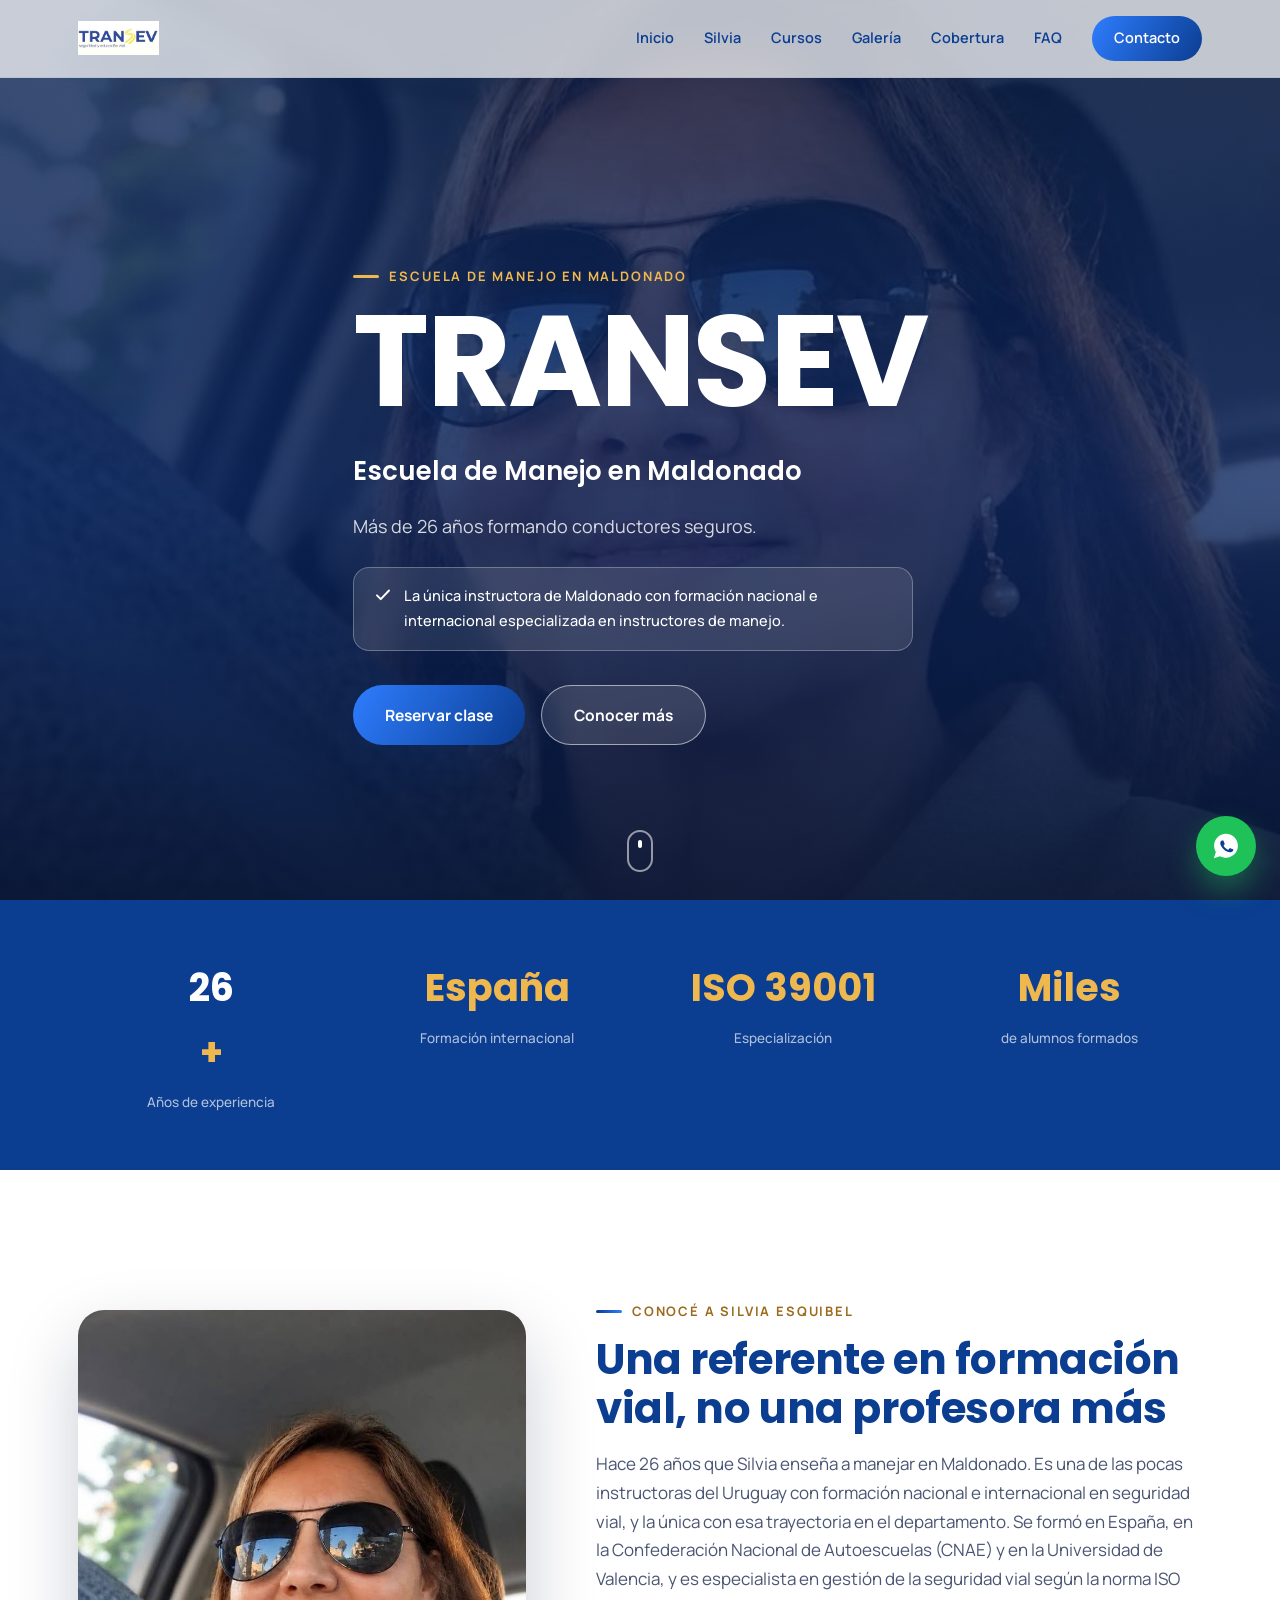
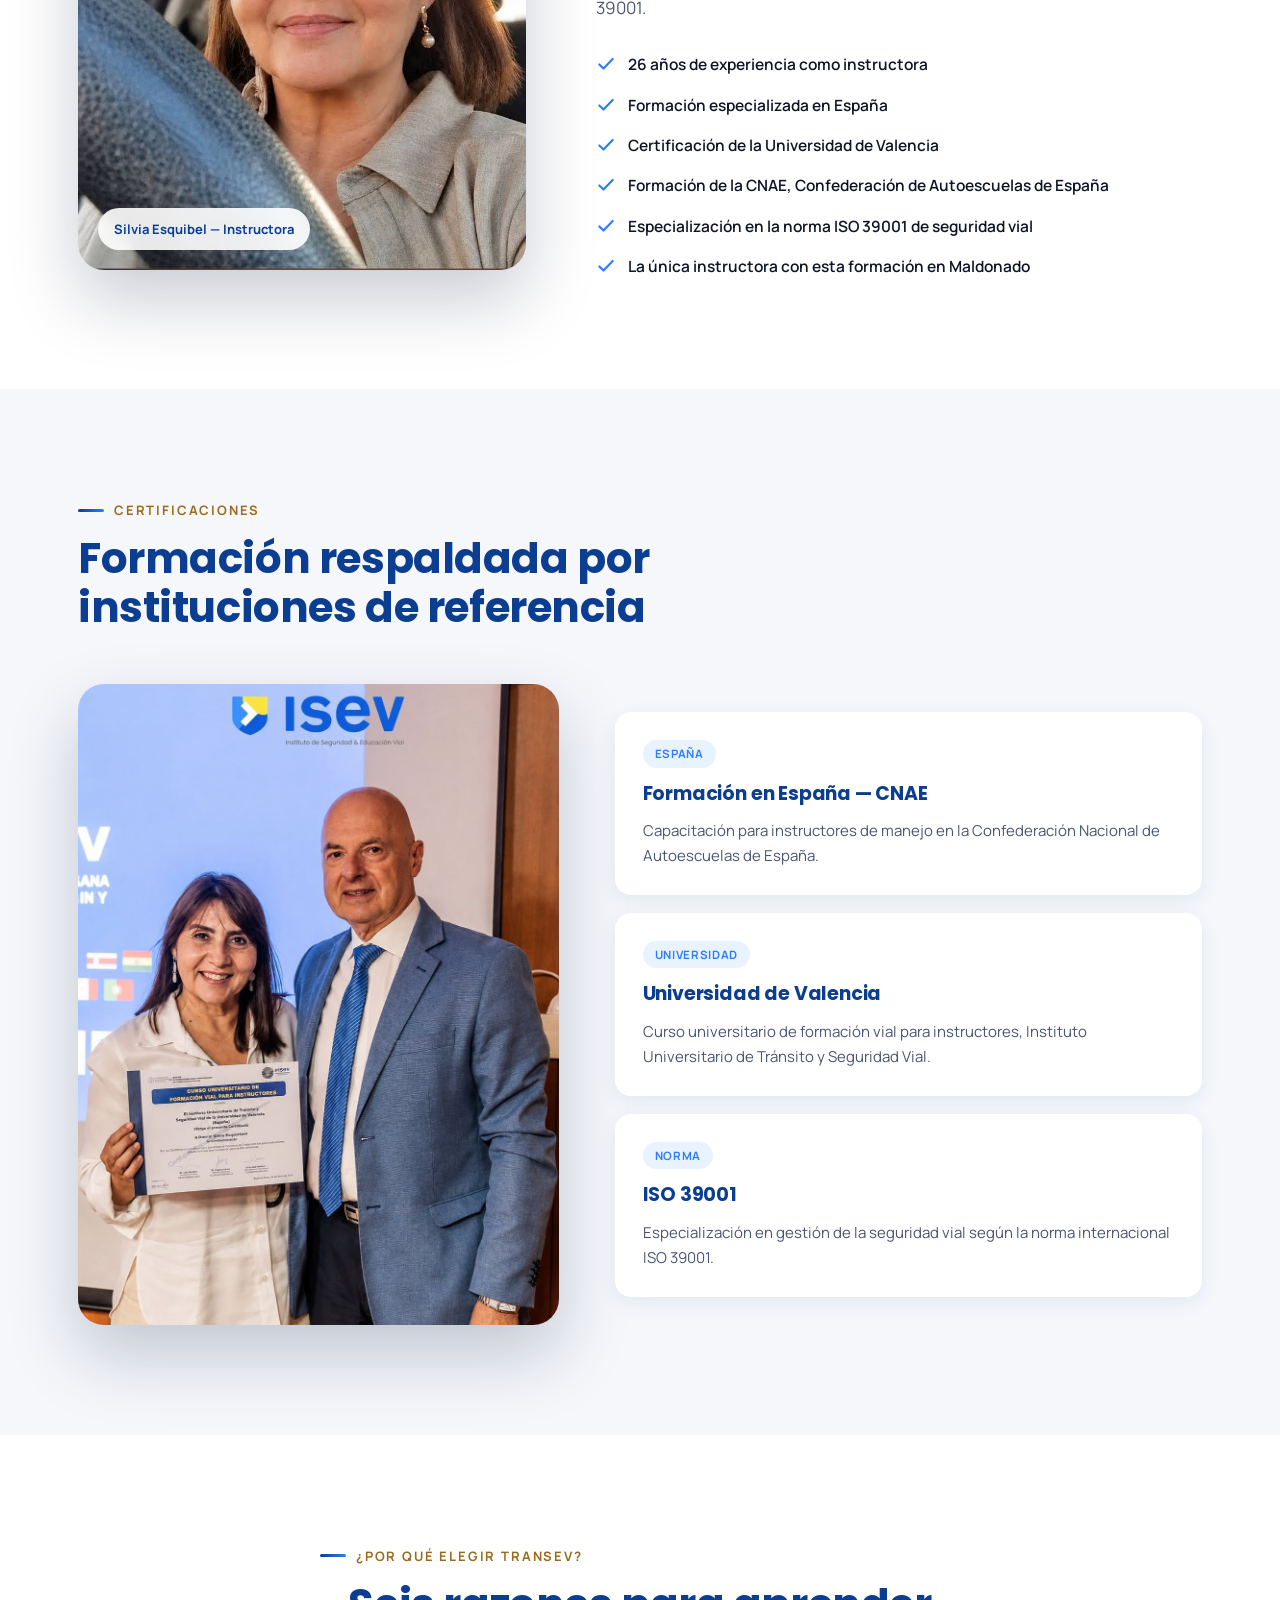
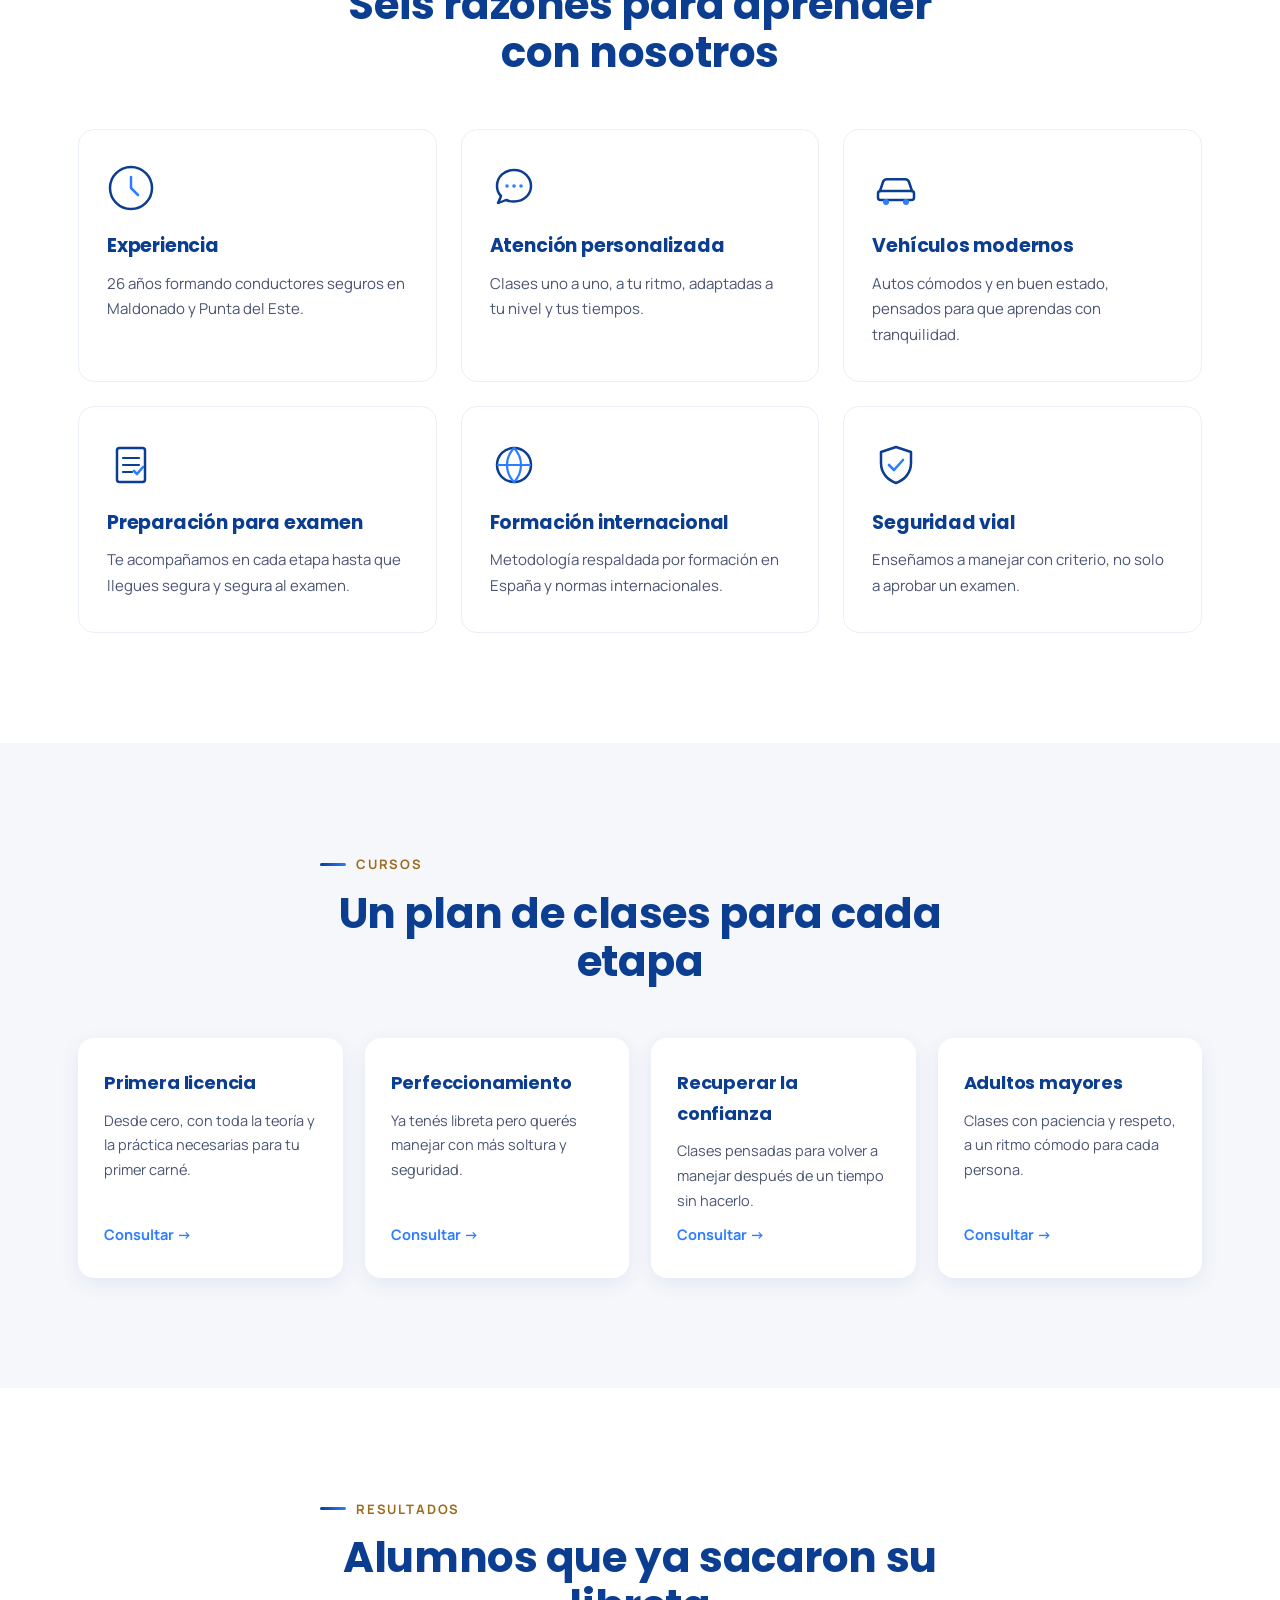
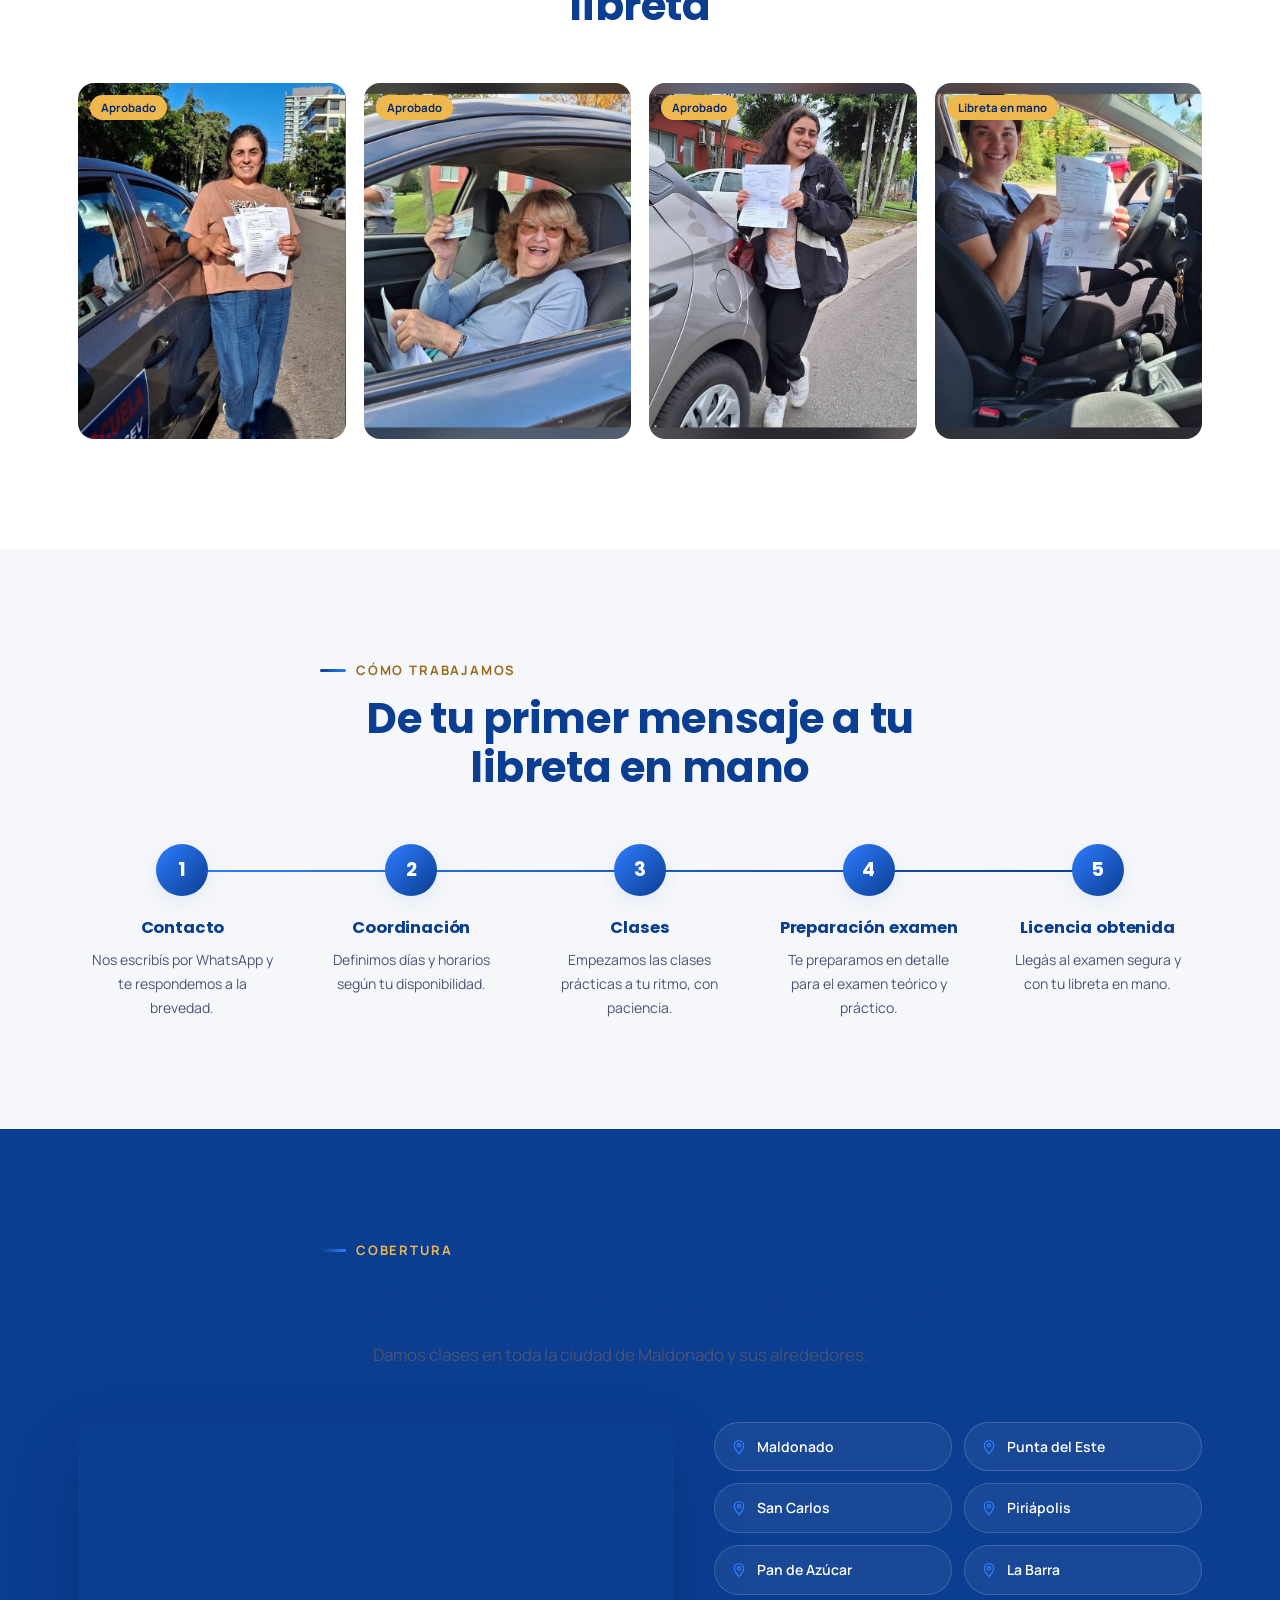
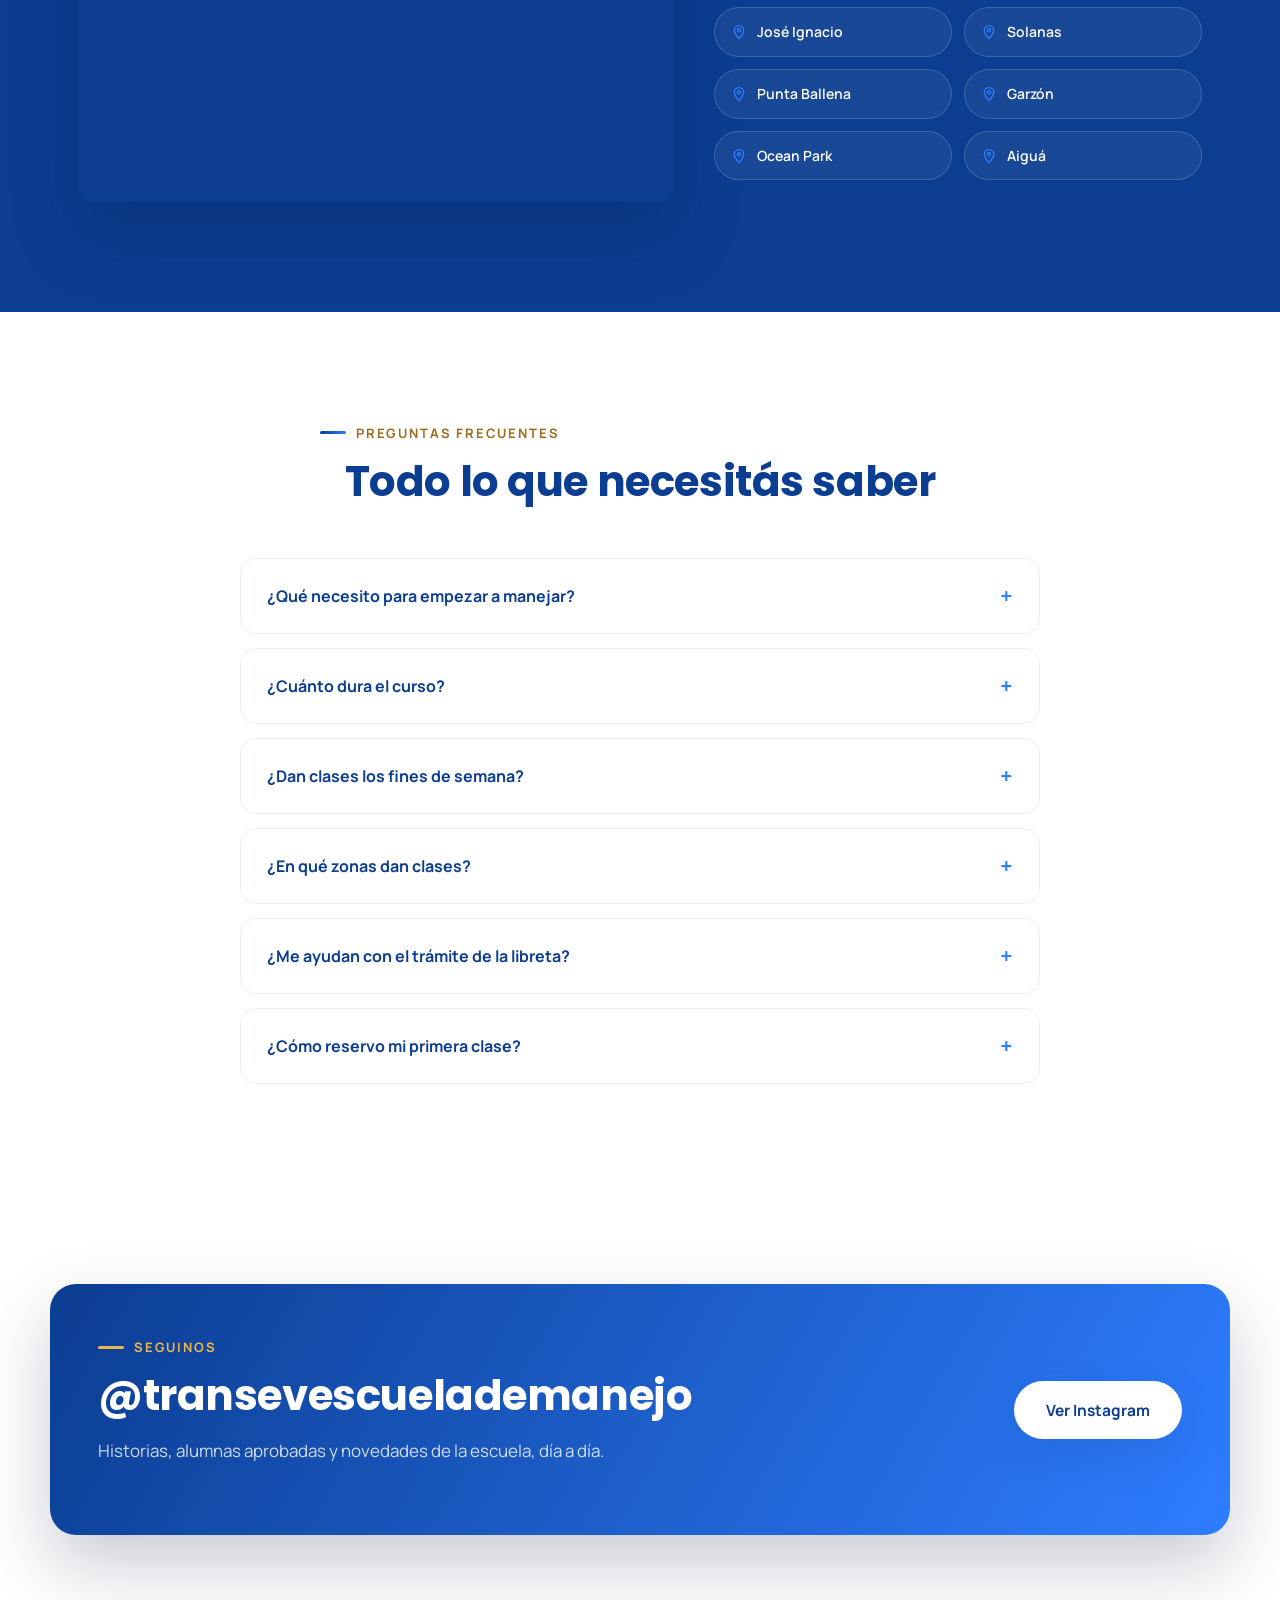
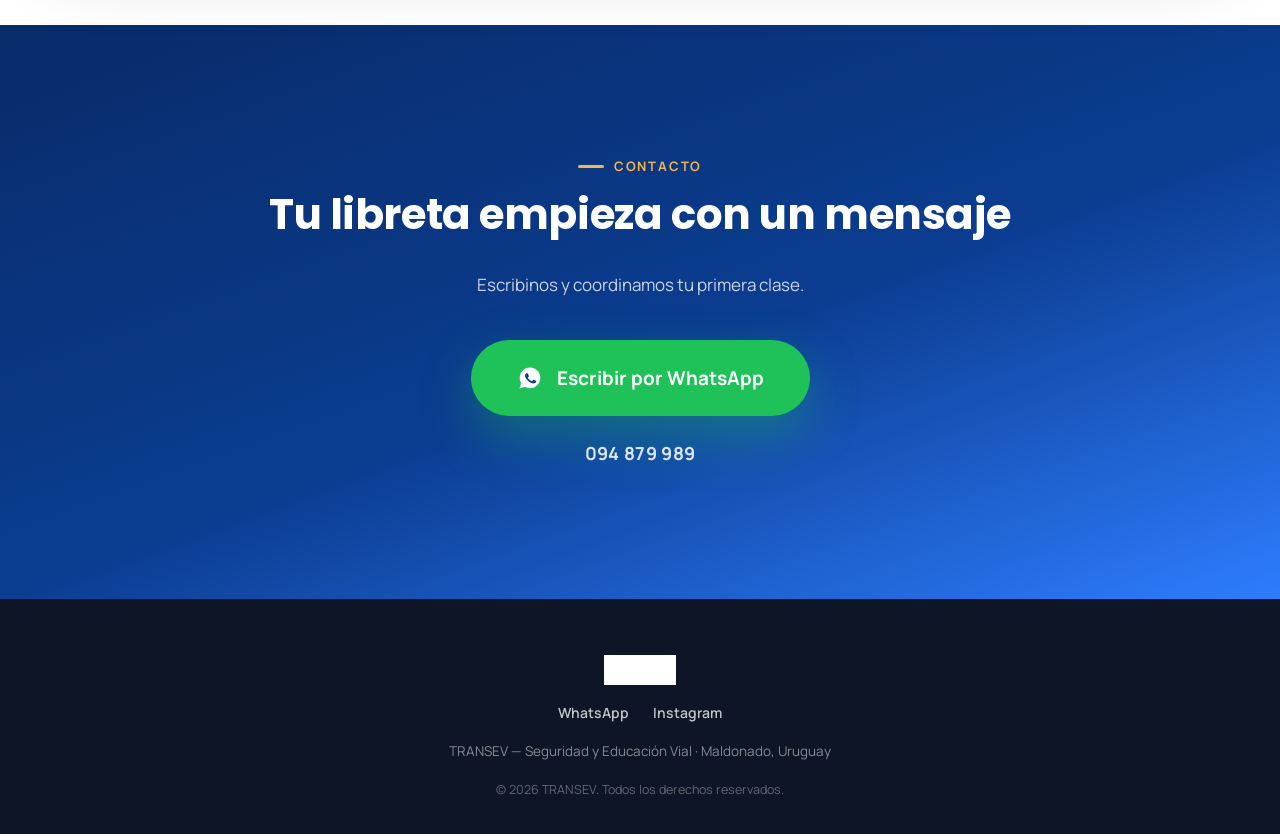
==== index.html @ 49aff101 "Add files via upload" ====
<!doctype html>
<html lang="es">
<head>
<!-- ===== Meta / SEO ===== -->
<meta charset="UTF-8">
<meta name="viewport" content="width=device-width, initial-scale=1.0">
<title>TRANSEV — Escuela de Manejo en Maldonado | Silvia Esquibel</title>
<meta name="description" content="TRANSEV, escuela de manejo en Maldonado dirigida por Silvia Esquibel, instructora con más de 26 años de experiencia y formación nacional e internacional en seguridad vial.">
<meta name="keywords" content="escuela de manejo Maldonado, clases de manejo Punta del Este, instructora de manejo, sacar libreta Maldonado, TRANSEV">
<meta name="author" content="TRANSEV">
<meta name="robots" content="index, follow">
<!-- Open Graph -->
<meta property="og:title" content="TRANSEV — Escuela de Manejo en Maldonado">
<meta property="og:description" content="Más de 26 años formando conductores seguros. Instructora con formación nacional e internacional en seguridad vial.">
<meta property="og:type" content="website">
<meta property="og:image" content="assets/images/silvia_casual.jpg">
<link rel="icon" type="image/jpeg" href="assets/images/icono.jpg">

<!-- Google Fonts: Poppins (titulares) + Manrope (texto) -->
<link rel="preconnect" href="https://fonts.googleapis.com">
<link rel="preconnect" href="https://fonts.gstatic.com" crossorigin>
<link href="https://fonts.googleapis.com/css2?family=Poppins:wght@500;600;700;800&family=Manrope:wght@400;500;600;700&display=swap" rel="stylesheet">

<link rel="stylesheet" href="styles.css">
</head>
<body>

<!-- ===================== HEADER / NAV ===================== -->
<header class="header" id="header">
  <div class="container header-inner">
    <a href="#inicio" class="brand">
      <img src="assets/images/logo.jpg" alt="TRANSEV" class="brand-logo">
    </a>

    <nav class="nav" id="mainNav">
      <a href="#inicio" class="nav-link">Inicio</a>
      <a href="#silvia" class="nav-link">Silvia</a>
      <a href="#cursos" class="nav-link">Cursos</a>
      <a href="#galeria" class="nav-link">Galería</a>
      <a href="#cobertura" class="nav-link">Cobertura</a>
      <a href="#faq" class="nav-link">FAQ</a>
      <a href="#contacto" class="nav-link nav-cta">Contacto</a>
    </nav>

    <button class="nav-toggle" id="navToggle" aria-label="Abrir menú" aria-expanded="false">
      <span></span><span></span><span></span>
    </button>
  </div>
</header>

<main>

  <!-- ===================== HERO ===================== -->
  <section class="hero" id="inicio">
    <div class="hero-media">
      <img src="assets/images/silvia_casual.jpg" alt="Silvia Esquibel manejando" class="hero-img">
      <div class="hero-overlay"></div>
    </div>

    <div class="container hero-content">
      <p class="eyebrow reveal">Escuela de manejo en Maldonado</p>
      <h1 class="hero-title reveal delay-1">TRANSEV</h1>
      <p class="hero-subtitle reveal delay-2">Escuela de Manejo en Maldonado</p>
      <p class="hero-text reveal delay-2">Más de 26 años formando conductores seguros.</p>

      <div class="badge-premium reveal delay-3">
        <img src="assets/icons/check.svg" alt="" class="badge-icon">
        <span>La única instructora de Maldonado con formación nacional e internacional especializada en instructores de manejo.</span>
      </div>

      <div class="hero-actions reveal delay-3">
        <a href="https://wa.me/59894879989" target="_blank" rel="noopener" class="btn btn-primary">Reservar clase</a>
        <a href="#silvia" class="btn btn-ghost">Conocer más</a>
      </div>
    </div>

    <div class="hero-scroll">
      <span></span>
    </div>
  </section>

  <!-- ===================== STATS STRIP ===================== -->
  <section class="stats">
    <div class="container stats-grid">
      <div class="stat-card reveal">
        <span class="stat-number" data-count="26">0</span><span class="stat-plus">+</span>
        <p class="stat-label">Años de experiencia</p>
      </div>
      <div class="stat-card reveal delay-1">
        <span class="stat-number stat-text">España</span>
        <p class="stat-label">Formación internacional</p>
      </div>
      <div class="stat-card reveal delay-2">
        <span class="stat-number stat-text">ISO 39001</span>
        <p class="stat-label">Especialización</p>
      </div>
      <div class="stat-card reveal delay-3">
        <span class="stat-number stat-text">Miles</span>
        <p class="stat-label">de alumnos formados</p>
      </div>
    </div>
  </section>

  <!-- ===================== CONOCÉ A SILVIA ===================== -->
  <section class="about" id="silvia">
    <div class="container about-grid">
      <div class="about-media reveal">
        <img src="assets/images/silvia_casual.jpg" alt="Silvia Esquibel, instructora de manejo">
        <div class="about-media-tag">Silvia Esquibel — Instructora</div>
      </div>

      <div class="about-content reveal delay-1">
        <p class="eyebrow">Conocé a Silvia Esquibel</p>
        <h2 class="section-title">Una referente en formación vial, no una profesora más</h2>
        <p class="section-text">
          Hace 26 años que Silvia enseña a manejar en Maldonado. Es una de las pocas
          instructoras del Uruguay con formación nacional e internacional en seguridad vial,
          y la única con esa trayectoria en el departamento. Se formó en España, en la
          Confederación Nacional de Autoescuelas (CNAE) y en la Universidad de Valencia, y es
          especialista en gestión de la seguridad vial según la norma ISO 39001.
        </p>

        <ul class="check-list">
          <li><img src="assets/icons/check.svg" alt=""><span>26 años de experiencia como instructora</span></li>
          <li><img src="assets/icons/check.svg" alt=""><span>Formación especializada en España</span></li>
          <li><img src="assets/icons/check.svg" alt=""><span>Certificación de la Universidad de Valencia</span></li>
          <li><img src="assets/icons/check.svg" alt=""><span>Formación de la CNAE, Confederación de Autoescuelas de España</span></li>
          <li><img src="assets/icons/check.svg" alt=""><span>Especialización en la norma ISO 39001 de seguridad vial</span></li>
          <li><img src="assets/icons/check.svg" alt=""><span>La única instructora con esta formación en Maldonado</span></li>
        </ul>
      </div>
    </div>
  </section>

  <!-- ===================== CERTIFICACIONES ===================== -->
  <section class="certs" id="certificaciones">
    <div class="container">
      <div class="section-head reveal">
        <p class="eyebrow">Certificaciones</p>
        <h2 class="section-title">Formación respaldada por instituciones de referencia</h2>
      </div>

      <div class="certs-grid">
        <div class="certs-media reveal">
          <img src="assets/images/diploma.jpg" alt="Silvia Esquibel recibiendo su certificación universitaria">
        </div>

        <div class="certs-cards">
          <div class="cert-card reveal delay-1">
            <span class="cert-flag">España</span>
            <h3>Formación en España — CNAE</h3>
            <p>Capacitación para instructores de manejo en la Confederación Nacional de Autoescuelas de España.</p>
          </div>
          <div class="cert-card reveal delay-2">
            <span class="cert-flag">Universidad</span>
            <h3>Universidad de Valencia</h3>
            <p>Curso universitario de formación vial para instructores, Instituto Universitario de Tránsito y Seguridad Vial.</p>
          </div>
          <div class="cert-card reveal delay-3">
            <span class="cert-flag">Norma</span>
            <h3>ISO 39001</h3>
            <p>Especialización en gestión de la seguridad vial según la norma internacional ISO 39001.</p>
          </div>
        </div>
      </div>
    </div>
  </section>

  <!-- ===================== POR QUÉ ELEGIR TRANSEV ===================== -->
  <section class="why" id="porque">
    <div class="container">
      <div class="section-head reveal center">
        <p class="eyebrow">¿Por qué elegir TRANSEV?</p>
        <h2 class="section-title">Seis razones para aprender con nosotros</h2>
      </div>

      <div class="why-grid">
        <div class="why-card reveal delay-1">
          <img src="assets/icons/experiencia.svg" alt="" class="why-icon">
          <h3>Experiencia</h3>
          <p>26 años formando conductores seguros en Maldonado y Punta del Este.</p>
        </div>
        <div class="why-card reveal delay-2">
          <img src="assets/icons/atencion.svg" alt="" class="why-icon">
          <h3>Atención personalizada</h3>
          <p>Clases uno a uno, a tu ritmo, adaptadas a tu nivel y tus tiempos.</p>
        </div>
        <div class="why-card reveal delay-3">
          <img src="assets/icons/vehiculos.svg" alt="" class="why-icon">
          <h3>Vehículos modernos</h3>
          <p>Autos cómodos y en buen estado, pensados para que aprendas con tranquilidad.</p>
        </div>
        <div class="why-card reveal delay-1">
          <img src="assets/icons/examen.svg" alt="" class="why-icon">
          <h3>Preparación para examen</h3>
          <p>Te acompañamos en cada etapa hasta que llegues segura y segura al examen.</p>
        </div>
        <div class="why-card reveal delay-2">
          <img src="assets/icons/internacional.svg" alt="" class="why-icon">
          <h3>Formación internacional</h3>
          <p>Metodología respaldada por formación en España y normas internacionales.</p>
        </div>
        <div class="why-card reveal delay-3">
          <img src="assets/icons/seguridad.svg" alt="" class="why-icon">
          <h3>Seguridad vial</h3>
          <p>Enseñamos a manejar con criterio, no solo a aprobar un examen.</p>
        </div>
      </div>
    </div>
  </section>

  <!-- ===================== CURSOS ===================== -->
  <section class="cursos" id="cursos">
    <div class="container">
      <div class="section-head reveal center">
        <p class="eyebrow">Cursos</p>
        <h2 class="section-title">Un plan de clases para cada etapa</h2>
      </div>

      <div class="cursos-grid">
        <div class="curso-card reveal delay-1">
          <h3>Primera licencia</h3>
          <p>Desde cero, con toda la teoría y la práctica necesarias para tu primer carné.</p>
          <a href="https://wa.me/59894879989" target="_blank" rel="noopener" class="curso-link">Consultar →</a>
        </div>
        <div class="curso-card reveal delay-2">
          <h3>Perfeccionamiento</h3>
          <p>Ya tenés libreta pero querés manejar con más soltura y seguridad.</p>
          <a href="https://wa.me/59894879989" target="_blank" rel="noopener" class="curso-link">Consultar →</a>
        </div>
        <div class="curso-card reveal delay-3">
          <h3>Recuperar la confianza</h3>
          <p>Clases pensadas para volver a manejar después de un tiempo sin hacerlo.</p>
          <a href="https://wa.me/59894879989" target="_blank" rel="noopener" class="curso-link">Consultar →</a>
        </div>
        <div class="curso-card reveal delay-1">
          <h3>Adultos mayores</h3>
          <p>Clases con paciencia y respeto, a un ritmo cómodo para cada persona.</p>
          <a href="https://wa.me/59894879989" target="_blank" rel="noopener" class="curso-link">Consultar →</a>
        </div>
      </div>
    </div>
  </section>

  <!-- ===================== GALERÍA ===================== -->
  <section class="gallery" id="galeria">
    <div class="container">
      <div class="section-head reveal center">
        <p class="eyebrow">Resultados</p>
        <h2 class="section-title">Alumnos que ya sacaron su libreta</h2>
      </div>

      <div class="gallery-grid">
        <button class="gallery-item reveal delay-1" data-img="assets/images/salvado1.jpg">
          <img src="assets/images/salvado1.jpg" alt="Alumna aprobó su examen práctico de manejo">
          <span class="gallery-overlay">Ver</span>
          <span class="gallery-badge">Aprobado</span>
        </button>
        <button class="gallery-item reveal delay-2" data-img="assets/images/salvado3.jpg">
          <img src="assets/images/salvado3.jpg" alt="Alumna joven aprobó su examen práctico de manejo">
          <span class="gallery-overlay">Ver</span>
          <span class="gallery-badge">Aprobado</span>
        </button>
        <button class="gallery-item reveal delay-3" data-img="assets/images/salvado4.jpg">
          <img src="assets/images/salvado4.jpg" alt="Alumna aprobó su examen práctico mostrando el certificado">
          <span class="gallery-overlay">Ver</span>
          <span class="gallery-badge">Aprobado</span>
        </button>
        <button class="gallery-item reveal delay-1" data-img="assets/images/salvado5.jpg">
          <img src="assets/images/salvado5.jpg" alt="Alumna mostrando su libreta de conducir recién obtenida">
          <span class="gallery-overlay">Ver</span>
          <span class="gallery-badge">Libreta en mano</span>
        </button>
      </div>
    </div>
  </section>

  <!-- Lightbox -->
  <div class="lightbox" id="lightbox">
    <button class="lightbox-close" id="lightboxClose" aria-label="Cerrar">&times;</button>
    <button class="lightbox-prev" id="lightboxPrev" aria-label="Anterior">&#8249;</button>
    <img src="" alt="" id="lightboxImg">
    <button class="lightbox-next" id="lightboxNext" aria-label="Siguiente">&#8250;</button>
  </div>

  <!-- ===================== CÓMO TRABAJAMOS ===================== -->
  <section class="process" id="proceso">
    <div class="container">
      <div class="section-head reveal center">
        <p class="eyebrow">Cómo trabajamos</p>
        <h2 class="section-title">De tu primer mensaje a tu libreta en mano</h2>
      </div>

      <div class="timeline">
        <div class="timeline-item reveal delay-1">
          <div class="timeline-num">1</div>
          <h3>Contacto</h3>
          <p>Nos escribís por WhatsApp y te respondemos a la brevedad.</p>
        </div>
        <div class="timeline-item reveal delay-2">
          <div class="timeline-num">2</div>
          <h3>Coordinación</h3>
          <p>Definimos días y horarios según tu disponibilidad.</p>
        </div>
        <div class="timeline-item reveal delay-3">
          <div class="timeline-num">3</div>
          <h3>Clases</h3>
          <p>Empezamos las clases prácticas a tu ritmo, con paciencia.</p>
        </div>
        <div class="timeline-item reveal delay-1">
          <div class="timeline-num">4</div>
          <h3>Preparación examen</h3>
          <p>Te preparamos en detalle para el examen teórico y práctico.</p>
        </div>
        <div class="timeline-item reveal delay-2">
          <div class="timeline-num">5</div>
          <h3>Licencia obtenida</h3>
          <p>Llegás al examen segura y con tu libreta en mano.</p>
        </div>
      </div>
    </div>
  </section>

  <!-- ===================== COBERTURA ===================== -->
  <section class="coverage" id="cobertura">
    <div class="container">
      <div class="section-head reveal center light">
        <p class="eyebrow">Cobertura</p>
        <h2 class="section-title">Toda la zona de Maldonado</h2>
        <p class="section-text">Damos clases en toda la ciudad de Maldonado y sus alrededores.</p>
      </div>

      <div class="coverage-grid">
        <div class="coverage-map reveal">
          <iframe
            src="https://www.google.com/maps?q=Maldonado,Uruguay&output=embed"
            loading="lazy"
            referrerpolicy="no-referrer-when-downgrade"
            title="Mapa de Maldonado, Uruguay">
          </iframe>
        </div>

        <div class="coverage-list reveal delay-1">
          <div class="coverage-chip"><img src="assets/icons/pin.svg" alt="">Maldonado</div>
          <div class="coverage-chip"><img src="assets/icons/pin.svg" alt="">Punta del Este</div>
          <div class="coverage-chip"><img src="assets/icons/pin.svg" alt="">San Carlos</div>
          <div class="coverage-chip"><img src="assets/icons/pin.svg" alt="">Piriápolis</div>
          <div class="coverage-chip"><img src="assets/icons/pin.svg" alt="">Pan de Azúcar</div>
          <div class="coverage-chip"><img src="assets/icons/pin.svg" alt="">La Barra</div>
          <div class="coverage-chip"><img src="assets/icons/pin.svg" alt="">José Ignacio</div>
          <div class="coverage-chip"><img src="assets/icons/pin.svg" alt="">Solanas</div>
          <div class="coverage-chip"><img src="assets/icons/pin.svg" alt="">Punta Ballena</div>
          <div class="coverage-chip"><img src="assets/icons/pin.svg" alt="">Garzón</div>
          <div class="coverage-chip"><img src="assets/icons/pin.svg" alt="">Ocean Park</div>
          <div class="coverage-chip"><img src="assets/icons/pin.svg" alt="">Aiguá</div>
        </div>
      </div>
    </div>
  </section>

  <!-- ===================== FAQ ===================== -->
  <section class="faq" id="faq">
    <div class="container">
      <div class="section-head reveal center">
        <p class="eyebrow">Preguntas frecuentes</p>
        <h2 class="section-title">Todo lo que necesitás saber</h2>
      </div>

      <div class="accordion">
        <div class="accordion-item reveal">
          <button class="accordion-trigger">
            <span>¿Qué necesito para empezar a manejar?</span>
            <span class="accordion-icon">+</span>
          </button>
          <div class="accordion-panel">
            <p>Con tu cédula de identidad vigente ya podés empezar. Te asesoramos sobre la edad mínima y los requisitos según la categoría de libreta que necesites.</p>
          </div>
        </div>
        <div class="accordion-item reveal">
          <button class="accordion-trigger">
            <span>¿Cuánto dura el curso?</span>
            <span class="accordion-icon">+</span>
          </button>
          <div class="accordion-panel">
            <p>Depende de cada alumno. Trabajamos de forma personalizada hasta que te sientas segura y en condiciones de rendir el examen.</p>
          </div>
        </div>
        <div class="accordion-item reveal">
          <button class="accordion-trigger">
            <span>¿Dan clases los fines de semana?</span>
            <span class="accordion-icon">+</span>
          </button>
          <div class="accordion-panel">
            <p>Sí, coordinamos horarios flexibles, incluidos fines de semana, según disponibilidad.</p>
          </div>
        </div>
        <div class="accordion-item reveal">
          <button class="accordion-trigger">
            <span>¿En qué zonas dan clases?</span>
            <span class="accordion-icon">+</span>
          </button>
          <div class="accordion-panel">
            <p>En toda la ciudad de Maldonado y alrededores: Punta del Este, San Carlos, Piriápolis, La Barra y más. Mirá el mapa completo en la sección Cobertura.</p>
          </div>
        </div>
        <div class="accordion-item reveal">
          <button class="accordion-trigger">
            <span>¿Me ayudan con el trámite de la libreta?</span>
            <span class="accordion-icon">+</span>
          </button>
          <div class="accordion-panel">
            <p>Sí, te acompañamos en la preparación para el examen teórico y práctico de la Intendencia de Maldonado.</p>
          </div>
        </div>
        <div class="accordion-item reveal">
          <button class="accordion-trigger">
            <span>¿Cómo reservo mi primera clase?</span>
            <span class="accordion-icon">+</span>
          </button>
          <div class="accordion-panel">
            <p>Escribinos por WhatsApp al 094 879 989 y coordinamos día y horario.</p>
          </div>
        </div>
      </div>
    </div>
  </section>

  <!-- ===================== INSTAGRAM ===================== -->
  <section class="instagram">
    <div class="container instagram-card reveal">
      <div>
        <p class="eyebrow">Seguinos</p>
        <h2 class="section-title">@transevescuelademanejo</h2>
        <p class="section-text">Historias, alumnas aprobadas y novedades de la escuela, día a día.</p>
      </div>
      <a href="https://instagram.com/transevescuelademanejo" target="_blank" rel="noopener" class="btn btn-primary">Ver Instagram</a>
    </div>
  </section>

  <!-- ===================== CONTACTO ===================== -->
  <section class="contact" id="contacto">
    <div class="container contact-inner">
      <p class="eyebrow">Contacto</p>
      <h2 class="section-title light">Tu libreta empieza con un mensaje</h2>
      <p class="section-text light">Escribinos y coordinamos tu primera clase.</p>

      <a href="https://wa.me/59894879989" target="_blank" rel="noopener" class="btn-whatsapp-big">
        <img src="assets/icons/whatsapp.svg" alt="">
        Escribir por WhatsApp
      </a>

      <a href="tel:+59894879989" class="contact-phone">094 879 989</a>
    </div>
  </section>

</main>

<!-- ===================== FOOTER ===================== -->
<footer class="footer">
  <div class="container footer-inner">
    <img src="assets/images/logo.jpg" alt="TRANSEV" class="footer-logo">

    <div class="footer-social">
      <a href="https://wa.me/59894879989" target="_blank" rel="noopener" aria-label="WhatsApp">WhatsApp</a>
      <a href="https://instagram.com/transevescuelademanejo" target="_blank" rel="noopener" aria-label="Instagram">Instagram</a>
    </div>

    <p class="footer-info">TRANSEV — Seguridad y Educación Vial · Maldonado, Uruguay</p>
    <p class="footer-copy">© <span id="year"></span> TRANSEV. Todos los derechos reservados.</p>
  </div>
</footer>

<!-- ===================== FLOATING BUTTONS ===================== -->
<a href="https://wa.me/59894879989" target="_blank" rel="noopener" class="fab-whatsapp" aria-label="Escribir por WhatsApp">
  <img src="assets/icons/whatsapp.svg" alt="">
</a>
<button class="fab-up" id="fabUp" aria-label="Volver arriba">
  <img src="assets/icons/up.svg" alt="">
</button>

<script src="script.js"></script>
</body>
</html>
---- styles.css ----
/* =========================================================
   TRANSEV — Escuela de Manejo Maldonado
   Hoja de estilos principal
   Paleta: azul oscuro (#0B3D91), azul brillante (#2E7DFF),
   amarillo de marca (#EFB84E), blancos y grises suaves.
   ========================================================= */

/* ---------- Variables de diseño ---------- */
:root{
  --navy:#0B3D91;
  --blue:#2E7DFF;
  --navy-deep:#082B69;
  --gold:#EFB84E;
  --gold-deep:#9C6A1E;
  --white:#FFFFFF;
  --gray-50:#F5F7FB;
  --gray-100:#EAEEF6;
  --gray-300:#C7CEDD;
  --ink:#0E1526;
  --ink-soft:#4A5573;

  --radius-sm:10px;
  --radius-md:16px;
  --radius-lg:26px;

  --shadow-sm:0 6px 20px rgba(11,61,145,0.08);
  --shadow-md:0 16px 40px rgba(11,61,145,0.14);
  --shadow-lg:0 30px 70px rgba(8,25,60,0.22);

  --ease:cubic-bezier(.22,.75,.28,1);
  --dur:0.7s;
}

/* ---------- Reset básico ---------- */
*, *::before, *::after{ box-sizing:border-box; }
html{ scroll-behavior:smooth; }
body{
  margin:0;
  font-family:'Manrope', sans-serif;
  font-size:17px;
  line-height:1.7;
  color:var(--ink);
  background:var(--white);
  -webkit-font-smoothing:antialiased;
  overflow-x:hidden;
}
img{ max-width:100%; display:block; }
a{ color:inherit; text-decoration:none; }
button{ font-family:inherit; cursor:pointer; background:none; border:none; }
ul{ list-style:none; margin:0; padding:0; }
h1,h2,h3{
  font-family:'Poppins', sans-serif;
  font-weight:700;
  margin:0;
  color:var(--navy);
  letter-spacing:-0.01em;
}
.container{
  max-width:1180px;
  margin:0 auto;
  padding:0 28px;
}
.eyebrow{
  font-size:13px;
  font-weight:700;
  letter-spacing:0.14em;
  text-transform:uppercase;
  color:var(--gold-deep);
  margin:0 0 14px;
  display:flex;
  align-items:center;
  gap:10px;
}
.eyebrow::before{
  content:"";
  width:26px; height:3px;
  border-radius:2px;
  background:linear-gradient(90deg, var(--navy), var(--blue));
}
.section-head{ margin-bottom:52px; max-width:640px; }
.section-head.center{ margin-left:auto; margin-right:auto; text-align:center; }
.section-head.light .eyebrow{ color:var(--gold); }
.section-title{ font-size:clamp(28px,3.4vw,42px); line-height:1.15; margin-bottom:14px; }
.section-title.light{ color:var(--white); }
.section-text{ color:var(--ink-soft); font-size:17px; max-width:60ch; }
.section-text.light{ color:rgba(255,255,255,0.78); }

/* ---------- Botones ---------- */
.btn{
  display:inline-flex;
  align-items:center;
  justify-content:center;
  gap:10px;
  padding:16px 32px;
  border-radius:100px;
  font-weight:700;
  font-size:15.5px;
  transition:transform 0.35s var(--ease), box-shadow 0.35s var(--ease), background 0.35s var(--ease);
}
.btn-primary{
  background:linear-gradient(120deg, var(--blue), var(--navy));
  color:var(--white);
  box-shadow:var(--shadow-md);
}
.btn-primary:hover{ transform:translateY(-3px) scale(1.02); box-shadow:var(--shadow-lg); }
.btn-ghost{
  background:rgba(255,255,255,0.12);
  color:var(--white);
  border:1.5px solid rgba(255,255,255,0.55);
  backdrop-filter:blur(8px);
}
.btn-ghost:hover{ background:rgba(255,255,255,0.22); transform:translateY(-3px); }

/* =========================================================
   HEADER
   ========================================================= */
.header{
  position:fixed;
  top:0; left:0; right:0;
  z-index:200;
  padding:16px 0;
  background:rgba(255,255,255,0.72);
  backdrop-filter:blur(14px);
  -webkit-backdrop-filter:blur(14px);
  border-bottom:1px solid rgba(11,61,145,0.08);
  transition:padding 0.35s var(--ease), box-shadow 0.35s var(--ease);
}
.header.scrolled{ padding:10px 0; box-shadow:var(--shadow-sm); }
.header-inner{ display:flex; align-items:center; justify-content:space-between; }
.brand-logo{ height:34px; width:auto; }
.nav{ display:flex; align-items:center; gap:30px; }
.nav-link{
  font-size:14.5px;
  font-weight:600;
  color:var(--navy);
  position:relative;
  padding:4px 0;
}
.nav-link::after{
  content:"";
  position:absolute; left:0; bottom:-2px;
  width:0; height:2px;
  background:var(--blue);
  transition:width 0.3s var(--ease);
}
.nav-link:hover::after{ width:100%; }
.nav-cta{
  background:linear-gradient(120deg, var(--blue), var(--navy));
  color:var(--white);
  padding:10px 22px;
  border-radius:100px;
}
.nav-cta::after{ display:none; }
.nav-toggle{
  display:none;
  flex-direction:column;
  gap:5px;
  width:26px;
}
.nav-toggle span{
  height:2.5px; width:100%;
  background:var(--navy);
  border-radius:2px;
  transition:transform 0.3s var(--ease), opacity 0.3s var(--ease);
}
.nav-toggle.open span:nth-child(1){ transform:translateY(7.5px) rotate(45deg); }
.nav-toggle.open span:nth-child(2){ opacity:0; }
.nav-toggle.open span:nth-child(3){ transform:translateY(-7.5px) rotate(-45deg); }

/* =========================================================
   HERO
   ========================================================= */
.hero{
  position:relative;
  min-height:100vh;
  display:flex;
  align-items:center;
  overflow:hidden;
}
.hero-media{ position:absolute; inset:0; z-index:0; }
.hero-img{ width:100%; height:100%; object-fit:cover; }
.hero-overlay{
  position:absolute; inset:0;
  background:
    linear-gradient(180deg, rgba(8,20,50,0.55) 0%, rgba(8,30,80,0.72) 55%, rgba(8,20,50,0.92) 100%),
    linear-gradient(120deg, rgba(11,61,145,0.55), rgba(46,125,255,0.25));
}
.hero-content{ position:relative; z-index:1; padding-top:110px; max-width:760px; }
.hero-content .eyebrow{ color:var(--gold); }
.hero-content .eyebrow::before{ background:var(--gold); }
.hero-title{
  font-size:clamp(56px, 10vw, 128px);
  color:var(--white);
  line-height:0.95;
  letter-spacing:-0.02em;
  margin:6px 0 6px;
}
.hero-subtitle{
  font-family:'Poppins', sans-serif;
  font-weight:600;
  font-size:clamp(18px,2.4vw,26px);
  color:var(--white);
  margin-bottom:10px;
}
.hero-text{
  color:rgba(255,255,255,0.82);
  font-size:18px;
  max-width:48ch;
  margin-bottom:26px;
}
.badge-premium{
  display:flex;
  align-items:flex-start;
  gap:12px;
  background:rgba(255,255,255,0.1);
  border:1px solid rgba(255,255,255,0.28);
  backdrop-filter:blur(12px);
  -webkit-backdrop-filter:blur(12px);
  border-radius:var(--radius-md);
  padding:16px 20px;
  max-width:560px;
  color:var(--white);
  font-size:14.5px;
  font-weight:500;
  margin-bottom:34px;
}
.badge-icon{ width:18px; margin-top:2px; flex-shrink:0; filter:brightness(0) invert(1); }
.hero-actions{ display:flex; gap:16px; flex-wrap:wrap; }
.hero-scroll{
  position:absolute; bottom:28px; left:50%; transform:translateX(-50%);
  width:26px; height:42px; border:2px solid rgba(255,255,255,0.55); border-radius:20px;
  z-index:1;
}
.hero-scroll span{
  position:absolute; top:8px; left:50%; transform:translateX(-50%);
  width:4px; height:8px; border-radius:3px; background:var(--white);
  animation:scrollDot 1.8s infinite;
}
@keyframes scrollDot{
  0%{ opacity:1; top:8px; }
  70%{ opacity:0; top:22px; }
  100%{ opacity:0; top:8px; }
}

/* =========================================================
   STATS STRIP
   ========================================================= */
.stats{
  background:var(--navy);
  padding:56px 0;
}
.stats-grid{
  display:grid;
  grid-template-columns:repeat(4, 1fr);
  gap:20px;
}
.stat-card{ text-align:center; color:var(--white); }
.stat-number{
  display:block;
  font-family:'Poppins', sans-serif;
  font-weight:700;
  font-size:clamp(26px,3vw,38px);
  color:var(--white);
}
.stat-plus{ font-family:'Poppins',sans-serif; font-weight:700; font-size:clamp(26px,3vw,38px); color:var(--gold); }
.stat-text{ color:var(--gold); }
.stat-label{
  margin:6px 0 0;
  font-size:13.5px;
  color:rgba(255,255,255,0.68);
  font-weight:500;
}

/* =========================================================
   ABOUT — Conocé a Silvia
   ========================================================= */
.about{ padding:130px 0 110px; }
.about-grid{
  display:grid;
  grid-template-columns:0.85fr 1.15fr;
  gap:70px;
  align-items:center;
}
.about-media{
  position:relative;
  border-radius:var(--radius-lg);
  overflow:hidden;
  box-shadow:var(--shadow-lg);
}
.about-media img{ aspect-ratio:4/5; object-fit:cover; }
.about-media-tag{
  position:absolute; left:20px; bottom:20px;
  background:rgba(255,255,255,0.9);
  backdrop-filter:blur(6px);
  padding:10px 16px;
  border-radius:100px;
  font-size:13px;
  font-weight:700;
  color:var(--navy);
}
.check-list{ margin-top:28px; display:flex; flex-direction:column; gap:14px; }
.check-list li{ display:flex; align-items:flex-start; gap:12px; font-weight:600; font-size:15.5px; color:var(--ink); }
.check-list img{ width:20px; margin-top:3px; flex-shrink:0; }

/* =========================================================
   CERTIFICACIONES
   ========================================================= */
.certs{ padding:110px 0; background:var(--gray-50); }
.certs-grid{ display:grid; grid-template-columns:0.9fr 1.1fr; gap:56px; align-items:center; }
.certs-media{ border-radius:var(--radius-lg); overflow:hidden; box-shadow:var(--shadow-lg); }
.certs-media img{ aspect-ratio:3/4; object-fit:cover; }
.certs-cards{ display:flex; flex-direction:column; gap:18px; }
.cert-card{
  background:var(--white);
  border-radius:var(--radius-md);
  padding:26px 28px;
  box-shadow:var(--shadow-sm);
  transition:transform 0.4s var(--ease), box-shadow 0.4s var(--ease);
}
.cert-card:hover{ transform:translateY(-6px); box-shadow:var(--shadow-md); }
.cert-flag{
  display:inline-block;
  font-size:11.5px;
  font-weight:700;
  letter-spacing:0.06em;
  text-transform:uppercase;
  color:var(--blue);
  background:rgba(46,125,255,0.1);
  padding:4px 12px;
  border-radius:100px;
  margin-bottom:10px;
}
.cert-card h3{ font-size:19px; margin-bottom:8px; }
.cert-card p{ color:var(--ink-soft); font-size:15px; margin:0; }

/* =========================================================
   POR QUÉ ELEGIR TRANSEV
   ========================================================= */
.why{ padding:110px 0; }
.why-grid{
  display:grid;
  grid-template-columns:repeat(3, 1fr);
  gap:24px;
}
.why-card{
  background:var(--white);
  border:1px solid var(--gray-100);
  border-radius:var(--radius-md);
  padding:34px 28px;
  transition:transform 0.4s var(--ease), box-shadow 0.4s var(--ease), border-color 0.4s var(--ease);
}
.why-card:hover{
  transform:translateY(-8px);
  box-shadow:var(--shadow-md);
  border-color:transparent;
}
.why-icon{ width:48px; height:48px; margin-bottom:18px; }
.why-card h3{ font-size:19px; margin-bottom:8px; }
.why-card p{ color:var(--ink-soft); font-size:15px; margin:0; }

/* =========================================================
   CURSOS
   ========================================================= */
.cursos{ padding:110px 0; background:var(--gray-50); }
.cursos-grid{
  display:grid;
  grid-template-columns:repeat(4, 1fr);
  gap:22px;
}
.curso-card{
  background:var(--white);
  border-radius:var(--radius-md);
  padding:30px 26px;
  box-shadow:var(--shadow-sm);
  transition:transform 0.4s var(--ease), box-shadow 0.4s var(--ease);
  display:flex;
  flex-direction:column;
  gap:10px;
}
.curso-card:hover{ transform:translateY(-8px); box-shadow:var(--shadow-md); }
.curso-card h3{ font-size:18px; }
.curso-card p{ color:var(--ink-soft); font-size:14.5px; margin:0; flex:1; }
.curso-link{ font-weight:700; color:var(--blue); font-size:14.5px; }

/* =========================================================
   GALERÍA
   ========================================================= */
.gallery{ padding:110px 0; }
.gallery-grid{
  display:grid;
  grid-template-columns:repeat(4, 1fr);
  gap:18px;
}
.gallery-item{
  position:relative;
  border-radius:var(--radius-md);
  overflow:hidden;
  aspect-ratio:3/4;
  padding:0;
}
.gallery-item img{
  width:100%; height:100%; object-fit:cover;
  transition:transform 0.6s var(--ease);
}
.gallery-item:hover img{ transform:scale(1.08); }
.gallery-overlay{
  position:absolute; inset:0;
  display:flex; align-items:center; justify-content:center;
  background:rgba(11,61,145,0.45);
  color:var(--white);
  font-weight:700;
  font-size:15px;
  opacity:0;
  transition:opacity 0.4s var(--ease);
}
.gallery-item:hover .gallery-overlay{ opacity:1; }
.gallery-badge{
  position:absolute; top:12px; left:12px;
  background:var(--gold);
  color:var(--navy-deep);
  font-size:11.5px;
  font-weight:700;
  padding:5px 11px;
  border-radius:100px;
}

/* Lightbox */
.lightbox{
  position:fixed; inset:0; z-index:500;
  background:rgba(6,14,35,0.94);
  display:none;
  align-items:center; justify-content:center;
}
.lightbox.open{ display:flex; }
.lightbox img{ max-width:88vw; max-height:82vh; border-radius:12px; box-shadow:var(--shadow-lg); }
.lightbox-close, .lightbox-prev, .lightbox-next{
  position:absolute;
  color:var(--white);
  font-size:34px;
  background:rgba(255,255,255,0.08);
  width:52px; height:52px;
  border-radius:50%;
  display:flex; align-items:center; justify-content:center;
  transition:background 0.3s var(--ease);
}
.lightbox-close:hover, .lightbox-prev:hover, .lightbox-next:hover{ background:rgba(255,255,255,0.2); }
.lightbox-close{ top:26px; right:26px; font-size:26px; }
.lightbox-prev{ left:26px; top:50%; transform:translateY(-50%); }
.lightbox-next{ right:26px; top:50%; transform:translateY(-50%); }

/* =========================================================
   CÓMO TRABAJAMOS — Timeline
   ========================================================= */
.process{ padding:110px 0; background:var(--gray-50); }
.timeline{
  display:grid;
  grid-template-columns:repeat(5, 1fr);
  gap:20px;
  position:relative;
}
.timeline::before{
  content:"";
  position:absolute;
  top:26px; left:9%; right:9%;
  height:2px;
  background:linear-gradient(90deg, var(--blue), var(--navy));
  z-index:0;
}
.timeline-item{ position:relative; z-index:1; text-align:center; padding:0 8px; }
.timeline-num{
  width:52px; height:52px;
  margin:0 auto 18px;
  border-radius:50%;
  background:linear-gradient(135deg, var(--blue), var(--navy));
  color:var(--white);
  display:flex; align-items:center; justify-content:center;
  font-family:'Poppins', sans-serif;
  font-weight:700;
  font-size:19px;
  box-shadow:var(--shadow-sm);
}
.timeline-item h3{ font-size:16.5px; margin-bottom:6px; }
.timeline-item p{ color:var(--ink-soft); font-size:14px; margin:0; }

/* =========================================================
   COBERTURA
   ========================================================= */
.coverage{ padding:110px 0; background:var(--navy); }
.coverage-grid{ display:grid; grid-template-columns:1.1fr 0.9fr; gap:40px; align-items:start; }
.coverage-map{ border-radius:var(--radius-md); overflow:hidden; box-shadow:var(--shadow-lg); }
.coverage-map iframe{ width:100%; height:380px; border:0; display:block; }
.coverage-list{ display:grid; grid-template-columns:1fr 1fr; gap:12px; }
.coverage-chip{
  display:flex; align-items:center; gap:10px;
  background:rgba(255,255,255,0.06);
  border:1px solid rgba(255,255,255,0.16);
  border-radius:100px;
  padding:12px 16px;
  color:var(--white);
  font-size:14px;
  font-weight:600;
  transition:background 0.35s var(--ease), transform 0.35s var(--ease);
}
.coverage-chip:hover{ background:rgba(255,255,255,0.14); transform:translateY(-2px); }
.coverage-chip img{ width:16px; }

/* =========================================================
   FAQ — Accordion
   ========================================================= */
.faq{ padding:110px 0; }
.accordion{ max-width:800px; margin:0 auto; display:flex; flex-direction:column; gap:14px; }
.accordion-item{
  border:1px solid var(--gray-100);
  border-radius:var(--radius-md);
  overflow:hidden;
  background:var(--white);
}
.accordion-trigger{
  width:100%;
  display:flex; align-items:center; justify-content:space-between;
  padding:22px 26px;
  font-weight:700;
  font-size:16px;
  color:var(--navy);
  text-align:left;
}
.accordion-icon{
  font-size:22px;
  color:var(--blue);
  transition:transform 0.35s var(--ease);
  flex-shrink:0;
  margin-left:16px;
}
.accordion-item.open .accordion-icon{ transform:rotate(45deg); }
.accordion-panel{
  max-height:0;
  overflow:hidden;
  transition:max-height 0.45s var(--ease), padding 0.45s var(--ease);
  padding:0 26px;
}
.accordion-item.open .accordion-panel{ padding:0 26px 24px; }
.accordion-panel p{ color:var(--ink-soft); font-size:15px; margin:0; }

/* =========================================================
   INSTAGRAM
   ========================================================= */
.instagram{ padding:90px 0; }
.instagram-card{
  background:linear-gradient(120deg, var(--navy), var(--blue));
  border-radius:var(--radius-lg);
  padding:52px 48px;
  display:flex;
  align-items:center;
  justify-content:space-between;
  gap:32px;
  flex-wrap:wrap;
  box-shadow:var(--shadow-lg);
}
.instagram-card .eyebrow{ color:var(--gold); }
.instagram-card .eyebrow::before{ background:var(--gold); }
.instagram-card .section-title{ color:var(--white); margin-bottom:8px; }
.instagram-card .section-text{ color:rgba(255,255,255,0.8); }
.instagram-card .btn-primary{ background:var(--white); color:var(--navy); }

/* =========================================================
   CONTACTO
   ========================================================= */
.contact{
  padding:130px 0;
  background:linear-gradient(160deg, var(--navy-deep), var(--navy) 55%, var(--blue));
  text-align:center;
}
.contact-inner{ display:flex; flex-direction:column; align-items:center; }
.contact .eyebrow{ color:var(--gold); justify-content:center; }
.contact .eyebrow::before{ background:var(--gold); }
.contact .section-text{ margin-bottom:40px; }
.btn-whatsapp-big{
  display:inline-flex;
  align-items:center;
  gap:14px;
  background:#1FC259;
  color:var(--white);
  font-weight:700;
  font-size:19px;
  padding:22px 46px;
  border-radius:100px;
  box-shadow:0 20px 50px rgba(31,194,89,0.35);
  transition:transform 0.35s var(--ease), box-shadow 0.35s var(--ease);
}
.btn-whatsapp-big img{ width:26px; }
.btn-whatsapp-big:hover{ transform:translateY(-4px) scale(1.03); box-shadow:0 26px 60px rgba(31,194,89,0.45); }
.contact-phone{
  display:block;
  margin-top:22px;
  color:rgba(255,255,255,0.85);
  font-weight:700;
  font-size:18px;
  letter-spacing:0.02em;
}

/* =========================================================
   FOOTER
   ========================================================= */
.footer{ background:var(--ink); padding:56px 0 34px; }
.footer-inner{ display:flex; flex-direction:column; align-items:center; text-align:center; gap:16px; }
.footer-logo{ height:30px; filter:brightness(0) invert(1); }
.footer-social{ display:flex; gap:24px; }
.footer-social a{ color:rgba(255,255,255,0.75); font-weight:600; font-size:14px; }
.footer-social a:hover{ color:var(--white); }
.footer-info{ color:rgba(255,255,255,0.5); font-size:13.5px; margin:0; }
.footer-copy{ color:rgba(255,255,255,0.35); font-size:12.5px; margin:0; }

/* =========================================================
   FLOATING BUTTONS
   ========================================================= */
.fab-whatsapp{
  position:fixed;
  right:24px; bottom:24px;
  width:60px; height:60px;
  background:#1FC259;
  border-radius:50%;
  display:flex; align-items:center; justify-content:center;
  box-shadow:0 14px 30px rgba(31,194,89,0.4);
  z-index:150;
  transition:transform 0.35s var(--ease);
}
.fab-whatsapp:hover{ transform:scale(1.08); }
.fab-whatsapp img{ width:30px; }
.fab-up{
  position:fixed;
  right:24px; bottom:96px;
  width:46px; height:46px;
  background:var(--white);
  border:1px solid var(--gray-100);
  border-radius:50%;
  display:flex; align-items:center; justify-content:center;
  box-shadow:var(--shadow-sm);
  z-index:150;
  opacity:0;
  pointer-events:none;
  transform:translateY(10px);
  transition:opacity 0.35s var(--ease), transform 0.35s var(--ease);
}
.fab-up.visible{ opacity:1; pointer-events:auto; transform:translateY(0); }
.fab-up img{ width:18px; }

/* =========================================================
   REVEAL ANIMATIONS (fade in + slide up)
   ========================================================= */
.reveal{
  opacity:0;
  transform:translateY(28px);
  transition:opacity var(--dur) var(--ease), transform var(--dur) var(--ease);
}
.reveal.in{ opacity:1; transform:translateY(0); }
.delay-1.in{ transition-delay:0.1s; }
.delay-2.in{ transition-delay:0.2s; }
.delay-3.in{ transition-delay:0.3s; }

@media (prefers-reduced-motion: reduce){
  .reveal{ opacity:1; transform:none; transition:none; }
  html{ scroll-behavior:auto; }
  .hero-scroll span{ animation:none; }
}

/* =========================================================
   RESPONSIVE — Tablet
   ========================================================= */
@media (max-width:1024px){
  .about-grid, .certs-grid, .coverage-grid{ grid-template-columns:1fr; }
  .why-grid{ grid-template-columns:repeat(2,1fr); }
  .cursos-grid{ grid-template-columns:repeat(2,1fr); }
  .gallery-grid{ grid-template-columns:repeat(2,1fr); }
  .timeline{ grid-template-columns:repeat(5,1fr); }
  .stats-grid{ grid-template-columns:repeat(2,1fr); row-gap:34px; }
}

/* =========================================================
   RESPONSIVE — Mobile
   ========================================================= */
@media (max-width:760px){
  .nav{
    position:fixed;
    top:64px; left:0; right:0;
    background:rgba(255,255,255,0.98);
    flex-direction:column;
    align-items:flex-start;
    gap:0;
    padding:10px 28px 24px;
    box-shadow:var(--shadow-md);
    transform:translateY(-12px);
    opacity:0;
    pointer-events:none;
    transition:opacity 0.3s var(--ease), transform 0.3s var(--ease);
  }
  .nav.open{ opacity:1; pointer-events:auto; transform:translateY(0); }
  .nav-link{ width:100%; padding:14px 0; border-bottom:1px solid var(--gray-100); }
  .nav-cta{ margin-top:12px; text-align:center; justify-content:center; }
  .nav-toggle{ display:flex; }

  .hero-content{ padding-top:90px; }
  .about, .certs, .why, .cursos, .gallery, .process, .coverage, .faq, .instagram{ padding:70px 0; }

  .why-grid, .cursos-grid, .gallery-grid, .coverage-list{ grid-template-columns:1fr 1fr; }
  .timeline{ grid-template-columns:1fr; gap:36px; }
  .timeline::before{ display:none; }
  .instagram-card{ flex-direction:column; text-align:center; }
  .stats-grid{ grid-template-columns:1fr 1fr; }
}

@media (max-width:480px){
  .why-grid, .cursos-grid, .gallery-grid, .coverage-list{ grid-template-columns:1fr; }
  .hero-title{ font-size:56px; }
  .instagram-card, .contact{ padding-left:20px; padding-right:20px; }
  .btn-whatsapp-big{ padding:18px 32px; font-size:16.5px; }
}
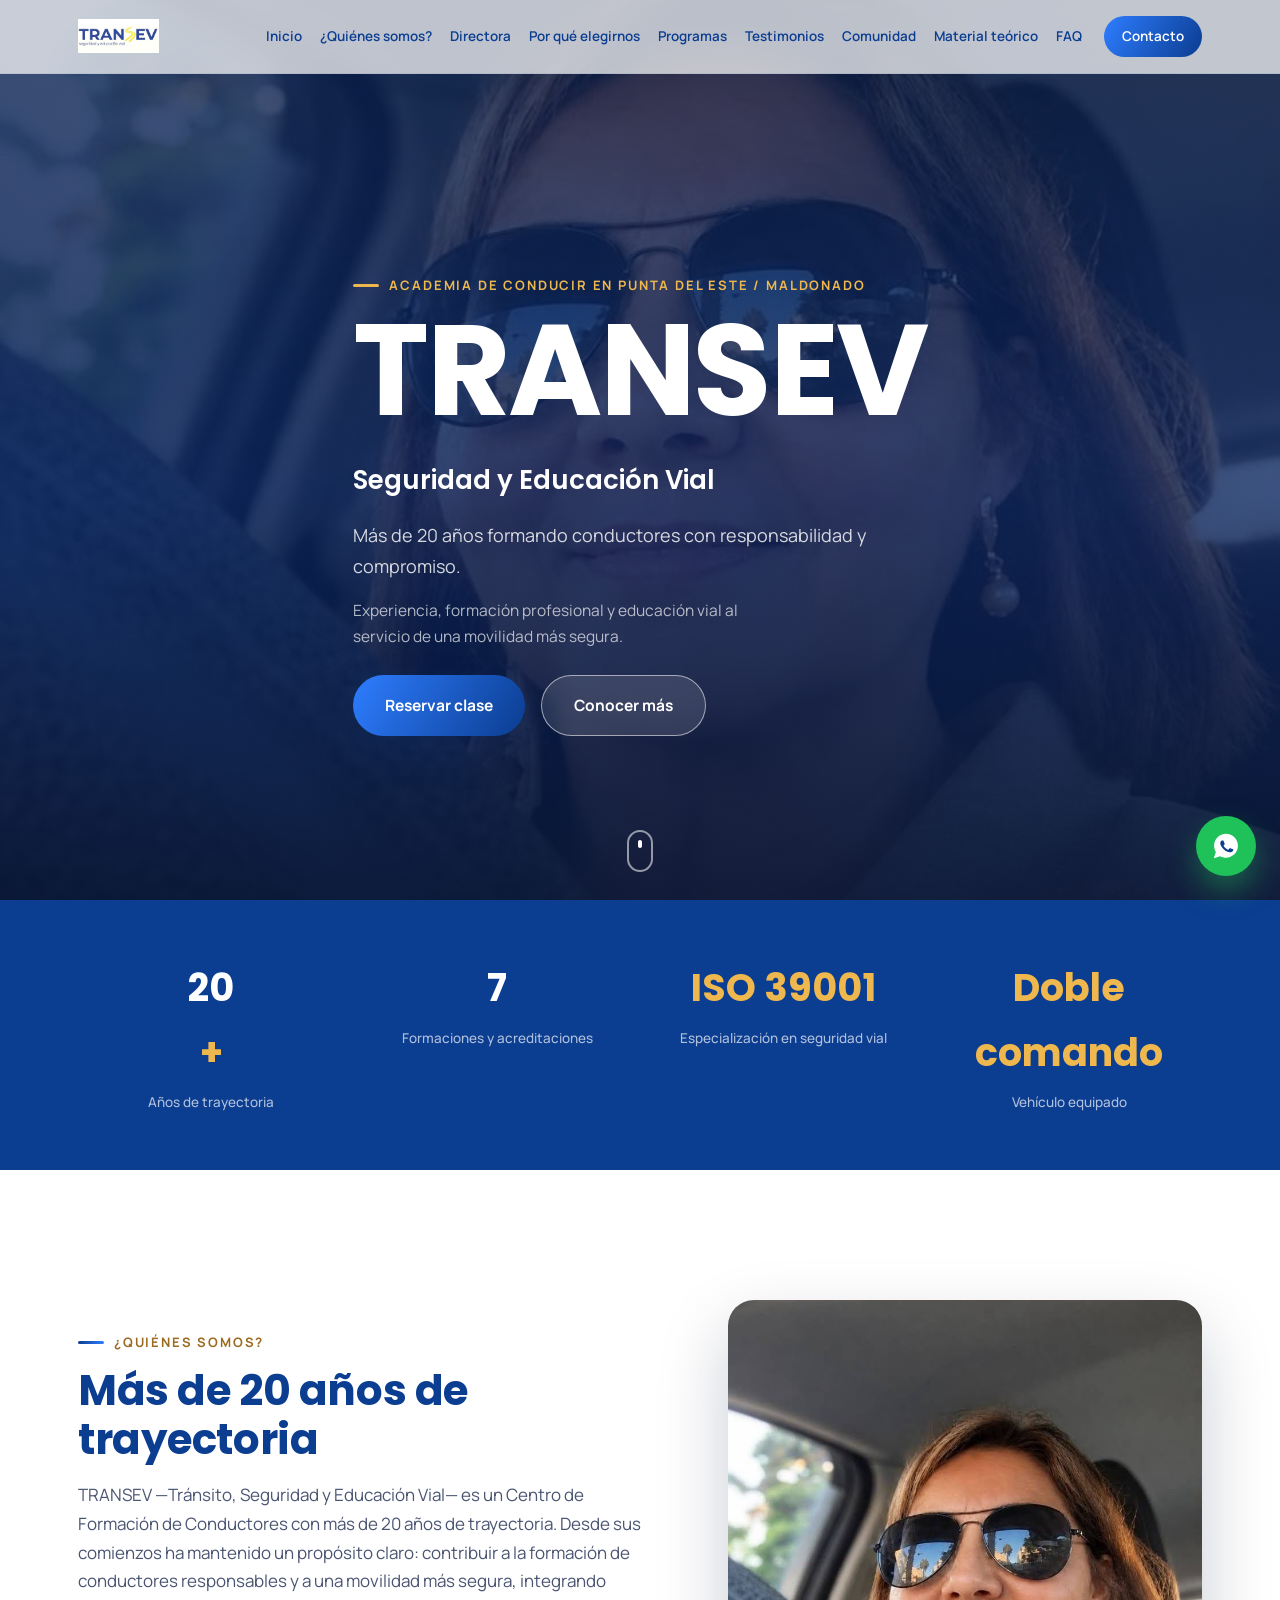
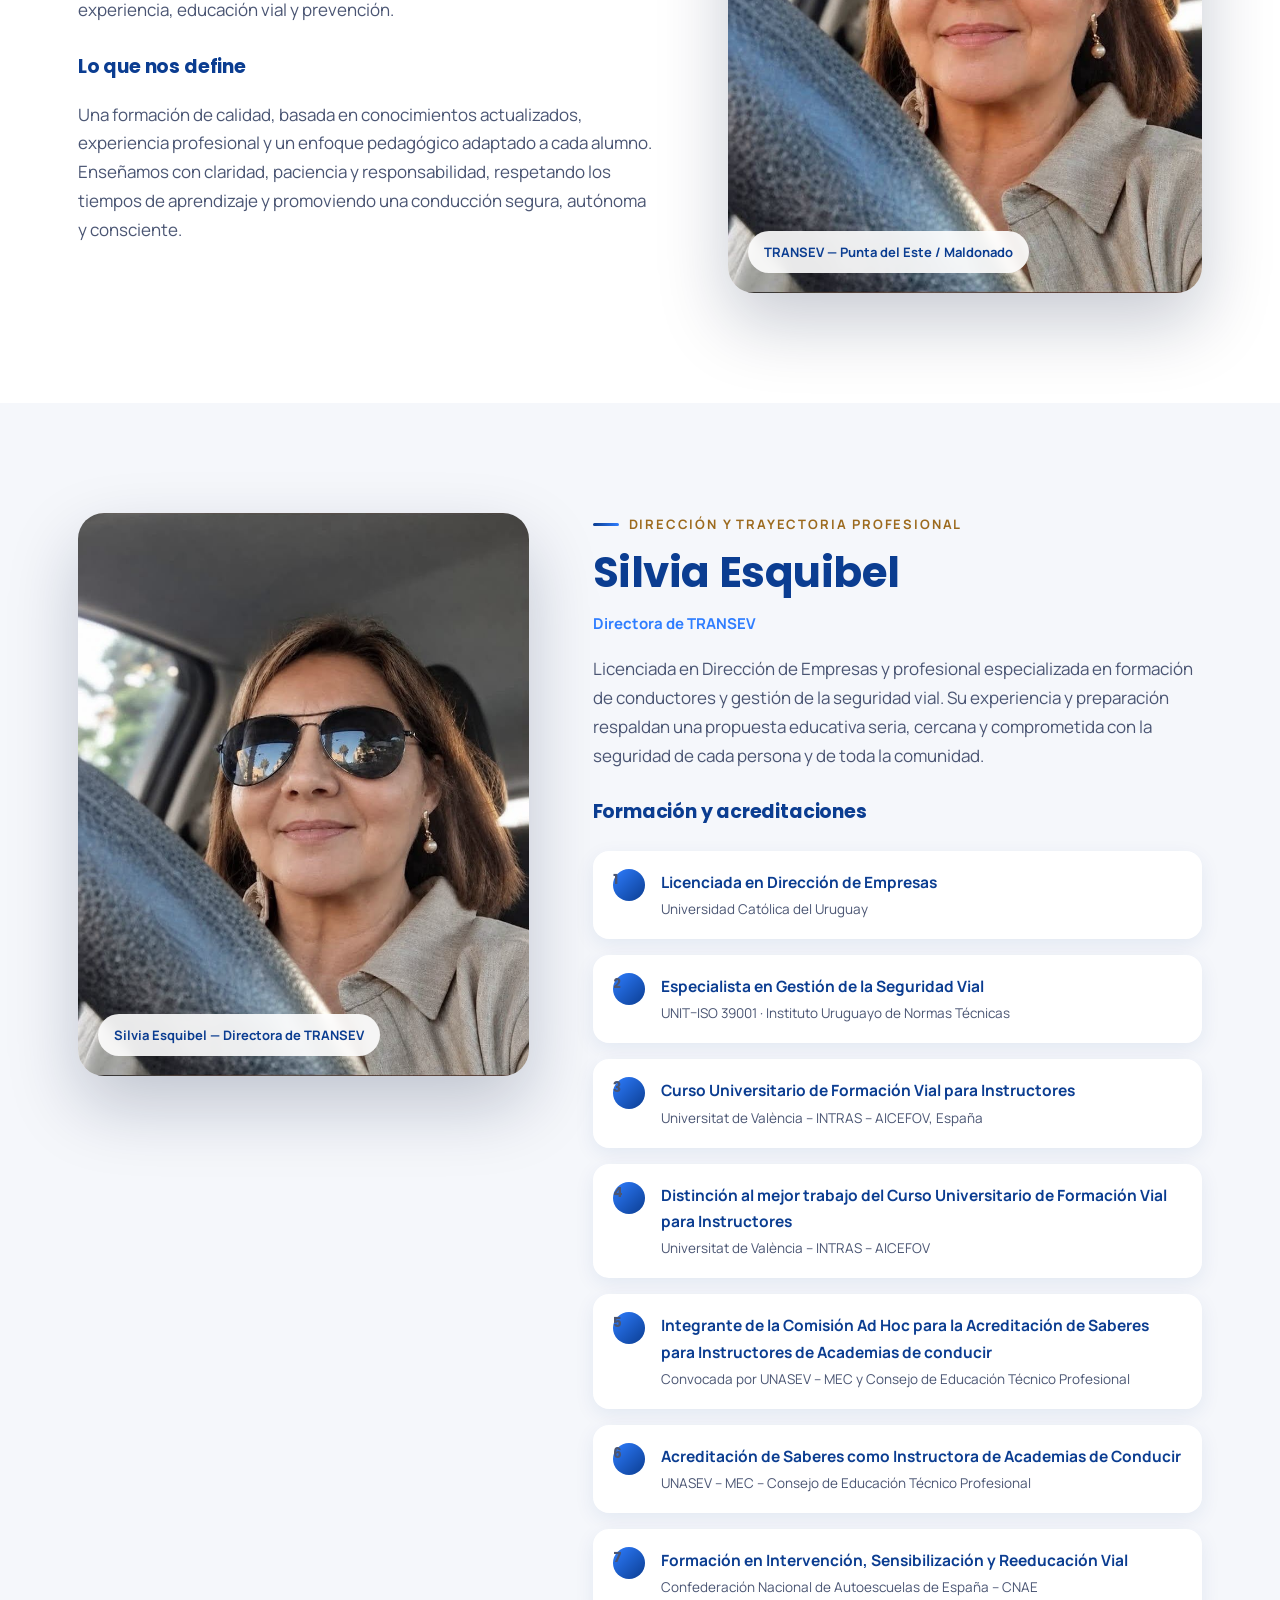
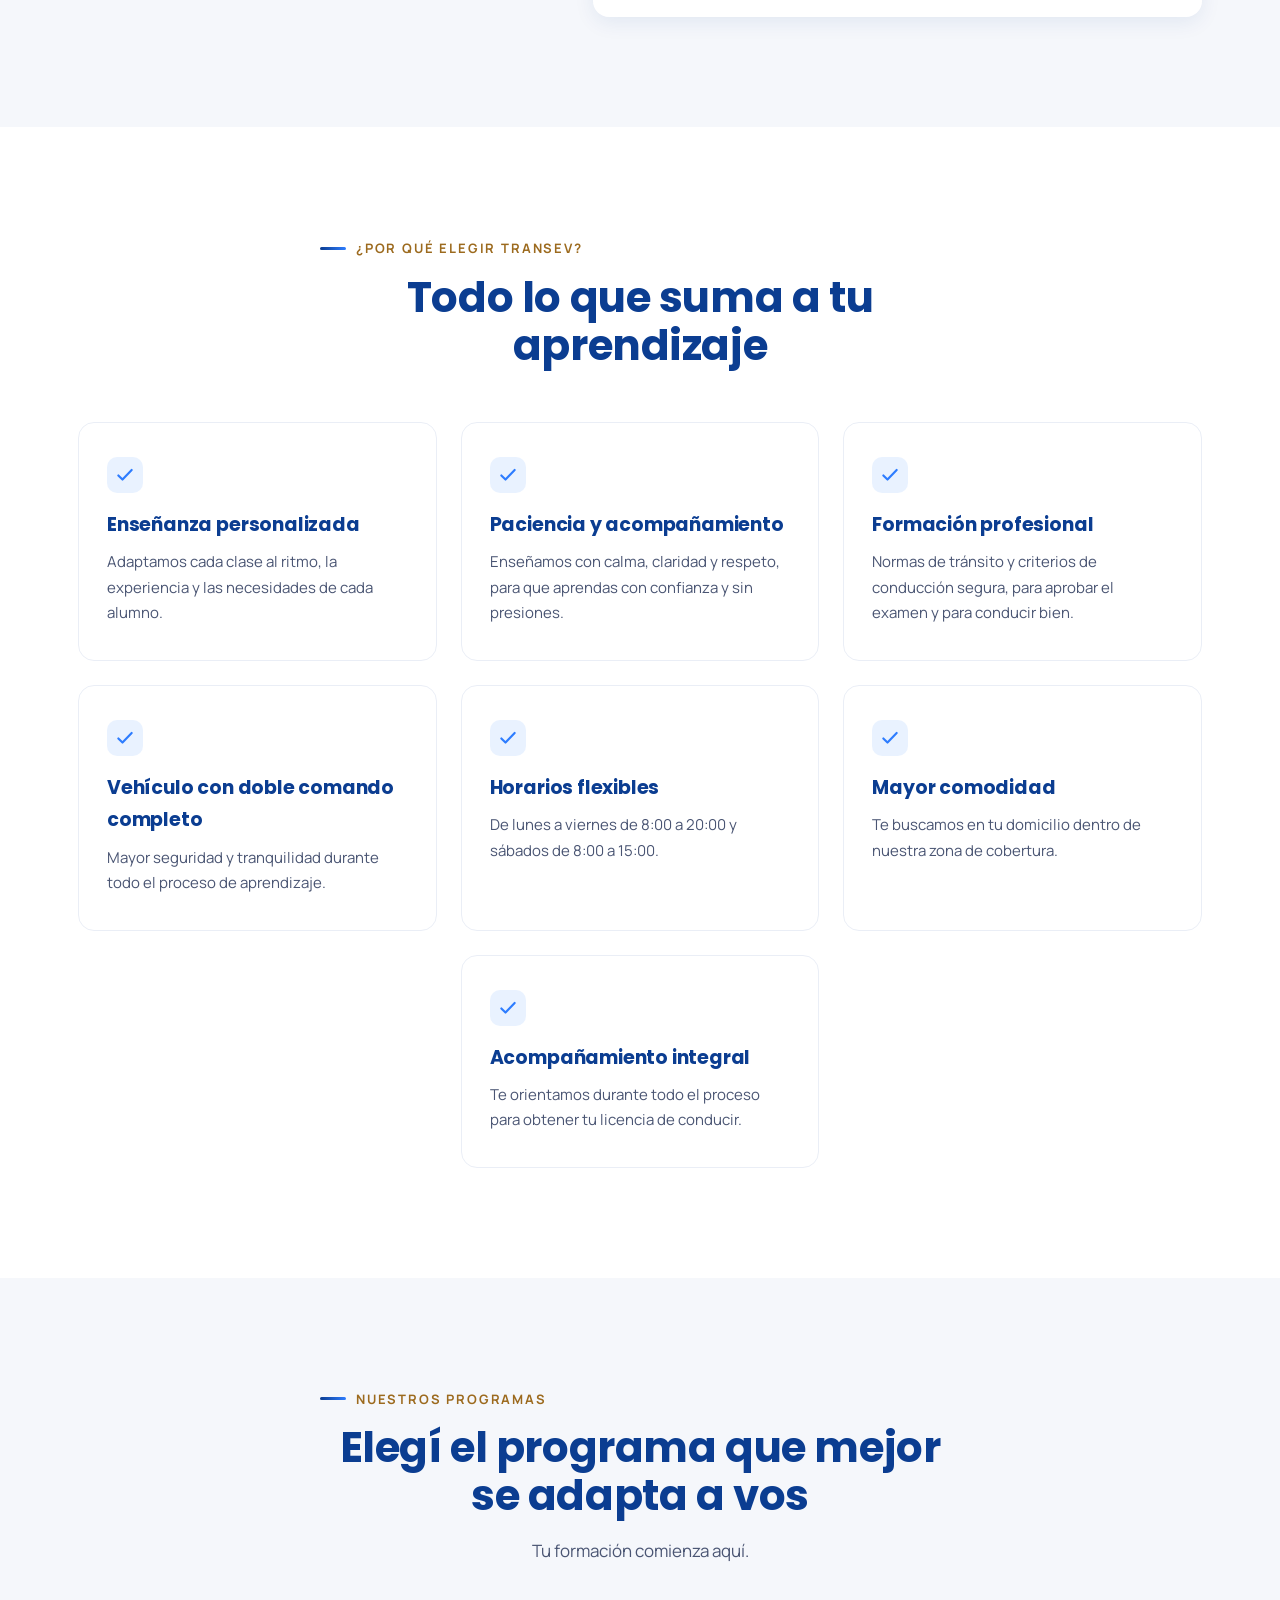
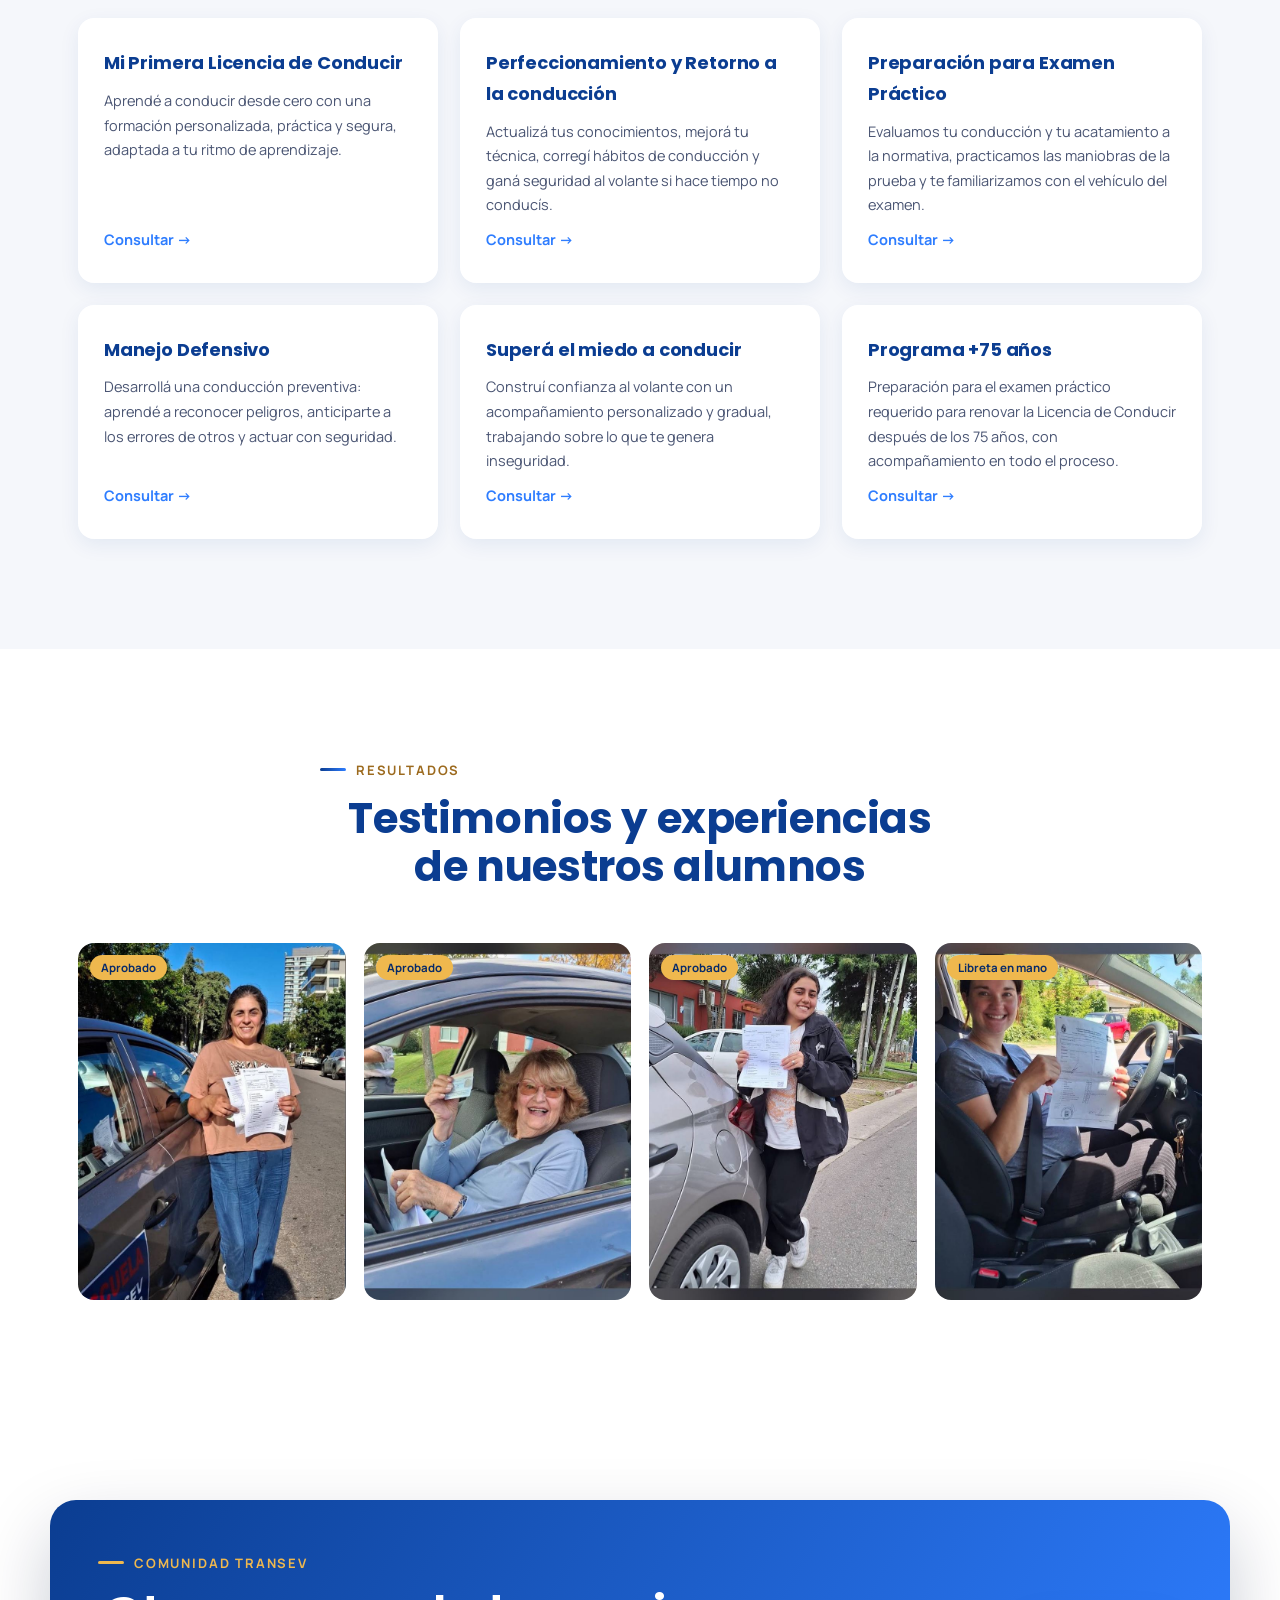
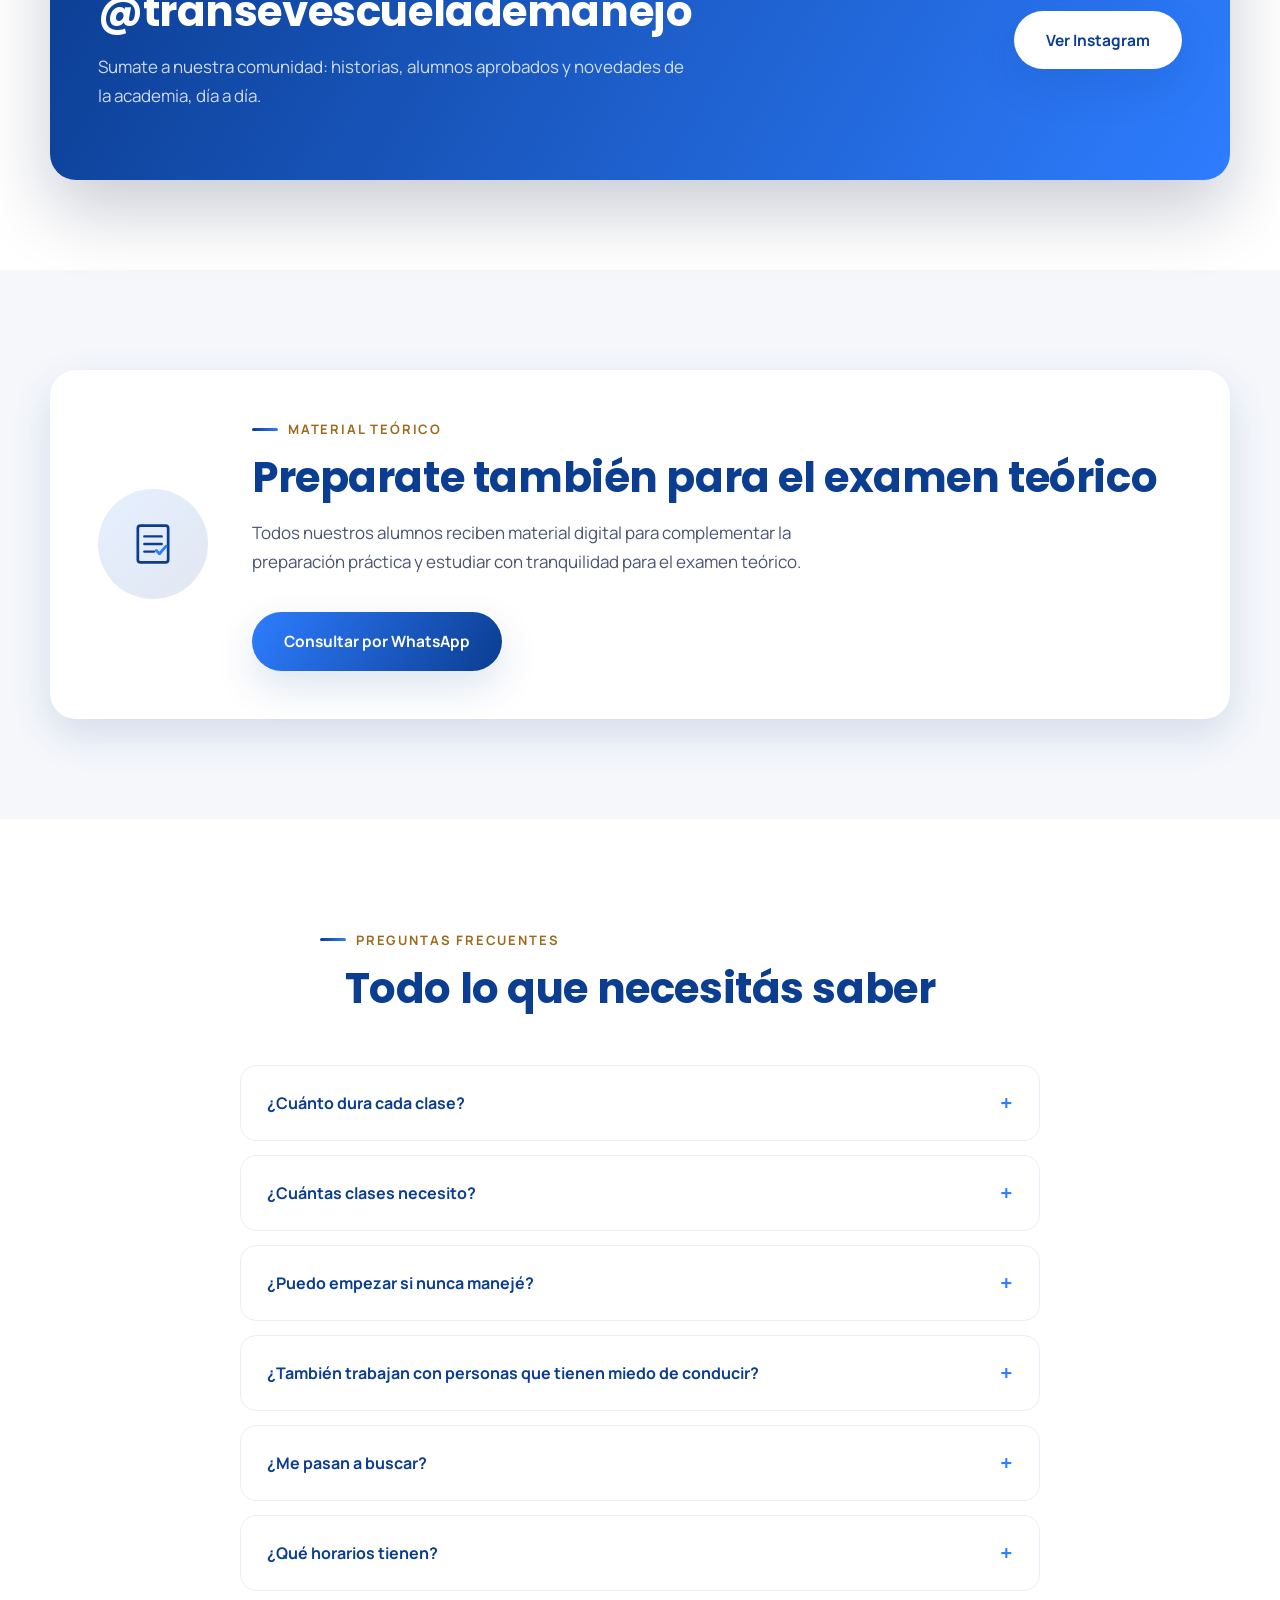
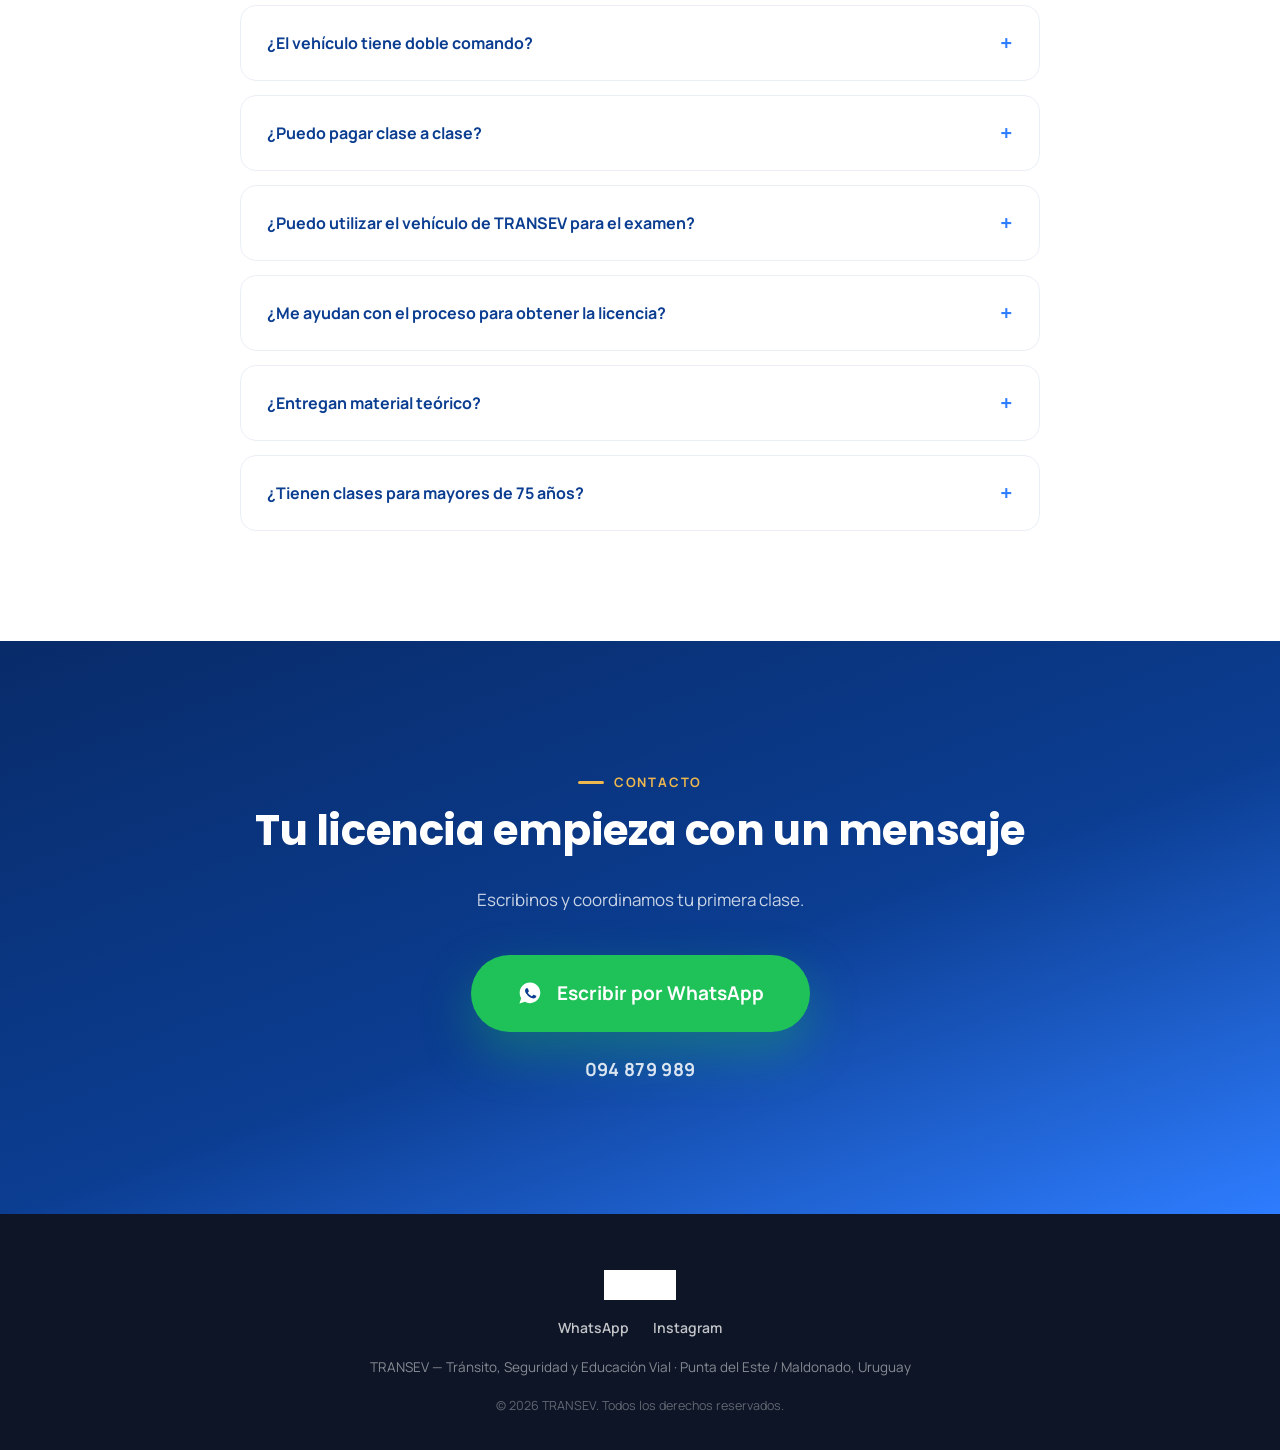
==== commit 9c35b6dd: "Add files via upload" ====
--- a/index.html
+++ b/index.html
@@ -4,14 +4,14 @@
 <!-- ===== Meta / SEO ===== -->
 <meta charset="UTF-8">
 <meta name="viewport" content="width=device-width, initial-scale=1.0">
-<title>TRANSEV — Escuela de Manejo en Maldonado | Silvia Esquibel</title>
-<meta name="description" content="TRANSEV, escuela de manejo en Maldonado dirigida por Silvia Esquibel, instructora con más de 26 años de experiencia y formación nacional e internacional en seguridad vial.">
-<meta name="keywords" content="escuela de manejo Maldonado, clases de manejo Punta del Este, instructora de manejo, sacar libreta Maldonado, TRANSEV">
+<title>TRANSEV — Academia de Conducir en Punta del Este / Maldonado</title>
+<meta name="description" content="TRANSEV, Tránsito Seguridad y Educación Vial. Academia de conducir en Punta del Este y Maldonado dirigida por Silvia Esquibel, con más de 20 años formando conductores responsables.">
+<meta name="keywords" content="academia de manejo Punta del Este, escuela de manejo Maldonado, clases de conducir, licencia de conducir, TRANSEV, Silvia Esquibel">
 <meta name="author" content="TRANSEV">
 <meta name="robots" content="index, follow">
 <!-- Open Graph -->
-<meta property="og:title" content="TRANSEV — Escuela de Manejo en Maldonado">
-<meta property="og:description" content="Más de 26 años formando conductores seguros. Instructora con formación nacional e internacional en seguridad vial.">
+<meta property="og:title" content="TRANSEV — Tránsito, Seguridad y Educación Vial">
+<meta property="og:description" content="Más de 20 años formando conductores con responsabilidad y compromiso, en Punta del Este y Maldonado.">
 <meta property="og:type" content="website">
 <meta property="og:image" content="assets/images/silvia_casual.jpg">
 <link rel="icon" type="image/jpeg" href="assets/images/icono.jpg">
@@ -34,10 +34,13 @@
 
     <nav class="nav" id="mainNav">
       <a href="#inicio" class="nav-link">Inicio</a>
-      <a href="#silvia" class="nav-link">Silvia</a>
-      <a href="#cursos" class="nav-link">Cursos</a>
-      <a href="#galeria" class="nav-link">Galería</a>
-      <a href="#cobertura" class="nav-link">Cobertura</a>
+      <a href="#quienes-somos" class="nav-link">¿Quiénes somos?</a>
+      <a href="#silvia" class="nav-link">Directora</a>
+      <a href="#porque" class="nav-link">Por qué elegirnos</a>
+      <a href="#programas" class="nav-link">Programas</a>
+      <a href="#testimonios" class="nav-link">Testimonios</a>
+      <a href="#comunidad" class="nav-link">Comunidad</a>
+      <a href="#material" class="nav-link">Material teórico</a>
       <a href="#faq" class="nav-link">FAQ</a>
       <a href="#contacto" class="nav-link nav-cta">Contacto</a>
     </nav>
@@ -58,196 +61,224 @@
     </div>
 
     <div class="container hero-content">
-      <p class="eyebrow reveal">Escuela de manejo en Maldonado</p>
+      <p class="eyebrow reveal">Academia de conducir en Punta del Este / Maldonado</p>
       <h1 class="hero-title reveal delay-1">TRANSEV</h1>
-      <p class="hero-subtitle reveal delay-2">Escuela de Manejo en Maldonado</p>
-      <p class="hero-text reveal delay-2">Más de 26 años formando conductores seguros.</p>
-
-      <div class="badge-premium reveal delay-3">
-        <img src="assets/icons/check.svg" alt="" class="badge-icon">
-        <span>La única instructora de Maldonado con formación nacional e internacional especializada en instructores de manejo.</span>
-      </div>
+      <p class="hero-subtitle reveal delay-2">Seguridad y Educación Vial</p>
+      <p class="hero-text reveal delay-2">Más de 20 años formando conductores con responsabilidad y compromiso.</p>
+      <p class="hero-lead reveal delay-3">Experiencia, formación profesional y educación vial al servicio de una movilidad más segura.</p>
 
       <div class="hero-actions reveal delay-3">
         <a href="https://wa.me/59894879989" target="_blank" rel="noopener" class="btn btn-primary">Reservar clase</a>
-        <a href="#silvia" class="btn btn-ghost">Conocer más</a>
-      </div>
-    </div>
-
-    <div class="hero-scroll">
-      <span></span>
-    </div>
+        <a href="#quienes-somos" class="btn btn-ghost">Conocer más</a>
+      </div>
+    </div>
+
+    <div class="hero-scroll"><span></span></div>
   </section>
 
   <!-- ===================== STATS STRIP ===================== -->
   <section class="stats">
     <div class="container stats-grid">
       <div class="stat-card reveal">
-        <span class="stat-number" data-count="26">0</span><span class="stat-plus">+</span>
-        <p class="stat-label">Años de experiencia</p>
+        <span class="stat-number" data-count="20">0</span><span class="stat-plus">+</span>
+        <p class="stat-label">Años de trayectoria</p>
       </div>
       <div class="stat-card reveal delay-1">
-        <span class="stat-number stat-text">España</span>
-        <p class="stat-label">Formación internacional</p>
+        <span class="stat-number" data-count="7">0</span>
+        <p class="stat-label">Formaciones y acreditaciones</p>
       </div>
       <div class="stat-card reveal delay-2">
         <span class="stat-number stat-text">ISO 39001</span>
-        <p class="stat-label">Especialización</p>
+        <p class="stat-label">Especialización en seguridad vial</p>
       </div>
       <div class="stat-card reveal delay-3">
-        <span class="stat-number stat-text">Miles</span>
-        <p class="stat-label">de alumnos formados</p>
-      </div>
-    </div>
-  </section>
-
-  <!-- ===================== CONOCÉ A SILVIA ===================== -->
-  <section class="about" id="silvia">
+        <span class="stat-number stat-text">Doble comando</span>
+        <p class="stat-label">Vehículo equipado</p>
+      </div>
+    </div>
+  </section>
+
+  <!-- ===================== ¿QUIÉNES SOMOS? ===================== -->
+  <section class="about" id="quienes-somos">
     <div class="container about-grid">
-      <div class="about-media reveal">
-        <img src="assets/images/silvia_casual.jpg" alt="Silvia Esquibel, instructora de manejo">
-        <div class="about-media-tag">Silvia Esquibel — Instructora</div>
-      </div>
-
-      <div class="about-content reveal delay-1">
-        <p class="eyebrow">Conocé a Silvia Esquibel</p>
-        <h2 class="section-title">Una referente en formación vial, no una profesora más</h2>
+      <div class="about-content reveal">
+        <p class="eyebrow">¿Quiénes somos?</p>
+        <h2 class="section-title">Más de 20 años de trayectoria</h2>
         <p class="section-text">
-          Hace 26 años que Silvia enseña a manejar en Maldonado. Es una de las pocas
-          instructoras del Uruguay con formación nacional e internacional en seguridad vial,
-          y la única con esa trayectoria en el departamento. Se formó en España, en la
-          Confederación Nacional de Autoescuelas (CNAE) y en la Universidad de Valencia, y es
-          especialista en gestión de la seguridad vial según la norma ISO 39001.
+          TRANSEV —Tránsito, Seguridad y Educación Vial— es un Centro de Formación de
+          Conductores con más de 20 años de trayectoria. Desde sus comienzos ha mantenido
+          un propósito claro: contribuir a la formación de conductores responsables y a una
+          movilidad más segura, integrando experiencia, educación vial y prevención.
         </p>
 
-        <ul class="check-list">
-          <li><img src="assets/icons/check.svg" alt=""><span>26 años de experiencia como instructora</span></li>
-          <li><img src="assets/icons/check.svg" alt=""><span>Formación especializada en España</span></li>
-          <li><img src="assets/icons/check.svg" alt=""><span>Certificación de la Universidad de Valencia</span></li>
-          <li><img src="assets/icons/check.svg" alt=""><span>Formación de la CNAE, Confederación de Autoescuelas de España</span></li>
-          <li><img src="assets/icons/check.svg" alt=""><span>Especialización en la norma ISO 39001 de seguridad vial</span></li>
-          <li><img src="assets/icons/check.svg" alt=""><span>La única instructora con esta formación en Maldonado</span></li>
-        </ul>
-      </div>
-    </div>
-  </section>
-
-  <!-- ===================== CERTIFICACIONES ===================== -->
-  <section class="certs" id="certificaciones">
-    <div class="container">
-      <div class="section-head reveal">
-        <p class="eyebrow">Certificaciones</p>
-        <h2 class="section-title">Formación respaldada por instituciones de referencia</h2>
-      </div>
-
-      <div class="certs-grid">
-        <div class="certs-media reveal">
-          <img src="assets/images/diploma.jpg" alt="Silvia Esquibel recibiendo su certificación universitaria">
-        </div>
-
-        <div class="certs-cards">
-          <div class="cert-card reveal delay-1">
-            <span class="cert-flag">España</span>
-            <h3>Formación en España — CNAE</h3>
-            <p>Capacitación para instructores de manejo en la Confederación Nacional de Autoescuelas de España.</p>
-          </div>
-          <div class="cert-card reveal delay-2">
-            <span class="cert-flag">Universidad</span>
-            <h3>Universidad de Valencia</h3>
-            <p>Curso universitario de formación vial para instructores, Instituto Universitario de Tránsito y Seguridad Vial.</p>
-          </div>
-          <div class="cert-card reveal delay-3">
-            <span class="cert-flag">Norma</span>
-            <h3>ISO 39001</h3>
-            <p>Especialización en gestión de la seguridad vial según la norma internacional ISO 39001.</p>
-          </div>
-        </div>
-      </div>
-    </div>
-  </section>
-
-  <!-- ===================== POR QUÉ ELEGIR TRANSEV ===================== -->
+        <h3 class="sub-title">Lo que nos define</h3>
+        <p class="section-text">
+          Una formación de calidad, basada en conocimientos actualizados, experiencia
+          profesional y un enfoque pedagógico adaptado a cada alumno. Enseñamos con
+          claridad, paciencia y responsabilidad, respetando los tiempos de aprendizaje y
+          promoviendo una conducción segura, autónoma y consciente.
+        </p>
+      </div>
+
+      <div class="about-media reveal delay-1">
+        <img src="assets/images/silvia_casual.jpg" alt="Instructora de TRANSEV al volante">
+        <div class="about-media-tag">TRANSEV — Punta del Este / Maldonado</div>
+      </div>
+    </div>
+  </section>
+
+  <!-- ===================== DIRECCIÓN Y TRAYECTORIA — SILVIA ===================== -->
+  <section class="director" id="silvia">
+    <div class="container director-grid">
+      <div class="director-media reveal">
+        <img src="assets/images/silvia_casual.jpg" alt="Silvia Esquibel, Directora de TRANSEV">
+        <div class="about-media-tag">Silvia Esquibel — Directora de TRANSEV</div>
+      </div>
+
+      <div class="director-content reveal delay-1">
+        <p class="eyebrow">Dirección y trayectoria profesional</p>
+        <h2 class="section-title">Silvia Esquibel</h2>
+        <p class="prof-role">Directora de TRANSEV</p>
+        <p class="section-text">
+          Licenciada en Dirección de Empresas y profesional especializada en formación de
+          conductores y gestión de la seguridad vial. Su experiencia y preparación respaldan
+          una propuesta educativa seria, cercana y comprometida con la seguridad de cada
+          persona y de toda la comunidad.
+        </p>
+
+        <h3 class="sub-title">Formación y acreditaciones</h3>
+        <ol class="acred-list">
+          <li>
+            <span class="acred-num">1</span>
+            <div><strong>Licenciada en Dirección de Empresas</strong><span>Universidad Católica del Uruguay</span></div>
+          </li>
+          <li>
+            <span class="acred-num">2</span>
+            <div><strong>Especialista en Gestión de la Seguridad Vial</strong><span>UNIT–ISO 39001 · Instituto Uruguayo de Normas Técnicas</span></div>
+          </li>
+          <li>
+            <span class="acred-num">3</span>
+            <div><strong>Curso Universitario de Formación Vial para Instructores</strong><span>Universitat de València – INTRAS – AICEFOV, España</span></div>
+          </li>
+          <li>
+            <span class="acred-num">4</span>
+            <div><strong>Distinción al mejor trabajo del Curso Universitario de Formación Vial para Instructores</strong><span>Universitat de València – INTRAS – AICEFOV</span></div>
+          </li>
+          <li>
+            <span class="acred-num">5</span>
+            <div><strong>Integrante de la Comisión Ad Hoc para la Acreditación de Saberes para Instructores de Academias de conducir</strong><span>Convocada por UNASEV – MEC y Consejo de Educación Técnico Profesional</span></div>
+          </li>
+          <li>
+            <span class="acred-num">6</span>
+            <div><strong>Acreditación de Saberes como Instructora de Academias de Conducir</strong><span>UNASEV – MEC – Consejo de Educación Técnico Profesional</span></div>
+          </li>
+          <li>
+            <span class="acred-num">7</span>
+            <div><strong>Formación en Intervención, Sensibilización y Reeducación Vial</strong><span>Confederación Nacional de Autoescuelas de España – CNAE</span></div>
+          </li>
+        </ol>
+      </div>
+    </div>
+  </section>
+
+  <!-- ===================== ¿POR QUÉ ELEGIR TRANSEV? ===================== -->
   <section class="why" id="porque">
     <div class="container">
       <div class="section-head reveal center">
         <p class="eyebrow">¿Por qué elegir TRANSEV?</p>
-        <h2 class="section-title">Seis razones para aprender con nosotros</h2>
-      </div>
-
-      <div class="why-grid">
+        <h2 class="section-title">Todo lo que suma a tu aprendizaje</h2>
+      </div>
+
+      <div class="why-grid why-grid-7">
         <div class="why-card reveal delay-1">
-          <img src="assets/icons/experiencia.svg" alt="" class="why-icon">
-          <h3>Experiencia</h3>
-          <p>26 años formando conductores seguros en Maldonado y Punta del Este.</p>
+          <img src="assets/icons/check.svg" alt="" class="why-icon-sm">
+          <h3>Enseñanza personalizada</h3>
+          <p>Adaptamos cada clase al ritmo, la experiencia y las necesidades de cada alumno.</p>
         </div>
         <div class="why-card reveal delay-2">
-          <img src="assets/icons/atencion.svg" alt="" class="why-icon">
-          <h3>Atención personalizada</h3>
-          <p>Clases uno a uno, a tu ritmo, adaptadas a tu nivel y tus tiempos.</p>
+          <img src="assets/icons/check.svg" alt="" class="why-icon-sm">
+          <h3>Paciencia y acompañamiento</h3>
+          <p>Enseñamos con calma, claridad y respeto, para que aprendas con confianza y sin presiones.</p>
         </div>
         <div class="why-card reveal delay-3">
-          <img src="assets/icons/vehiculos.svg" alt="" class="why-icon">
-          <h3>Vehículos modernos</h3>
-          <p>Autos cómodos y en buen estado, pensados para que aprendas con tranquilidad.</p>
+          <img src="assets/icons/check.svg" alt="" class="why-icon-sm">
+          <h3>Formación profesional</h3>
+          <p>Normas de tránsito y criterios de conducción segura, para aprobar el examen y para conducir bien.</p>
         </div>
         <div class="why-card reveal delay-1">
-          <img src="assets/icons/examen.svg" alt="" class="why-icon">
-          <h3>Preparación para examen</h3>
-          <p>Te acompañamos en cada etapa hasta que llegues segura y segura al examen.</p>
+          <img src="assets/icons/check.svg" alt="" class="why-icon-sm">
+          <h3>Vehículo con doble comando completo</h3>
+          <p>Mayor seguridad y tranquilidad durante todo el proceso de aprendizaje.</p>
         </div>
         <div class="why-card reveal delay-2">
-          <img src="assets/icons/internacional.svg" alt="" class="why-icon">
-          <h3>Formación internacional</h3>
-          <p>Metodología respaldada por formación en España y normas internacionales.</p>
+          <img src="assets/icons/check.svg" alt="" class="why-icon-sm">
+          <h3>Horarios flexibles</h3>
+          <p>De lunes a viernes de 8:00 a 20:00 y sábados de 8:00 a 15:00.</p>
         </div>
         <div class="why-card reveal delay-3">
-          <img src="assets/icons/seguridad.svg" alt="" class="why-icon">
-          <h3>Seguridad vial</h3>
-          <p>Enseñamos a manejar con criterio, no solo a aprobar un examen.</p>
-        </div>
-      </div>
-    </div>
-  </section>
-
-  <!-- ===================== CURSOS ===================== -->
-  <section class="cursos" id="cursos">
+          <img src="assets/icons/check.svg" alt="" class="why-icon-sm">
+          <h3>Mayor comodidad</h3>
+          <p>Te buscamos en tu domicilio dentro de nuestra zona de cobertura.</p>
+        </div>
+        <div class="why-card reveal delay-1">
+          <img src="assets/icons/check.svg" alt="" class="why-icon-sm">
+          <h3>Acompañamiento integral</h3>
+          <p>Te orientamos durante todo el proceso para obtener tu licencia de conducir.</p>
+        </div>
+      </div>
+    </div>
+  </section>
+
+  <!-- ===================== NUESTROS PROGRAMAS ===================== -->
+  <section class="cursos" id="programas">
     <div class="container">
       <div class="section-head reveal center">
-        <p class="eyebrow">Cursos</p>
-        <h2 class="section-title">Un plan de clases para cada etapa</h2>
-      </div>
-
-      <div class="cursos-grid">
+        <p class="eyebrow">Nuestros programas</p>
+        <h2 class="section-title">Elegí el programa que mejor se adapta a vos</h2>
+        <p class="section-text center-text">Tu formación comienza aquí.</p>
+      </div>
+
+      <div class="cursos-grid cursos-grid-6">
         <div class="curso-card reveal delay-1">
-          <h3>Primera licencia</h3>
-          <p>Desde cero, con toda la teoría y la práctica necesarias para tu primer carné.</p>
+          <h3>Mi Primera Licencia de Conducir</h3>
+          <p>Aprendé a conducir desde cero con una formación personalizada, práctica y segura, adaptada a tu ritmo de aprendizaje.</p>
           <a href="https://wa.me/59894879989" target="_blank" rel="noopener" class="curso-link">Consultar →</a>
         </div>
         <div class="curso-card reveal delay-2">
-          <h3>Perfeccionamiento</h3>
-          <p>Ya tenés libreta pero querés manejar con más soltura y seguridad.</p>
+          <h3>Perfeccionamiento y Retorno a la conducción</h3>
+          <p>Actualizá tus conocimientos, mejorá tu técnica, corregí hábitos de conducción y ganá seguridad al volante si hace tiempo no conducís.</p>
           <a href="https://wa.me/59894879989" target="_blank" rel="noopener" class="curso-link">Consultar →</a>
         </div>
         <div class="curso-card reveal delay-3">
-          <h3>Recuperar la confianza</h3>
-          <p>Clases pensadas para volver a manejar después de un tiempo sin hacerlo.</p>
+          <h3>Preparación para Examen Práctico</h3>
+          <p>Evaluamos tu conducción y tu acatamiento a la normativa, practicamos las maniobras de la prueba y te familiarizamos con el vehículo del examen.</p>
           <a href="https://wa.me/59894879989" target="_blank" rel="noopener" class="curso-link">Consultar →</a>
         </div>
         <div class="curso-card reveal delay-1">
-          <h3>Adultos mayores</h3>
-          <p>Clases con paciencia y respeto, a un ritmo cómodo para cada persona.</p>
-          <a href="https://wa.me/59894879989" target="_blank" rel="noopener" class="curso-link">Consultar →</a>
-        </div>
-      </div>
-    </div>
-  </section>
-
-  <!-- ===================== GALERÍA ===================== -->
-  <section class="gallery" id="galeria">
+          <h3>Manejo Defensivo</h3>
+          <p>Desarrollá una conducción preventiva: aprendé a reconocer peligros, anticiparte a los errores de otros y actuar con seguridad.</p>
+          <a href="https://wa.me/59894879989" target="_blank" rel="noopener" class="curso-link">Consultar →</a>
+        </div>
+        <div class="curso-card reveal delay-2">
+          <h3>Superá el miedo a conducir</h3>
+          <p>Construí confianza al volante con un acompañamiento personalizado y gradual, trabajando sobre lo que te genera inseguridad.</p>
+          <a href="https://wa.me/59894879989" target="_blank" rel="noopener" class="curso-link">Consultar →</a>
+        </div>
+        <div class="curso-card reveal delay-3">
+          <h3>Programa +75 años</h3>
+          <p>Preparación para el examen práctico requerido para renovar la Licencia de Conducir después de los 75 años, con acompañamiento en todo el proceso.</p>
+          <a href="https://wa.me/59894879989" target="_blank" rel="noopener" class="curso-link">Consultar →</a>
+        </div>
+      </div>
+    </div>
+  </section>
+
+  <!-- ===================== TESTIMONIOS Y EXPERIENCIAS ===================== -->
+  <section class="gallery" id="testimonios">
     <div class="container">
       <div class="section-head reveal center">
         <p class="eyebrow">Resultados</p>
-        <h2 class="section-title">Alumnos que ya sacaron su libreta</h2>
+        <h2 class="section-title">Testimonios y experiencias de nuestros alumnos</h2>
       </div>
 
       <div class="gallery-grid">
@@ -283,77 +314,32 @@
     <button class="lightbox-next" id="lightboxNext" aria-label="Siguiente">&#8250;</button>
   </div>
 
-  <!-- ===================== CÓMO TRABAJAMOS ===================== -->
-  <section class="process" id="proceso">
-    <div class="container">
-      <div class="section-head reveal center">
-        <p class="eyebrow">Cómo trabajamos</p>
-        <h2 class="section-title">De tu primer mensaje a tu libreta en mano</h2>
-      </div>
-
-      <div class="timeline">
-        <div class="timeline-item reveal delay-1">
-          <div class="timeline-num">1</div>
-          <h3>Contacto</h3>
-          <p>Nos escribís por WhatsApp y te respondemos a la brevedad.</p>
-        </div>
-        <div class="timeline-item reveal delay-2">
-          <div class="timeline-num">2</div>
-          <h3>Coordinación</h3>
-          <p>Definimos días y horarios según tu disponibilidad.</p>
-        </div>
-        <div class="timeline-item reveal delay-3">
-          <div class="timeline-num">3</div>
-          <h3>Clases</h3>
-          <p>Empezamos las clases prácticas a tu ritmo, con paciencia.</p>
-        </div>
-        <div class="timeline-item reveal delay-1">
-          <div class="timeline-num">4</div>
-          <h3>Preparación examen</h3>
-          <p>Te preparamos en detalle para el examen teórico y práctico.</p>
-        </div>
-        <div class="timeline-item reveal delay-2">
-          <div class="timeline-num">5</div>
-          <h3>Licencia obtenida</h3>
-          <p>Llegás al examen segura y con tu libreta en mano.</p>
-        </div>
-      </div>
-    </div>
-  </section>
-
-  <!-- ===================== COBERTURA ===================== -->
-  <section class="coverage" id="cobertura">
-    <div class="container">
-      <div class="section-head reveal center light">
-        <p class="eyebrow">Cobertura</p>
-        <h2 class="section-title">Toda la zona de Maldonado</h2>
-        <p class="section-text">Damos clases en toda la ciudad de Maldonado y sus alrededores.</p>
-      </div>
-
-      <div class="coverage-grid">
-        <div class="coverage-map reveal">
-          <iframe
-            src="https://www.google.com/maps?q=Maldonado,Uruguay&output=embed"
-            loading="lazy"
-            referrerpolicy="no-referrer-when-downgrade"
-            title="Mapa de Maldonado, Uruguay">
-          </iframe>
-        </div>
-
-        <div class="coverage-list reveal delay-1">
-          <div class="coverage-chip"><img src="assets/icons/pin.svg" alt="">Maldonado</div>
-          <div class="coverage-chip"><img src="assets/icons/pin.svg" alt="">Punta del Este</div>
-          <div class="coverage-chip"><img src="assets/icons/pin.svg" alt="">San Carlos</div>
-          <div class="coverage-chip"><img src="assets/icons/pin.svg" alt="">Piriápolis</div>
-          <div class="coverage-chip"><img src="assets/icons/pin.svg" alt="">Pan de Azúcar</div>
-          <div class="coverage-chip"><img src="assets/icons/pin.svg" alt="">La Barra</div>
-          <div class="coverage-chip"><img src="assets/icons/pin.svg" alt="">José Ignacio</div>
-          <div class="coverage-chip"><img src="assets/icons/pin.svg" alt="">Solanas</div>
-          <div class="coverage-chip"><img src="assets/icons/pin.svg" alt="">Punta Ballena</div>
-          <div class="coverage-chip"><img src="assets/icons/pin.svg" alt="">Garzón</div>
-          <div class="coverage-chip"><img src="assets/icons/pin.svg" alt="">Ocean Park</div>
-          <div class="coverage-chip"><img src="assets/icons/pin.svg" alt="">Aiguá</div>
-        </div>
+  <!-- ===================== COMUNIDAD TRANSEV ===================== -->
+  <section class="instagram" id="comunidad">
+    <div class="container instagram-card reveal">
+      <div>
+        <p class="eyebrow">Comunidad TRANSEV</p>
+        <h2 class="section-title">@transevescuelademanejo</h2>
+        <p class="section-text">Sumate a nuestra comunidad: historias, alumnos aprobados y novedades de la academia, día a día.</p>
+      </div>
+      <a href="https://instagram.com/transevescuelademanejo" target="_blank" rel="noopener" class="btn btn-primary">Ver Instagram</a>
+    </div>
+  </section>
+
+  <!-- ===================== MATERIAL TEÓRICO ===================== -->
+  <section class="material" id="material">
+    <div class="container material-inner">
+      <div class="material-icon-wrap reveal">
+        <img src="assets/icons/examen.svg" alt="" class="material-icon">
+      </div>
+      <div class="reveal delay-1">
+        <p class="eyebrow">Material teórico</p>
+        <h2 class="section-title">Preparate también para el examen teórico</h2>
+        <p class="section-text">
+          Todos nuestros alumnos reciben material digital para complementar la preparación
+          práctica y estudiar con tranquilidad para el examen teórico.
+        </p>
+        <a href="https://wa.me/59894879989" target="_blank" rel="noopener" class="btn btn-primary">Consultar por WhatsApp</a>
       </div>
     </div>
   </section>
@@ -368,72 +354,54 @@
 
       <div class="accordion">
         <div class="accordion-item reveal">
-          <button class="accordion-trigger">
-            <span>¿Qué necesito para empezar a manejar?</span>
-            <span class="accordion-icon">+</span>
-          </button>
-          <div class="accordion-panel">
-            <p>Con tu cédula de identidad vigente ya podés empezar. Te asesoramos sobre la edad mínima y los requisitos según la categoría de libreta que necesites.</p>
-          </div>
-        </div>
-        <div class="accordion-item reveal">
-          <button class="accordion-trigger">
-            <span>¿Cuánto dura el curso?</span>
-            <span class="accordion-icon">+</span>
-          </button>
-          <div class="accordion-panel">
-            <p>Depende de cada alumno. Trabajamos de forma personalizada hasta que te sientas segura y en condiciones de rendir el examen.</p>
-          </div>
-        </div>
-        <div class="accordion-item reveal">
-          <button class="accordion-trigger">
-            <span>¿Dan clases los fines de semana?</span>
-            <span class="accordion-icon">+</span>
-          </button>
-          <div class="accordion-panel">
-            <p>Sí, coordinamos horarios flexibles, incluidos fines de semana, según disponibilidad.</p>
-          </div>
-        </div>
-        <div class="accordion-item reveal">
-          <button class="accordion-trigger">
-            <span>¿En qué zonas dan clases?</span>
-            <span class="accordion-icon">+</span>
-          </button>
-          <div class="accordion-panel">
-            <p>En toda la ciudad de Maldonado y alrededores: Punta del Este, San Carlos, Piriápolis, La Barra y más. Mirá el mapa completo en la sección Cobertura.</p>
-          </div>
-        </div>
-        <div class="accordion-item reveal">
-          <button class="accordion-trigger">
-            <span>¿Me ayudan con el trámite de la libreta?</span>
-            <span class="accordion-icon">+</span>
-          </button>
-          <div class="accordion-panel">
-            <p>Sí, te acompañamos en la preparación para el examen teórico y práctico de la Intendencia de Maldonado.</p>
-          </div>
-        </div>
-        <div class="accordion-item reveal">
-          <button class="accordion-trigger">
-            <span>¿Cómo reservo mi primera clase?</span>
-            <span class="accordion-icon">+</span>
-          </button>
-          <div class="accordion-panel">
-            <p>Escribinos por WhatsApp al 094 879 989 y coordinamos día y horario.</p>
-          </div>
-        </div>
-      </div>
-    </div>
-  </section>
-
-  <!-- ===================== INSTAGRAM ===================== -->
-  <section class="instagram">
-    <div class="container instagram-card reveal">
-      <div>
-        <p class="eyebrow">Seguinos</p>
-        <h2 class="section-title">@transevescuelademanejo</h2>
-        <p class="section-text">Historias, alumnas aprobadas y novedades de la escuela, día a día.</p>
-      </div>
-      <a href="https://instagram.com/transevescuelademanejo" target="_blank" rel="noopener" class="btn btn-primary">Ver Instagram</a>
+          <button class="accordion-trigger"><span>¿Cuánto dura cada clase?</span><span class="accordion-icon">+</span></button>
+          <div class="accordion-panel"><p>Cada clase tiene una duración de 60 minutos.</p></div>
+        </div>
+        <div class="accordion-item reveal">
+          <button class="accordion-trigger"><span>¿Cuántas clases necesito?</span><span class="accordion-icon">+</span></button>
+          <div class="accordion-panel"><p>Depende de tu experiencia, seguridad y ritmo de aprendizaje. No hay un mínimo de clases obligatorias.</p></div>
+        </div>
+        <div class="accordion-item reveal">
+          <button class="accordion-trigger"><span>¿Puedo empezar si nunca manejé?</span><span class="accordion-icon">+</span></button>
+          <div class="accordion-panel"><p>Sí. Contamos con un programa pensado especialmente para quienes obtienen su primera licencia de conducir.</p></div>
+        </div>
+        <div class="accordion-item reveal">
+          <button class="accordion-trigger"><span>¿También trabajan con personas que tienen miedo de conducir?</span><span class="accordion-icon">+</span></button>
+          <div class="accordion-panel"><p>Sí. Las clases son personalizadas y se realizan con paciencia, claridad y sin presiones, respetando los tiempos de cada alumno.</p></div>
+        </div>
+        <div class="accordion-item reveal">
+          <button class="accordion-trigger"><span>¿Me pasan a buscar?</span><span class="accordion-icon">+</span></button>
+          <div class="accordion-panel"><p>Sí. Te buscamos en tu domicilio, siempre que se encuentre dentro de nuestra zona de cobertura.</p></div>
+        </div>
+        <div class="accordion-item reveal">
+          <button class="accordion-trigger"><span>¿Qué horarios tienen?</span><span class="accordion-icon">+</span></button>
+          <div class="accordion-panel"><p>De lunes a viernes de 8:00 a 20:00 y los sábados de 8:00 a 15:00.</p></div>
+        </div>
+        <div class="accordion-item reveal">
+          <button class="accordion-trigger"><span>¿El vehículo tiene doble comando?</span><span class="accordion-icon">+</span></button>
+          <div class="accordion-panel"><p>Sí. Las clases se realizan en un vehículo moderno equipado con doble comando completo, para brindar mayor seguridad durante el aprendizaje.</p></div>
+        </div>
+        <div class="accordion-item reveal">
+          <button class="accordion-trigger"><span>¿Puedo pagar clase a clase?</span><span class="accordion-icon">+</span></button>
+          <div class="accordion-panel"><p>Sí. Podés pagar cada clase de forma individual, en efectivo o mediante transferencia. También contamos con opciones de pago adelantado.</p></div>
+        </div>
+        <div class="accordion-item reveal">
+          <button class="accordion-trigger"><span>¿Puedo utilizar el vehículo de TRANSEV para el examen?</span><span class="accordion-icon">+</span></button>
+          <div class="accordion-panel"><p>Sí. Podés reservar el vehículo de la academia para realizar tu examen práctico. Tiene un valor extra para el día del examen.</p></div>
+        </div>
+        <div class="accordion-item reveal">
+          <button class="accordion-trigger"><span>¿Me ayudan con el proceso para obtener la licencia?</span><span class="accordion-icon">+</span></button>
+          <div class="accordion-panel"><p>Sí. Te orientamos y acompañamos durante las distintas etapas del proceso, desde el comienzo de las clases hasta la preparación para el examen.</p></div>
+        </div>
+        <div class="accordion-item reveal">
+          <button class="accordion-trigger"><span>¿Entregan material teórico?</span><span class="accordion-icon">+</span></button>
+          <div class="accordion-panel"><p>Sí. Los alumnos reciben material digital para complementar la preparación práctica y estudiar para el examen teórico.</p></div>
+        </div>
+        <div class="accordion-item reveal">
+          <button class="accordion-trigger"><span>¿Tienen clases para mayores de 75 años?</span><span class="accordion-icon">+</span></button>
+          <div class="accordion-panel"><p>Sí. Contamos con atención personalizada para personas mayores de 75 años que necesitan prepararse para la renovación de su licencia.</p></div>
+        </div>
+      </div>
     </div>
   </section>
 
@@ -441,7 +409,7 @@
   <section class="contact" id="contacto">
     <div class="container contact-inner">
       <p class="eyebrow">Contacto</p>
-      <h2 class="section-title light">Tu libreta empieza con un mensaje</h2>
+      <h2 class="section-title light">Tu licencia empieza con un mensaje</h2>
       <p class="section-text light">Escribinos y coordinamos tu primera clase.</p>
 
       <a href="https://wa.me/59894879989" target="_blank" rel="noopener" class="btn-whatsapp-big">
@@ -465,7 +433,7 @@
       <a href="https://instagram.com/transevescuelademanejo" target="_blank" rel="noopener" aria-label="Instagram">Instagram</a>
     </div>
 
-    <p class="footer-info">TRANSEV — Seguridad y Educación Vial · Maldonado, Uruguay</p>
+    <p class="footer-info">TRANSEV — Tránsito, Seguridad y Educación Vial · Punta del Este / Maldonado, Uruguay</p>
     <p class="footer-copy">© <span id="year"></span> TRANSEV. Todos los derechos reservados.</p>
   </div>
 </footer>
--- a/styles.css
+++ b/styles.css
@@ -128,13 +128,14 @@
 .header.scrolled{ padding:10px 0; box-shadow:var(--shadow-sm); }
 .header-inner{ display:flex; align-items:center; justify-content:space-between; }
 .brand-logo{ height:34px; width:auto; }
-.nav{ display:flex; align-items:center; gap:30px; }
+.nav{ display:flex; align-items:center; gap:18px; }
 .nav-link{
-  font-size:14.5px;
+  font-size:13.5px;
   font-weight:600;
   color:var(--navy);
   position:relative;
   padding:4px 0;
+  white-space:nowrap;
 }
 .nav-link::after{
   content:"";
@@ -147,8 +148,9 @@
 .nav-cta{
   background:linear-gradient(120deg, var(--blue), var(--navy));
   color:var(--white);
-  padding:10px 22px;
+  padding:9px 18px;
   border-radius:100px;
+  margin-left:4px;
 }
 .nav-cta::after{ display:none; }
 .nav-toggle{
@@ -206,8 +208,22 @@
   color:rgba(255,255,255,0.82);
   font-size:18px;
   max-width:48ch;
+  margin-bottom:10px;
+}
+.hero-lead{
+  color:rgba(255,255,255,0.68);
+  font-size:15.5px;
+  max-width:48ch;
   margin-bottom:26px;
 }
+.sub-title{
+  font-family:'Poppins', sans-serif;
+  font-weight:700;
+  font-size:19px;
+  color:var(--navy);
+  margin:26px 0 10px;
+}
+.center-text{ margin-left:auto; margin-right:auto; }
 .badge-premium{
   display:flex;
   align-items:flex-start;
@@ -277,7 +293,7 @@
 .about{ padding:130px 0 110px; }
 .about-grid{
   display:grid;
-  grid-template-columns:0.85fr 1.15fr;
+  grid-template-columns:1.1fr 0.9fr;
   gap:70px;
   align-items:center;
 }
@@ -303,35 +319,63 @@
 .check-list img{ width:20px; margin-top:3px; flex-shrink:0; }
 
 /* =========================================================
-   CERTIFICACIONES
-   ========================================================= */
-.certs{ padding:110px 0; background:var(--gray-50); }
-.certs-grid{ display:grid; grid-template-columns:0.9fr 1.1fr; gap:56px; align-items:center; }
-.certs-media{ border-radius:var(--radius-lg); overflow:hidden; box-shadow:var(--shadow-lg); }
-.certs-media img{ aspect-ratio:3/4; object-fit:cover; }
-.certs-cards{ display:flex; flex-direction:column; gap:18px; }
-.cert-card{
+   DIRECCIÓN Y TRAYECTORIA — Silvia Esquibel
+   ========================================================= */
+.director{ padding:110px 0; background:var(--gray-50); }
+.director-grid{
+  display:grid;
+  grid-template-columns:0.85fr 1.15fr;
+  gap:64px;
+  align-items:start;
+}
+.director-media{
+  position:relative;
+  border-radius:var(--radius-lg);
+  overflow:hidden;
+  box-shadow:var(--shadow-lg);
+  position:sticky;
+  top:110px;
+}
+.director-media img{ aspect-ratio:4/5; object-fit:cover; filter:grayscale(0.35) saturate(1.1); }
+.prof-role{
+  color:var(--blue);
+  font-weight:700;
+  font-size:15px;
+  margin:2px 0 18px;
+  display:block;
+}
+.acred-list{
+  margin:22px 0 0;
+  padding:0;
+  list-style:none;
+  display:flex;
+  flex-direction:column;
+  gap:16px;
+}
+.acred-list li{
+  display:flex;
+  gap:16px;
+  align-items:flex-start;
   background:var(--white);
   border-radius:var(--radius-md);
-  padding:26px 28px;
+  padding:18px 20px;
   box-shadow:var(--shadow-sm);
   transition:transform 0.4s var(--ease), box-shadow 0.4s var(--ease);
 }
-.cert-card:hover{ transform:translateY(-6px); box-shadow:var(--shadow-md); }
-.cert-flag{
-  display:inline-block;
-  font-size:11.5px;
-  font-weight:700;
-  letter-spacing:0.06em;
-  text-transform:uppercase;
-  color:var(--blue);
-  background:rgba(46,125,255,0.1);
-  padding:4px 12px;
-  border-radius:100px;
-  margin-bottom:10px;
-}
-.cert-card h3{ font-size:19px; margin-bottom:8px; }
-.cert-card p{ color:var(--ink-soft); font-size:15px; margin:0; }
+.acred-list li:hover{ transform:translateY(-4px); box-shadow:var(--shadow-md); }
+.acred-num{
+  flex-shrink:0;
+  width:32px; height:32px;
+  border-radius:50%;
+  background:linear-gradient(135deg, var(--blue), var(--navy));
+  color:var(--white);
+  font-family:'Poppins', sans-serif;
+  font-weight:700;
+  font-size:14px;
+  display:flex; align-items:center; justify-content:center;
+}
+.acred-list strong{ display:block; font-size:15.5px; color:var(--navy); margin-bottom:3px; }
+.acred-list span{ display:block; font-size:13.5px; color:var(--ink-soft); }
 
 /* =========================================================
    POR QUÉ ELEGIR TRANSEV
@@ -355,6 +399,13 @@
   border-color:transparent;
 }
 .why-icon{ width:48px; height:48px; margin-bottom:18px; }
+.why-icon-sm{
+  width:36px; height:36px;
+  margin-bottom:16px;
+  padding:8px;
+  background:rgba(46,125,255,0.1);
+  border-radius:10px;
+}
 .why-card h3{ font-size:19px; margin-bottom:8px; }
 .why-card p{ color:var(--ink-soft); font-size:15px; margin:0; }
 
@@ -367,6 +418,11 @@
   grid-template-columns:repeat(4, 1fr);
   gap:22px;
 }
+.why-grid-7 .why-card:nth-child(7){ grid-column:2; }
+@media (max-width:1024px){ .why-grid-7 .why-card:nth-child(7){ grid-column:auto; } }
+.cursos-grid-6{ grid-template-columns:repeat(3, 1fr); }
+@media (max-width:1024px){ .cursos-grid-6{ grid-template-columns:repeat(2, 1fr); } }
+@media (max-width:600px){ .cursos-grid-6{ grid-template-columns:1fr; } }
 .curso-card{
   background:var(--white);
   border-radius:var(--radius-md);
@@ -449,60 +505,27 @@
 .lightbox-next{ right:26px; top:50%; transform:translateY(-50%); }
 
 /* =========================================================
-   CÓMO TRABAJAMOS — Timeline
-   ========================================================= */
-.process{ padding:110px 0; background:var(--gray-50); }
-.timeline{
-  display:grid;
-  grid-template-columns:repeat(5, 1fr);
-  gap:20px;
-  position:relative;
-}
-.timeline::before{
-  content:"";
-  position:absolute;
-  top:26px; left:9%; right:9%;
-  height:2px;
-  background:linear-gradient(90deg, var(--blue), var(--navy));
-  z-index:0;
-}
-.timeline-item{ position:relative; z-index:1; text-align:center; padding:0 8px; }
-.timeline-num{
-  width:52px; height:52px;
-  margin:0 auto 18px;
+   MATERIAL TEÓRICO
+   ========================================================= */
+.material{ padding:100px 0; background:var(--gray-50); }
+.material-inner{
+  display:flex;
+  align-items:center;
+  gap:44px;
+  background:var(--white);
+  border-radius:var(--radius-lg);
+  padding:48px;
+  box-shadow:var(--shadow-md);
+}
+.material-icon-wrap{
+  flex-shrink:0;
+  width:110px; height:110px;
   border-radius:50%;
-  background:linear-gradient(135deg, var(--blue), var(--navy));
-  color:var(--white);
+  background:linear-gradient(135deg, rgba(46,125,255,0.12), rgba(11,61,145,0.12));
   display:flex; align-items:center; justify-content:center;
-  font-family:'Poppins', sans-serif;
-  font-weight:700;
-  font-size:19px;
-  box-shadow:var(--shadow-sm);
-}
-.timeline-item h3{ font-size:16.5px; margin-bottom:6px; }
-.timeline-item p{ color:var(--ink-soft); font-size:14px; margin:0; }
-
-/* =========================================================
-   COBERTURA
-   ========================================================= */
-.coverage{ padding:110px 0; background:var(--navy); }
-.coverage-grid{ display:grid; grid-template-columns:1.1fr 0.9fr; gap:40px; align-items:start; }
-.coverage-map{ border-radius:var(--radius-md); overflow:hidden; box-shadow:var(--shadow-lg); }
-.coverage-map iframe{ width:100%; height:380px; border:0; display:block; }
-.coverage-list{ display:grid; grid-template-columns:1fr 1fr; gap:12px; }
-.coverage-chip{
-  display:flex; align-items:center; gap:10px;
-  background:rgba(255,255,255,0.06);
-  border:1px solid rgba(255,255,255,0.16);
-  border-radius:100px;
-  padding:12px 16px;
-  color:var(--white);
-  font-size:14px;
-  font-weight:600;
-  transition:background 0.35s var(--ease), transform 0.35s var(--ease);
-}
-.coverage-chip:hover{ background:rgba(255,255,255,0.14); transform:translateY(-2px); }
-.coverage-chip img{ width:16px; }
+}
+.material-icon{ width:52px; height:52px; }
+.material-inner .btn-primary{ margin-top:18px; }
 
 /* =========================================================
    FAQ — Accordion
@@ -667,18 +690,18 @@
    RESPONSIVE — Tablet
    ========================================================= */
 @media (max-width:1024px){
-  .about-grid, .certs-grid, .coverage-grid{ grid-template-columns:1fr; }
+  .about-grid, .director-grid{ grid-template-columns:1fr; }
+  .director-media{ position:static; }
   .why-grid{ grid-template-columns:repeat(2,1fr); }
   .cursos-grid{ grid-template-columns:repeat(2,1fr); }
   .gallery-grid{ grid-template-columns:repeat(2,1fr); }
-  .timeline{ grid-template-columns:repeat(5,1fr); }
   .stats-grid{ grid-template-columns:repeat(2,1fr); row-gap:34px; }
-}
-
-/* =========================================================
-   RESPONSIVE — Mobile
-   ========================================================= */
-@media (max-width:760px){
+  .material-inner{ flex-direction:column; text-align:center; padding:40px; }
+}
+
+/* ---------- El menú pasa a formato hamburguesa antes,
+   porque son 10 secciones y no entran cómodas en una fila ---------- */
+@media (max-width:1180px){
   .nav{
     position:fixed;
     top:64px; left:0; right:0;
@@ -691,25 +714,30 @@
     transform:translateY(-12px);
     opacity:0;
     pointer-events:none;
+    max-height:80vh;
+    overflow-y:auto;
     transition:opacity 0.3s var(--ease), transform 0.3s var(--ease);
   }
   .nav.open{ opacity:1; pointer-events:auto; transform:translateY(0); }
-  .nav-link{ width:100%; padding:14px 0; border-bottom:1px solid var(--gray-100); }
-  .nav-cta{ margin-top:12px; text-align:center; justify-content:center; }
+  .nav-link{ width:100%; padding:14px 0; border-bottom:1px solid var(--gray-100); font-size:15px; }
+  .nav-cta{ margin-top:12px; margin-left:0; text-align:center; justify-content:center; }
   .nav-toggle{ display:flex; }
-
+}
+
+/* =========================================================
+   RESPONSIVE — Mobile
+   ========================================================= */
+@media (max-width:760px){
   .hero-content{ padding-top:90px; }
-  .about, .certs, .why, .cursos, .gallery, .process, .coverage, .faq, .instagram{ padding:70px 0; }
-
-  .why-grid, .cursos-grid, .gallery-grid, .coverage-list{ grid-template-columns:1fr 1fr; }
-  .timeline{ grid-template-columns:1fr; gap:36px; }
-  .timeline::before{ display:none; }
+  .about, .director, .why, .cursos, .gallery, .faq, .instagram, .material{ padding:70px 0; }
+
+  .why-grid, .cursos-grid, .gallery-grid{ grid-template-columns:1fr 1fr; }
   .instagram-card{ flex-direction:column; text-align:center; }
   .stats-grid{ grid-template-columns:1fr 1fr; }
 }
 
 @media (max-width:480px){
-  .why-grid, .cursos-grid, .gallery-grid, .coverage-list{ grid-template-columns:1fr; }
+  .why-grid, .cursos-grid, .gallery-grid{ grid-template-columns:1fr; }
   .hero-title{ font-size:56px; }
   .instagram-card, .contact{ padding-left:20px; padding-right:20px; }
   .btn-whatsapp-big{ padding:18px 32px; font-size:16.5px; }
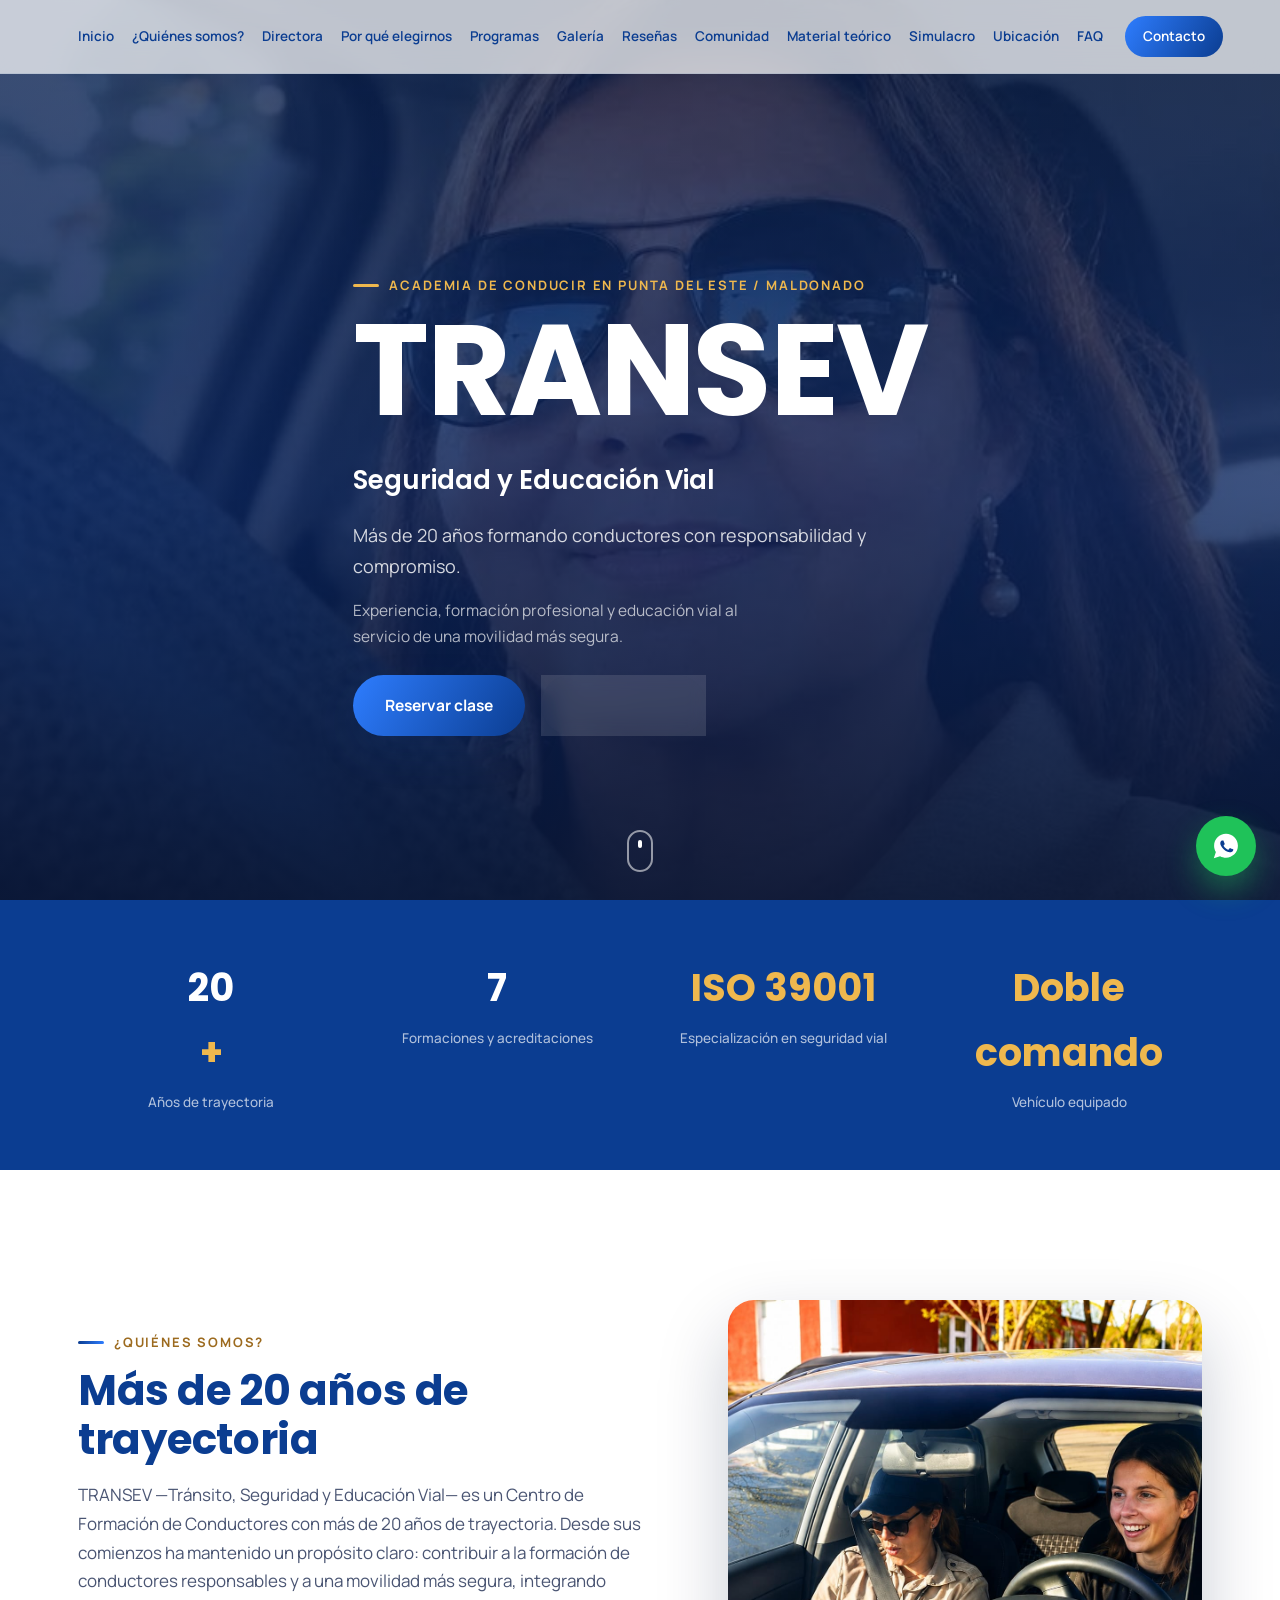
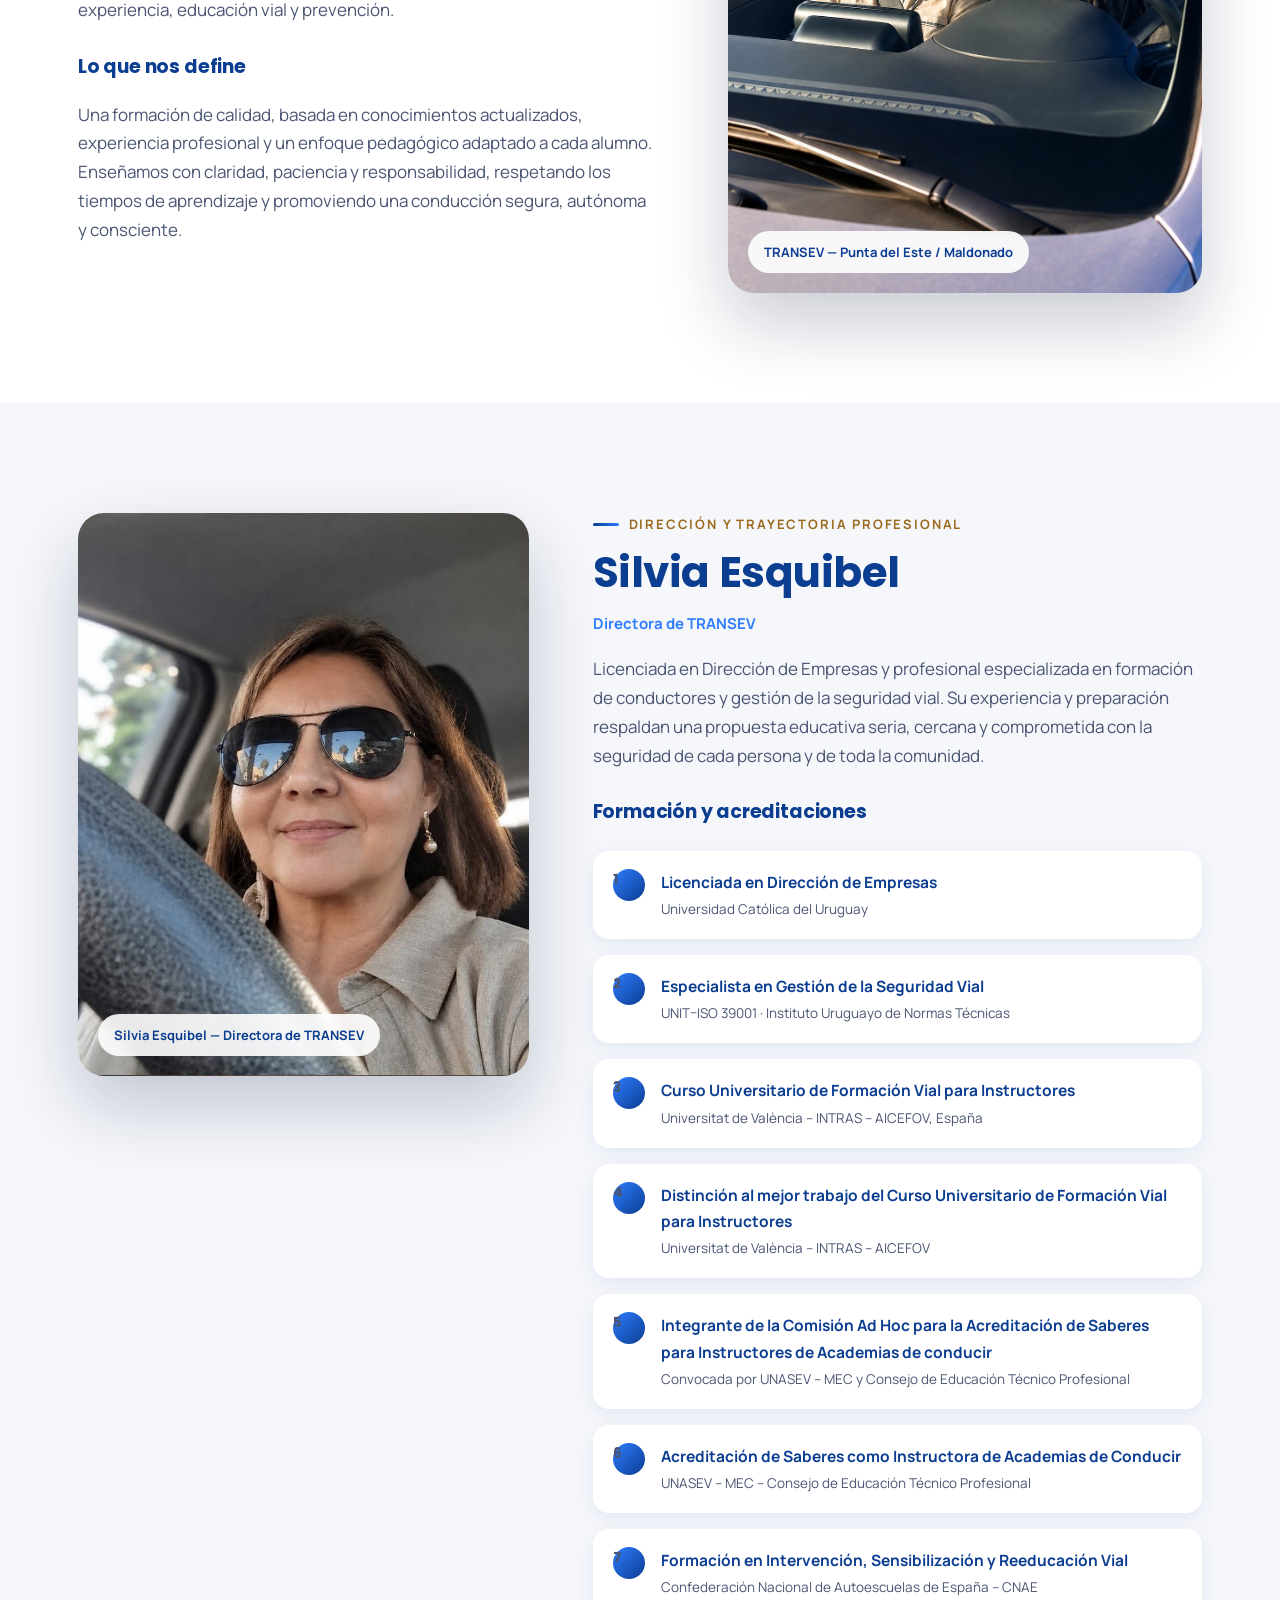
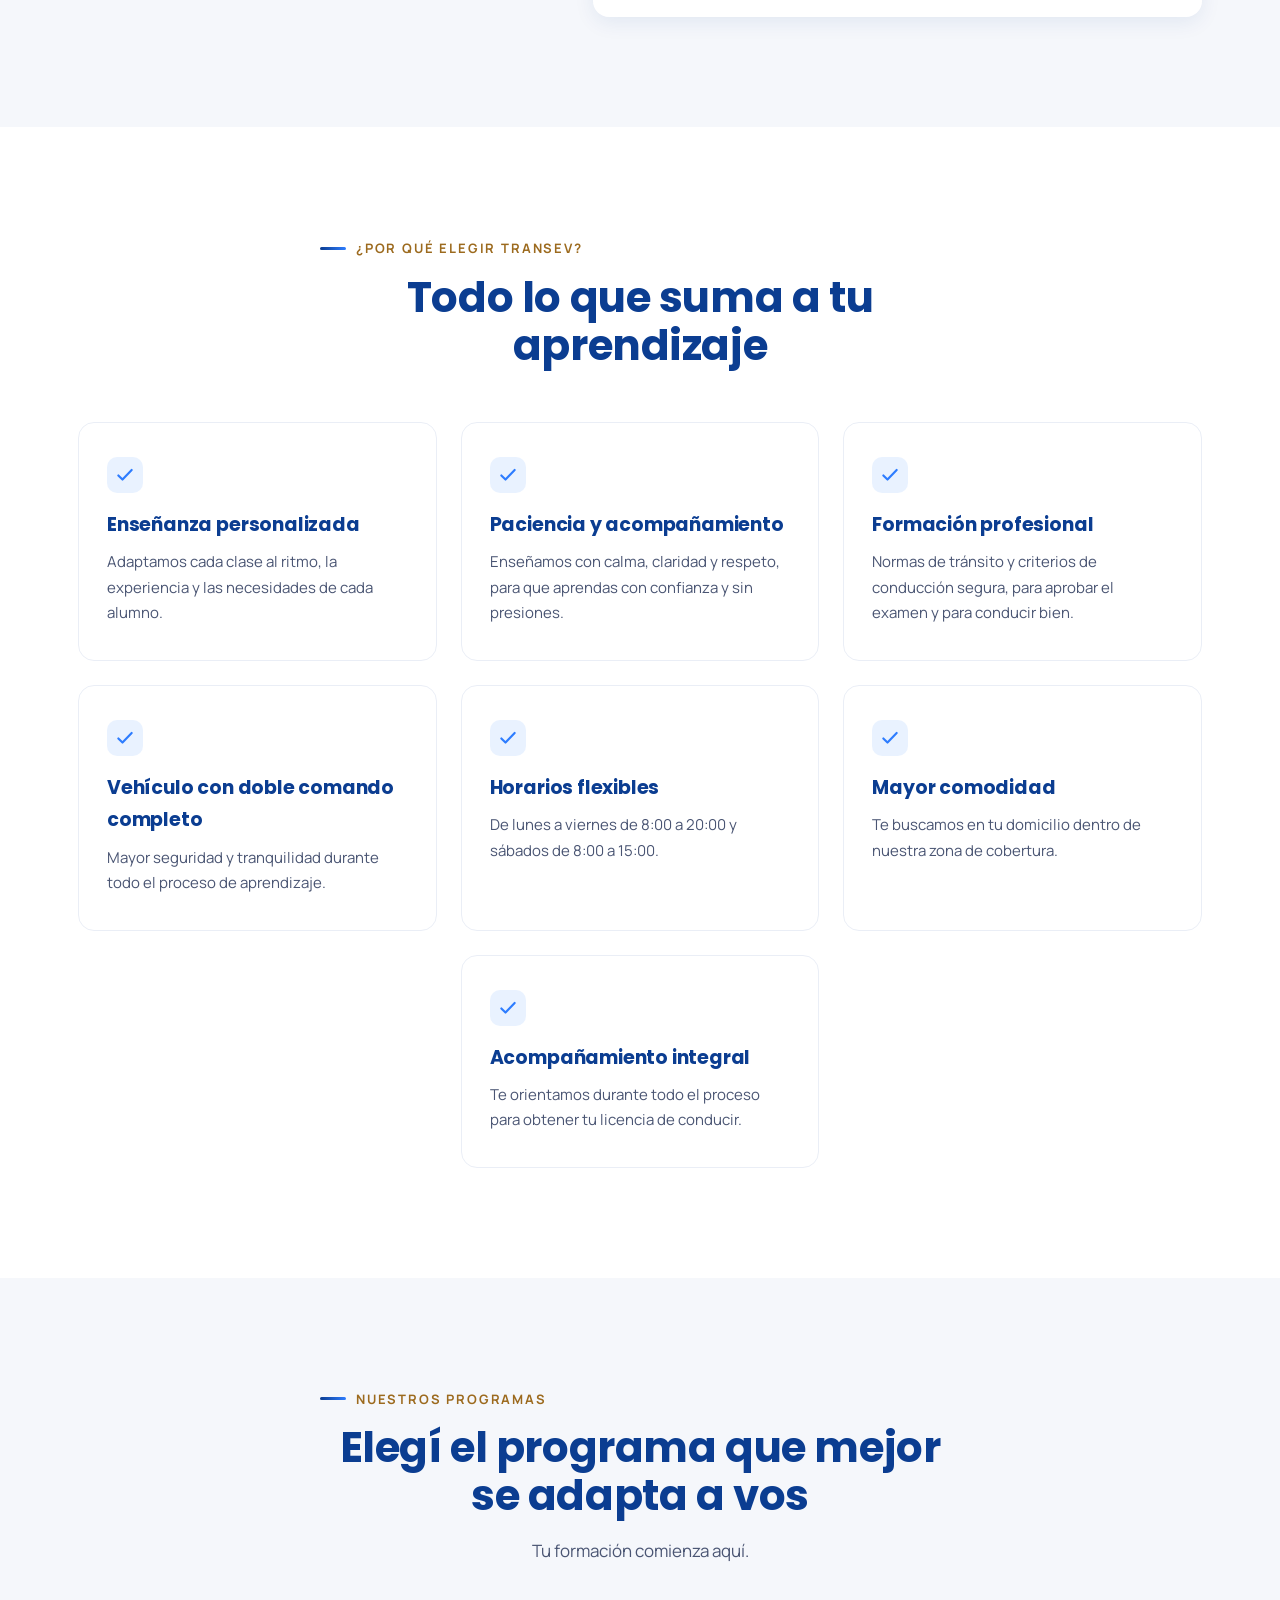
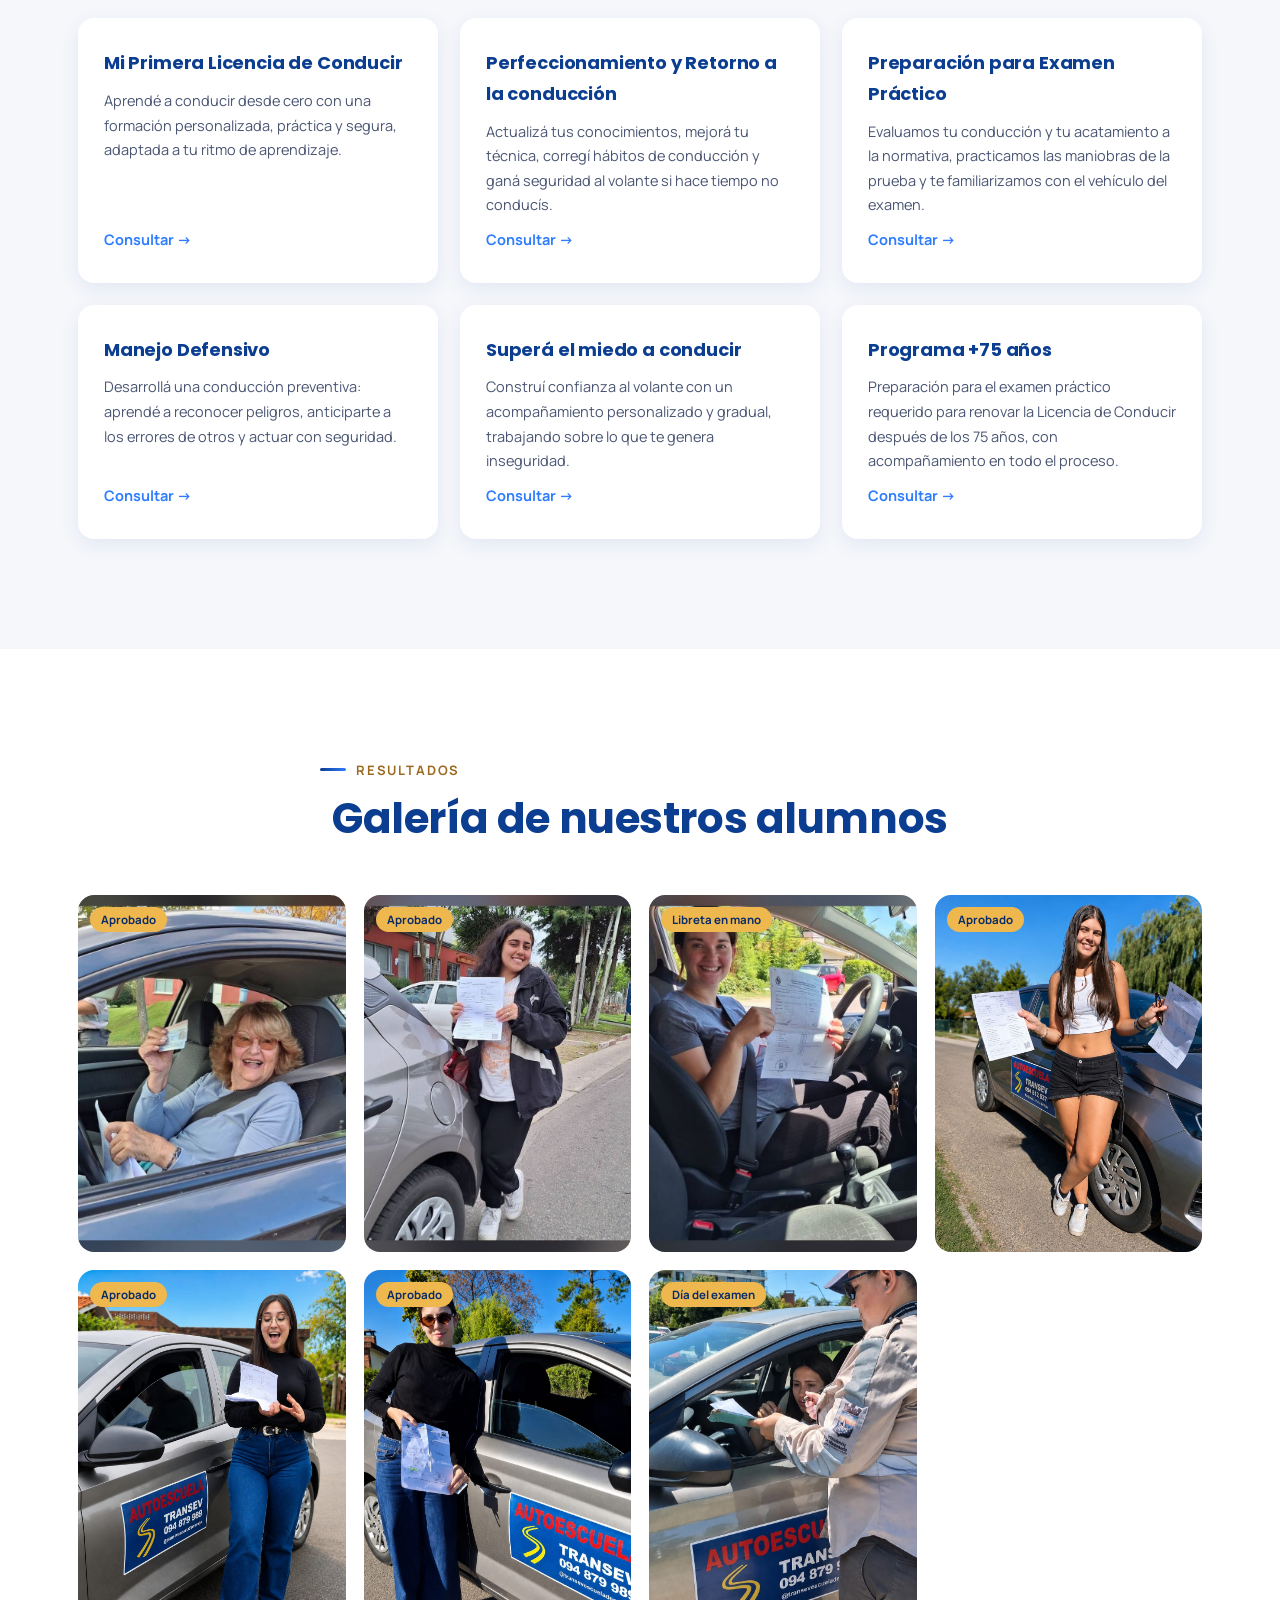
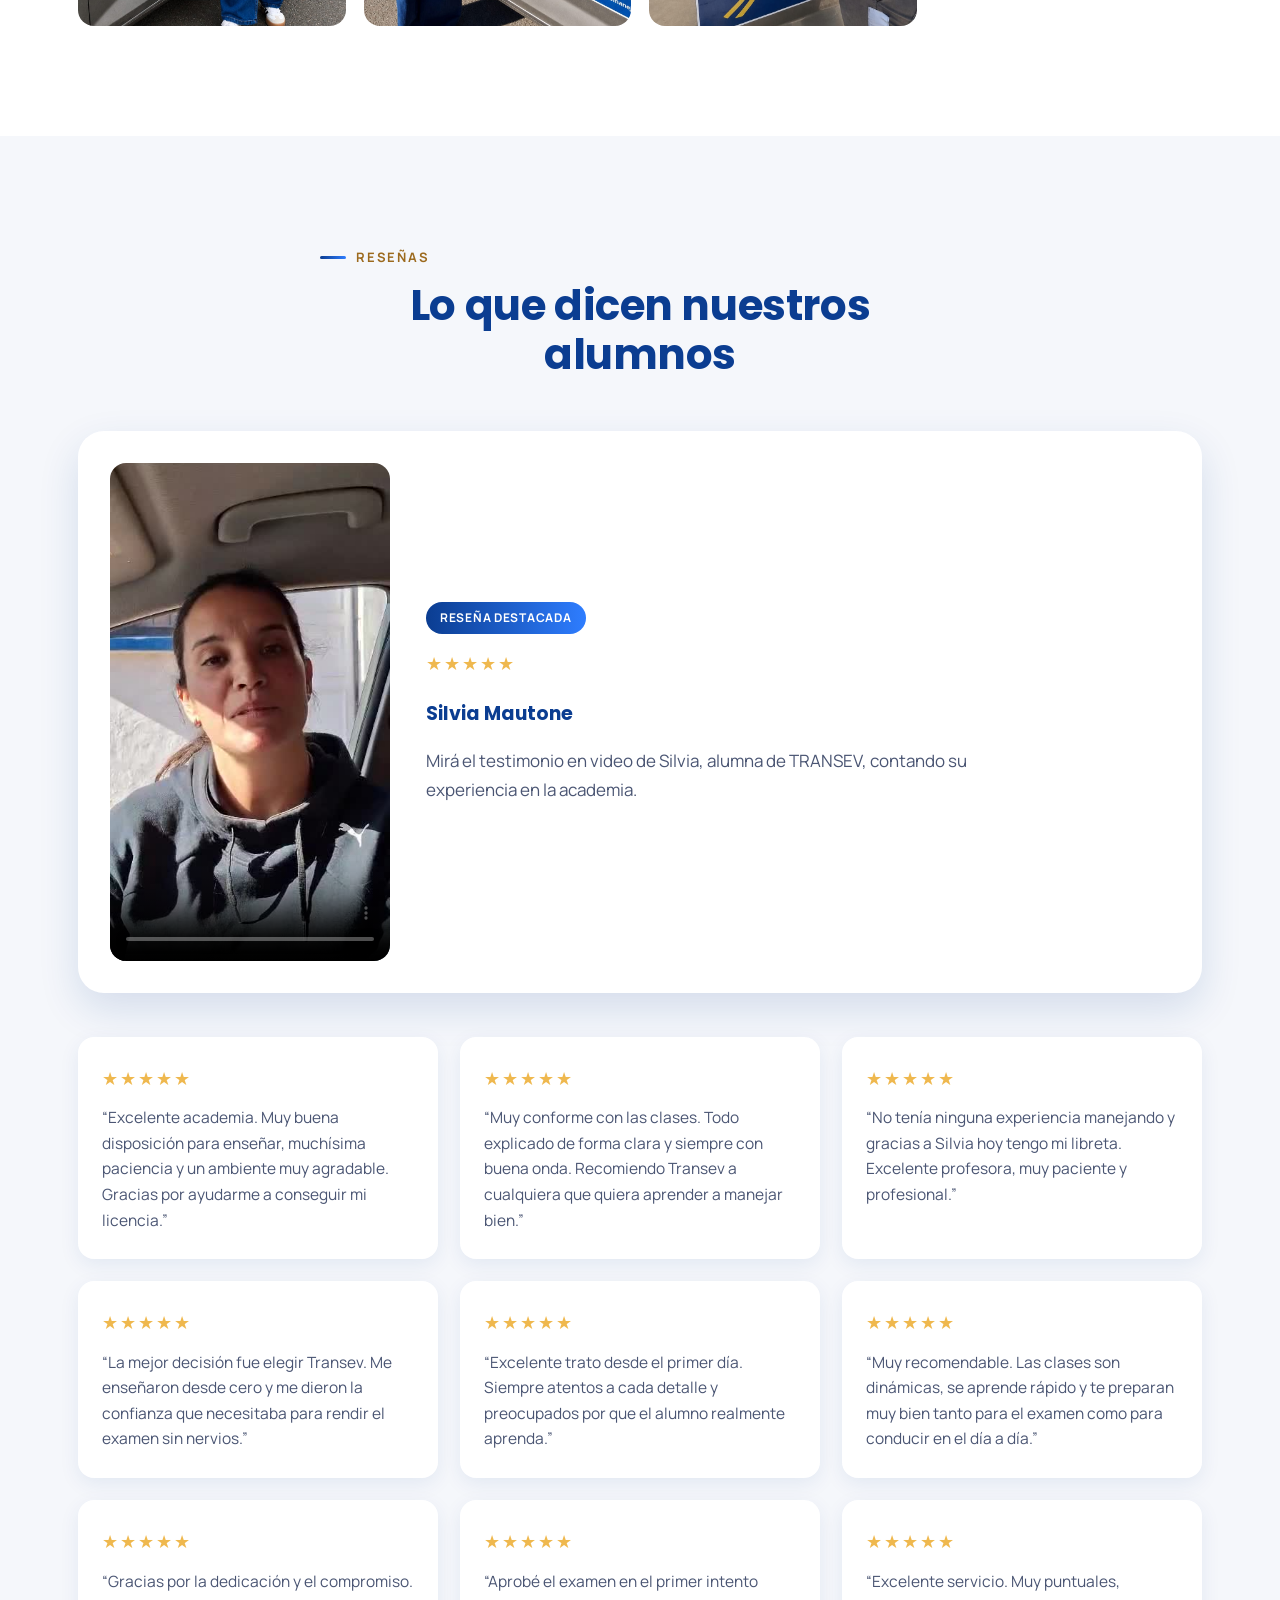
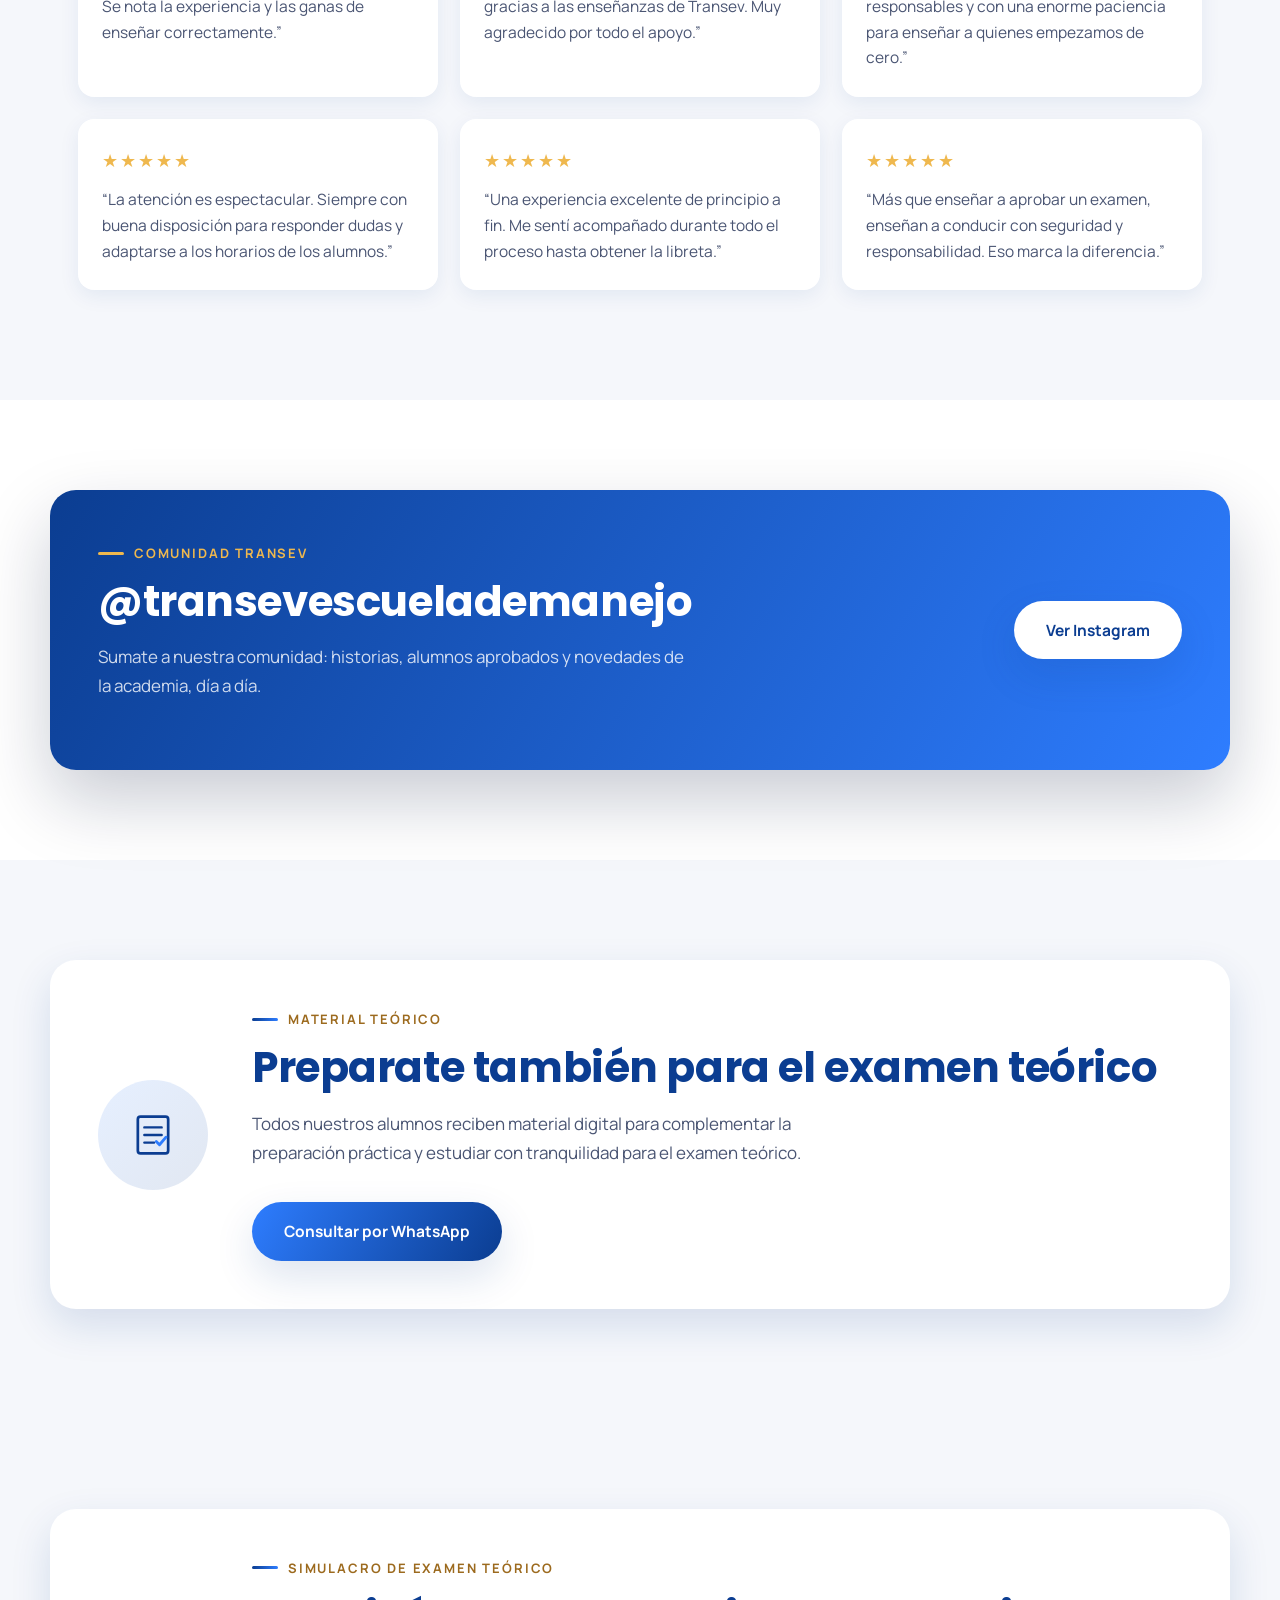
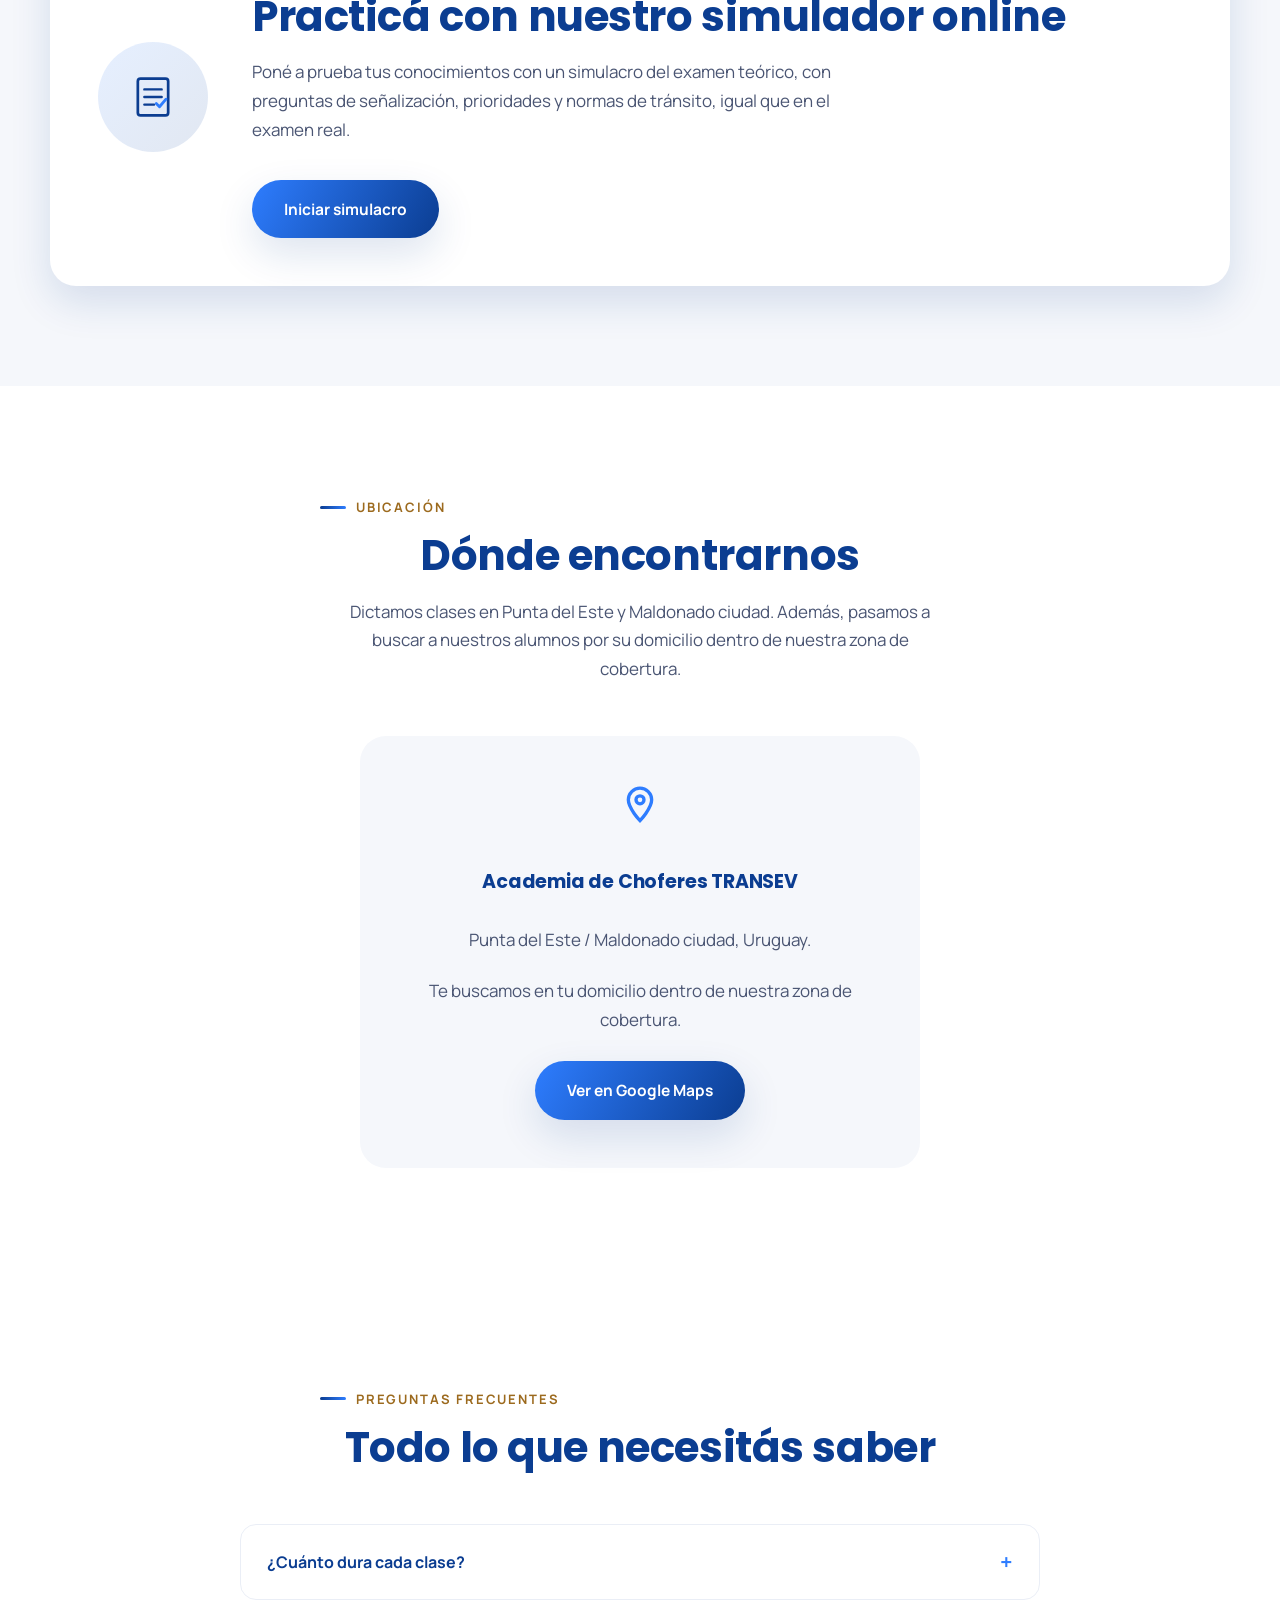
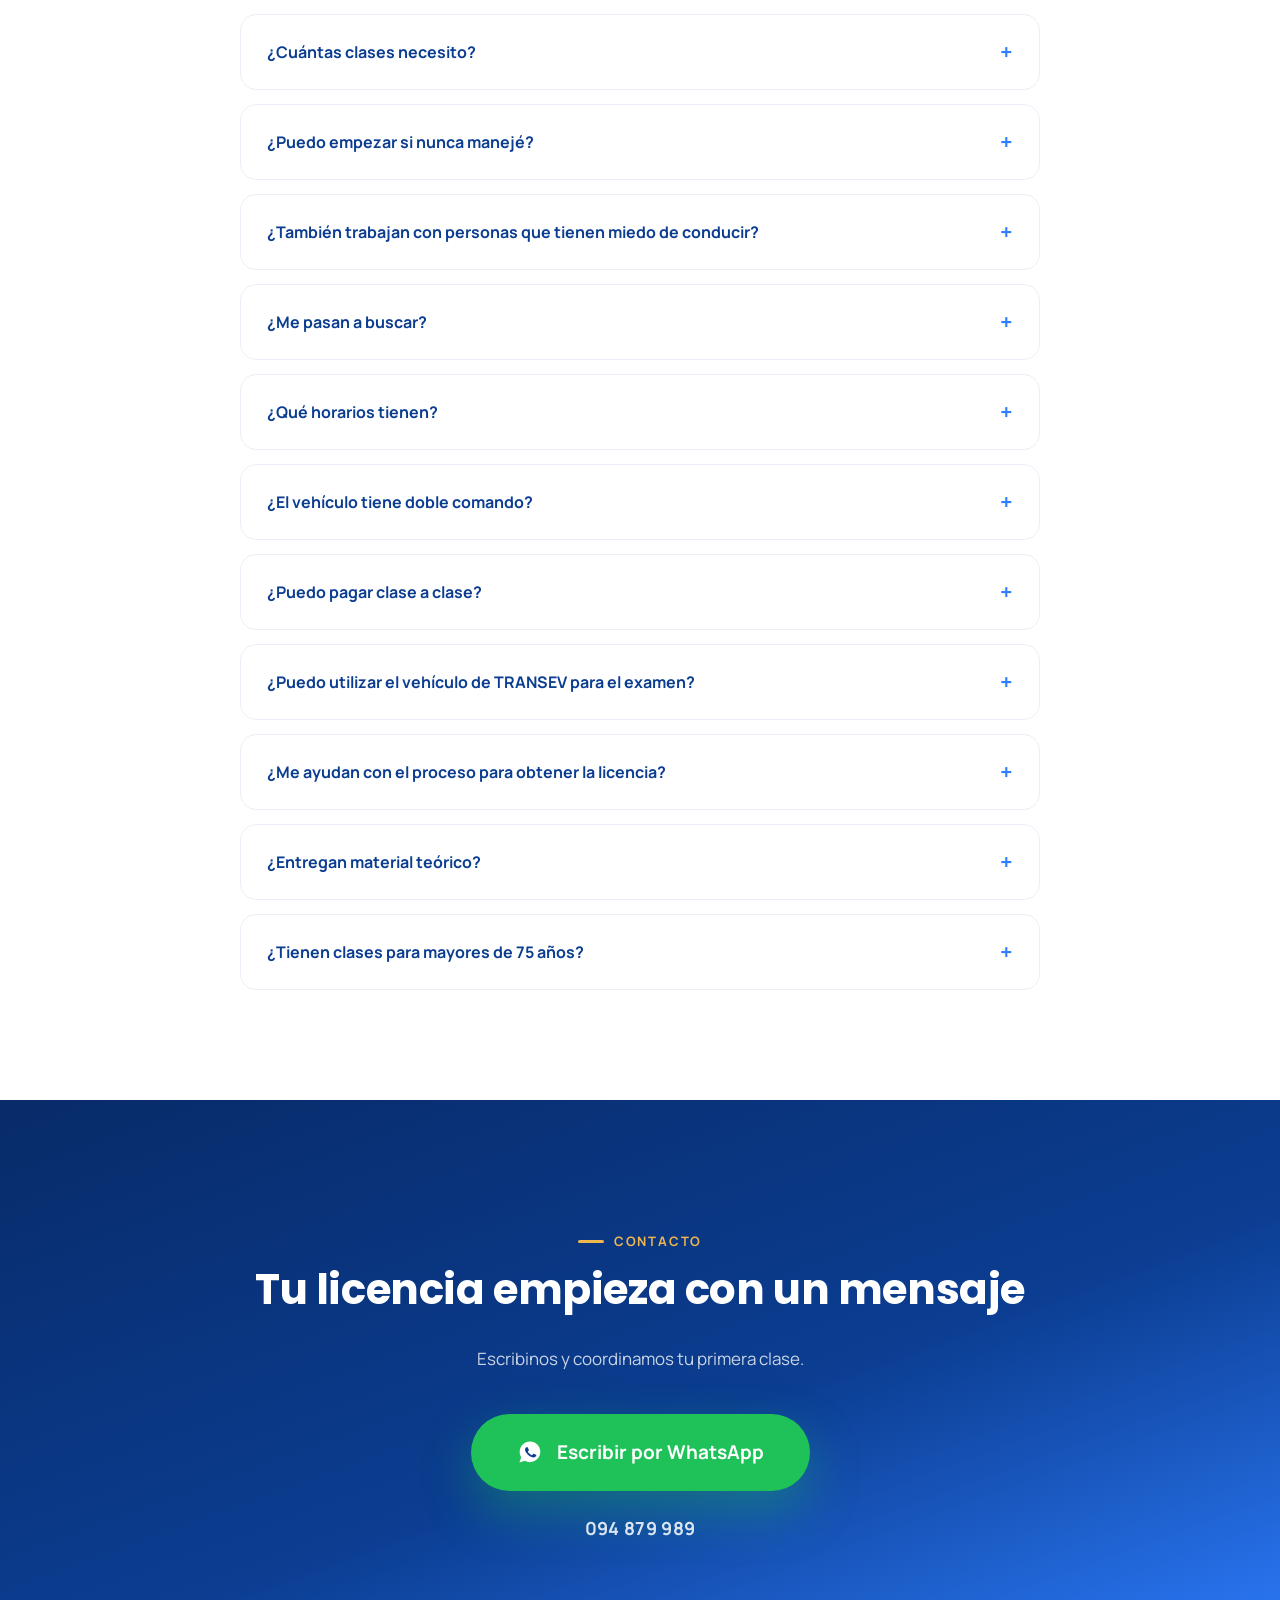
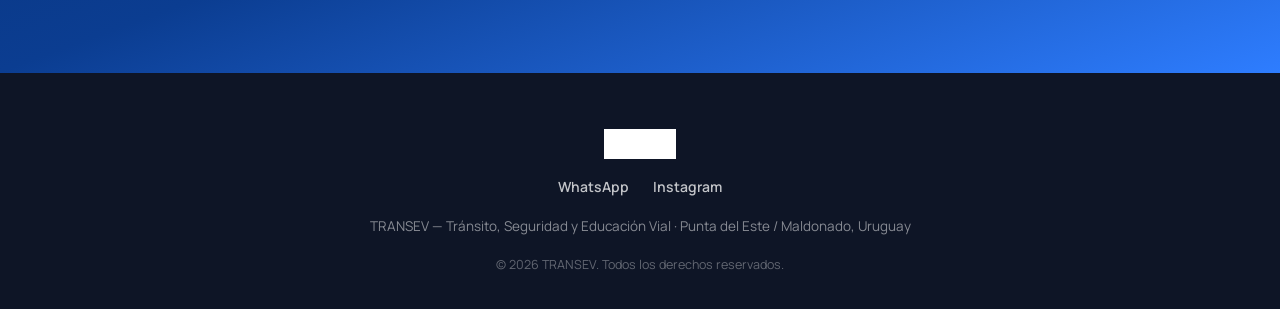
==== commit 91cb8a6c: "Add files via upload" ====
--- a/index.html
+++ b/index.html
@@ -38,9 +38,12 @@
       <a href="#silvia" class="nav-link">Directora</a>
       <a href="#porque" class="nav-link">Por qué elegirnos</a>
       <a href="#programas" class="nav-link">Programas</a>
-      <a href="#testimonios" class="nav-link">Testimonios</a>
+      <a href="#galeria" class="nav-link">Galería</a>
+      <a href="#resenas" class="nav-link">Reseñas</a>
       <a href="#comunidad" class="nav-link">Comunidad</a>
       <a href="#material" class="nav-link">Material teórico</a>
+      <a href="simulacro.html" class="nav-link">Simulacro</a>
+      <a href="#ubicacion" class="nav-link">Ubicación</a>
       <a href="#faq" class="nav-link">FAQ</a>
       <a href="#contacto" class="nav-link nav-cta">Contacto</a>
     </nav>
@@ -121,7 +124,7 @@
       </div>
 
       <div class="about-media reveal delay-1">
-        <img src="assets/images/silvia_casual.jpg" alt="Instructora de TRANSEV al volante">
+        <img src="assets/images/quienes-somos.jpg" alt="Instructora de TRANSEV acompañando a una alumna durante la clase de manejo">
         <div class="about-media-tag">TRANSEV — Punta del Este / Maldonado</div>
       </div>
     </div>
@@ -273,20 +276,15 @@
     </div>
   </section>
 
-  <!-- ===================== TESTIMONIOS Y EXPERIENCIAS ===================== -->
-  <section class="gallery" id="testimonios">
+  <!-- ===================== GALERÍA ===================== -->
+  <section class="gallery" id="galeria">
     <div class="container">
       <div class="section-head reveal center">
         <p class="eyebrow">Resultados</p>
-        <h2 class="section-title">Testimonios y experiencias de nuestros alumnos</h2>
+        <h2 class="section-title">Galería de nuestros alumnos</h2>
       </div>
 
       <div class="gallery-grid">
-        <button class="gallery-item reveal delay-1" data-img="assets/images/salvado1.jpg">
-          <img src="assets/images/salvado1.jpg" alt="Alumna aprobó su examen práctico de manejo">
-          <span class="gallery-overlay">Ver</span>
-          <span class="gallery-badge">Aprobado</span>
-        </button>
         <button class="gallery-item reveal delay-2" data-img="assets/images/salvado3.jpg">
           <img src="assets/images/salvado3.jpg" alt="Alumna joven aprobó su examen práctico de manejo">
           <span class="gallery-overlay">Ver</span>
@@ -301,6 +299,26 @@
           <img src="assets/images/salvado5.jpg" alt="Alumna mostrando su libreta de conducir recién obtenida">
           <span class="gallery-overlay">Ver</span>
           <span class="gallery-badge">Libreta en mano</span>
+        </button>
+        <button class="gallery-item reveal delay-2" data-img="assets/images/alumna-aprobada1.jpg">
+          <img src="assets/images/alumna-aprobada1.jpg" alt="Alumna aprobó su examen práctico junto al vehículo de TRANSEV">
+          <span class="gallery-overlay">Ver</span>
+          <span class="gallery-badge">Aprobado</span>
+        </button>
+        <button class="gallery-item reveal delay-3" data-img="assets/images/alumna-aprobada2.jpg">
+          <img src="assets/images/alumna-aprobada2.jpg" alt="Alumna festejando la aprobación de su examen de manejo">
+          <span class="gallery-overlay">Ver</span>
+          <span class="gallery-badge">Aprobado</span>
+        </button>
+        <button class="gallery-item reveal delay-1" data-img="assets/images/alumna-aprobada3.jpg">
+          <img src="assets/images/alumna-aprobada3.jpg" alt="Alumna con la documentación de su examen aprobado junto al vehículo de TRANSEV">
+          <span class="gallery-overlay">Ver</span>
+          <span class="gallery-badge">Aprobado</span>
+        </button>
+        <button class="gallery-item reveal delay-2" data-img="assets/images/alumna-examen-intendencia.jpg">
+          <img src="assets/images/alumna-examen-intendencia.jpg" alt="Alumna rindiendo el examen práctico con inspectora de la Intendencia de Maldonado">
+          <span class="gallery-overlay">Ver</span>
+          <span class="gallery-badge">Día del examen</span>
         </button>
       </div>
     </div>
@@ -313,6 +331,82 @@
     <img src="" alt="" id="lightboxImg">
     <button class="lightbox-next" id="lightboxNext" aria-label="Siguiente">&#8250;</button>
   </div>
+
+  <!-- ===================== RESEÑAS ===================== -->
+  <section class="reviews" id="resenas">
+    <div class="container">
+      <div class="section-head reveal center">
+        <p class="eyebrow">Reseñas</p>
+        <h2 class="section-title">Lo que dicen nuestros alumnos</h2>
+      </div>
+
+      <div class="review-featured reveal">
+        <div class="review-featured-video">
+          <video controls preload="metadata" poster="assets/video/resena-silvia-mautone-poster.jpg">
+            <source src="assets/video/resena-silvia-mautone.mp4" type="video/mp4">
+            Tu navegador no admite la reproducción de video.
+          </video>
+        </div>
+        <div class="review-featured-content">
+          <span class="review-featured-tag">Reseña destacada</span>
+          <div class="review-stars">★★★★★</div>
+          <p class="review-featured-name">Silvia Mautone</p>
+          <p class="section-text">Mirá el testimonio en video de Silvia, alumna de TRANSEV, contando su experiencia en la academia.</p>
+        </div>
+      </div>
+
+      <div class="reviews-grid">
+        <div class="review-card reveal delay-1">
+          <div class="review-stars">★★★★★</div>
+          <p>“Excelente academia. Muy buena disposición para enseñar, muchísima paciencia y un ambiente muy agradable. Gracias por ayudarme a conseguir mi licencia.”</p>
+        </div>
+        <div class="review-card reveal delay-2">
+          <div class="review-stars">★★★★★</div>
+          <p>“Muy conforme con las clases. Todo explicado de forma clara y siempre con buena onda. Recomiendo Transev a cualquiera que quiera aprender a manejar bien.”</p>
+        </div>
+        <div class="review-card reveal delay-3">
+          <div class="review-stars">★★★★★</div>
+          <p>“No tenía ninguna experiencia manejando y gracias a Silvia hoy tengo mi libreta. Excelente profesora, muy paciente y profesional.”</p>
+        </div>
+        <div class="review-card reveal delay-1">
+          <div class="review-stars">★★★★★</div>
+          <p>“La mejor decisión fue elegir Transev. Me enseñaron desde cero y me dieron la confianza que necesitaba para rendir el examen sin nervios.”</p>
+        </div>
+        <div class="review-card reveal delay-2">
+          <div class="review-stars">★★★★★</div>
+          <p>“Excelente trato desde el primer día. Siempre atentos a cada detalle y preocupados por que el alumno realmente aprenda.”</p>
+        </div>
+        <div class="review-card reveal delay-3">
+          <div class="review-stars">★★★★★</div>
+          <p>“Muy recomendable. Las clases son dinámicas, se aprende rápido y te preparan muy bien tanto para el examen como para conducir en el día a día.”</p>
+        </div>
+        <div class="review-card reveal delay-1">
+          <div class="review-stars">★★★★★</div>
+          <p>“Gracias por la dedicación y el compromiso. Se nota la experiencia y las ganas de enseñar correctamente.”</p>
+        </div>
+        <div class="review-card reveal delay-2">
+          <div class="review-stars">★★★★★</div>
+          <p>“Aprobé el examen en el primer intento gracias a las enseñanzas de Transev. Muy agradecido por todo el apoyo.”</p>
+        </div>
+        <div class="review-card reveal delay-3">
+          <div class="review-stars">★★★★★</div>
+          <p>“Excelente servicio. Muy puntuales, responsables y con una enorme paciencia para enseñar a quienes empezamos de cero.”</p>
+        </div>
+        <div class="review-card reveal delay-1">
+          <div class="review-stars">★★★★★</div>
+          <p>“La atención es espectacular. Siempre con buena disposición para responder dudas y adaptarse a los horarios de los alumnos.”</p>
+        </div>
+        <div class="review-card reveal delay-2">
+          <div class="review-stars">★★★★★</div>
+          <p>“Una experiencia excelente de principio a fin. Me sentí acompañado durante todo el proceso hasta obtener la libreta.”</p>
+        </div>
+        <div class="review-card reveal delay-3">
+          <div class="review-stars">★★★★★</div>
+          <p>“Más que enseñar a aprobar un examen, enseñan a conducir con seguridad y responsabilidad. Eso marca la diferencia.”</p>
+        </div>
+      </div>
+    </div>
+  </section>
 
   <!-- ===================== COMUNIDAD TRANSEV ===================== -->
   <section class="instagram" id="comunidad">
@@ -344,6 +438,48 @@
     </div>
   </section>
 
+  <!-- ===================== SIMULACRO DE EXAMEN ===================== -->
+  <section class="material simulacro-promo" id="simulacro">
+    <div class="container material-inner">
+      <div class="material-icon-wrap reveal">
+        <img src="assets/icons/examen.svg" alt="" class="material-icon">
+      </div>
+      <div class="reveal delay-1">
+        <p class="eyebrow">Simulacro de examen teórico</p>
+        <h2 class="section-title">Practicá con nuestro simulador online</h2>
+        <p class="section-text">
+          Poné a prueba tus conocimientos con un simulacro del examen teórico, con preguntas de
+          señalización, prioridades y normas de tránsito, igual que en el examen real.
+        </p>
+        <a href="simulacro.html" target="_blank" rel="noopener" class="btn btn-primary">Iniciar simulacro</a>
+      </div>
+    </div>
+  </section>
+
+  <!-- ===================== UBICACIÓN ===================== -->
+  <section class="location" id="ubicacion">
+    <div class="container">
+      <div class="section-head reveal center">
+        <p class="eyebrow">Ubicación</p>
+        <h2 class="section-title">Dónde encontrarnos</h2>
+        <p class="section-text center-text">
+          Dictamos clases en Punta del Este y Maldonado ciudad. Además, pasamos a buscar a
+          nuestros alumnos por su domicilio dentro de nuestra zona de cobertura.
+        </p>
+      </div>
+
+      <div class="location-single">
+        <div class="location-content reveal delay-1">
+          <img src="assets/icons/pin.svg" alt="" class="location-pin">
+          <h3 class="sub-title">Academia de Choferes TRANSEV</h3>
+          <p class="section-text">Punta del Este / Maldonado ciudad, Uruguay.</p>
+          <p class="section-text">Te buscamos en tu domicilio dentro de nuestra zona de cobertura.</p>
+          <a href="https://www.google.com/maps/place/Academia+de+Choferes+Transev/@-34.9162154,-54.9618155,15z/data=!4m10!1m2!2m1!1stransev+academia+!3m6!1s0x957511d4b7458141:0x18dd63eb90d470b6!8m2!3d-34.9149249!4d-54.9652506!15sChB0cmFuc2V2IGFjYWRlbWlhWhIiEHRyYW5zZXYgYWNhZGVtaWGSAQ5kcml2aW5nX3NjaG9vbJoBJENoZERTVWhOTUc5blMwVkpRMEZuU1VOc2JHOUlhalpSUlJBQuABAPoBBAgAEBM!16s%2Fg%2F11l68fc8pz?entry=ttu&g_ep=EgoyMDI2MDcyOS4wIKXMDSoASAFQAw%3D%3D" target="_blank" rel="noopener" class="btn btn-primary">Ver en Google Maps</a>
+        </div>
+      </div>
+    </div>
+  </section>
+
   <!-- ===================== FAQ ===================== -->
   <section class="faq" id="faq">
     <div class="container">
--- a/styles.css
+++ b/styles.css
@@ -503,6 +503,95 @@
 .lightbox-close{ top:26px; right:26px; font-size:26px; }
 .lightbox-prev{ left:26px; top:50%; transform:translateY(-50%); }
 .lightbox-next{ right:26px; top:50%; transform:translateY(-50%); }
+
+/* =========================================================
+   RESEÑAS
+   ========================================================= */
+.reviews{ padding:110px 0; background:var(--gray-50); }
+.review-stars{
+  color:var(--gold);
+  font-size:18px;
+  letter-spacing:2px;
+  margin-bottom:12px;
+}
+.review-featured{
+  display:grid;
+  grid-template-columns:280px 1fr;
+  gap:36px;
+  align-items:center;
+  background:var(--white);
+  border-radius:var(--radius-lg);
+  box-shadow:var(--shadow-md);
+  padding:32px;
+  margin-bottom:44px;
+}
+.review-featured-video{
+  border-radius:var(--radius-md);
+  overflow:hidden;
+  aspect-ratio:9/16;
+  background:var(--ink);
+}
+.review-featured-video video{ width:100%; height:100%; object-fit:cover; }
+.review-featured-tag{
+  display:inline-block;
+  background:linear-gradient(90deg, var(--navy), var(--blue));
+  color:var(--white);
+  font-size:12px;
+  font-weight:700;
+  letter-spacing:0.06em;
+  text-transform:uppercase;
+  padding:6px 14px;
+  border-radius:100px;
+  margin-bottom:14px;
+}
+.review-featured-name{
+  font-family:'Poppins', sans-serif;
+  font-weight:700;
+  color:var(--navy);
+  font-size:19px;
+  margin-bottom:8px;
+}
+.reviews-grid{
+  display:grid;
+  grid-template-columns:repeat(3, 1fr);
+  gap:22px;
+}
+.review-card{
+  background:var(--white);
+  border-radius:var(--radius-md);
+  box-shadow:var(--shadow-sm);
+  padding:26px 24px;
+}
+.review-card p{
+  color:var(--ink-soft);
+  font-size:15.5px;
+  line-height:1.65;
+  margin:0;
+}
+
+/* =========================================================
+   UBICACIÓN
+   ========================================================= */
+.location{ padding:110px 0; }
+.location-single{
+  display:flex;
+  justify-content:center;
+}
+.location-content{
+  background:var(--gray-50);
+  border-radius:var(--radius-lg);
+  padding:48px;
+  max-width:560px;
+  width:100%;
+  text-align:center;
+  display:flex;
+  flex-direction:column;
+  align-items:center;
+}
+.location-pin{ width:40px; height:40px; margin-bottom:16px; }
+.location-content .sub-title{ margin-bottom:10px; }
+.location-content .section-text{ margin-bottom:6px; }
+.location-content .btn-primary{ margin-top:20px; }
 
 /* =========================================================
    MATERIAL TEÓRICO
@@ -697,6 +786,8 @@
   .gallery-grid{ grid-template-columns:repeat(2,1fr); }
   .stats-grid{ grid-template-columns:repeat(2,1fr); row-gap:34px; }
   .material-inner{ flex-direction:column; text-align:center; padding:40px; }
+  .reviews-grid{ grid-template-columns:repeat(2,1fr); }
+  .review-featured{ grid-template-columns:220px 1fr; }
 }
 
 /* ---------- El menú pasa a formato hamburguesa antes,
@@ -729,11 +820,14 @@
    ========================================================= */
 @media (max-width:760px){
   .hero-content{ padding-top:90px; }
-  .about, .director, .why, .cursos, .gallery, .faq, .instagram, .material{ padding:70px 0; }
+  .about, .director, .why, .cursos, .gallery, .faq, .instagram, .material, .reviews, .location{ padding:70px 0; }
 
   .why-grid, .cursos-grid, .gallery-grid{ grid-template-columns:1fr 1fr; }
   .instagram-card{ flex-direction:column; text-align:center; }
   .stats-grid{ grid-template-columns:1fr 1fr; }
+  .reviews-grid{ grid-template-columns:1fr; }
+  .review-featured{ grid-template-columns:1fr; text-align:center; }
+  .review-featured-video{ max-width:260px; margin:0 auto; }
 }
 
 @media (max-width:480px){
@@ -741,4 +835,5 @@
   .hero-title{ font-size:56px; }
   .instagram-card, .contact{ padding-left:20px; padding-right:20px; }
   .btn-whatsapp-big{ padding:18px 32px; font-size:16.5px; }
-}
+  .location-content{ padding:28px; }
+}
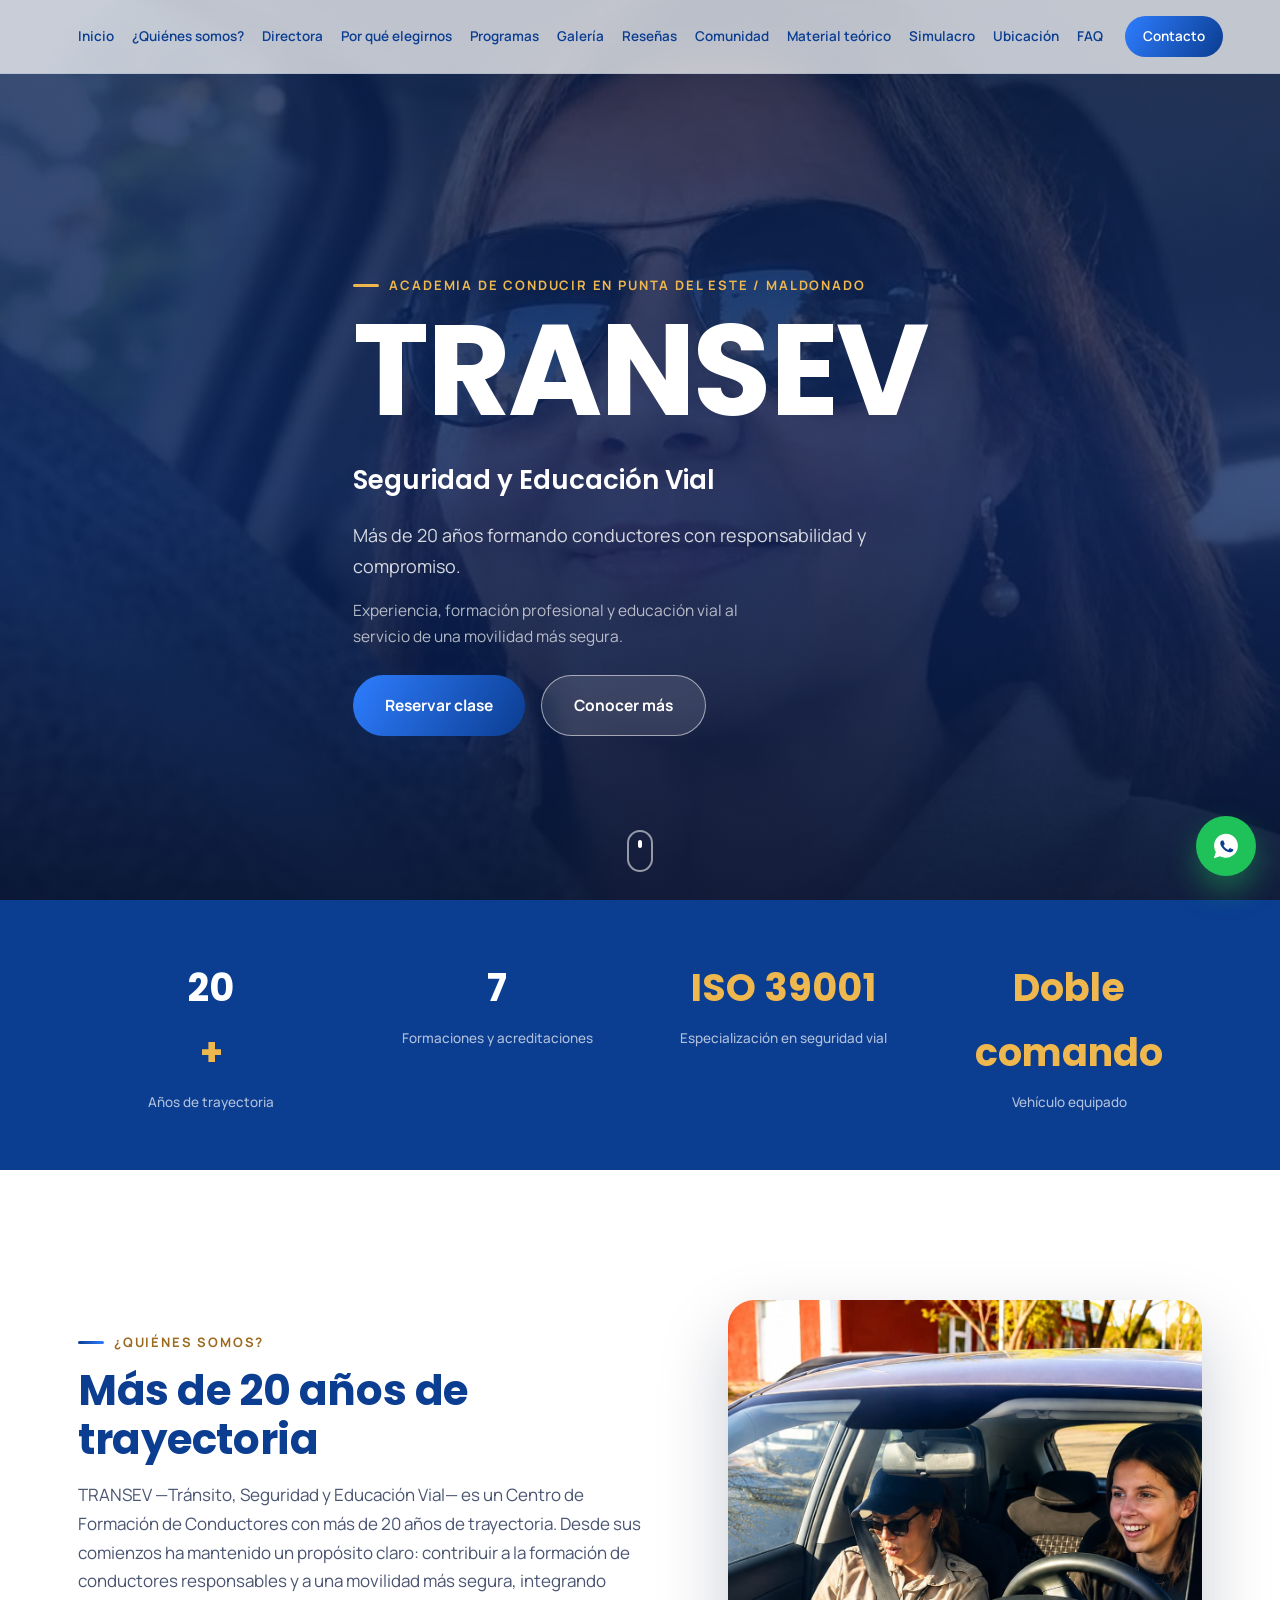
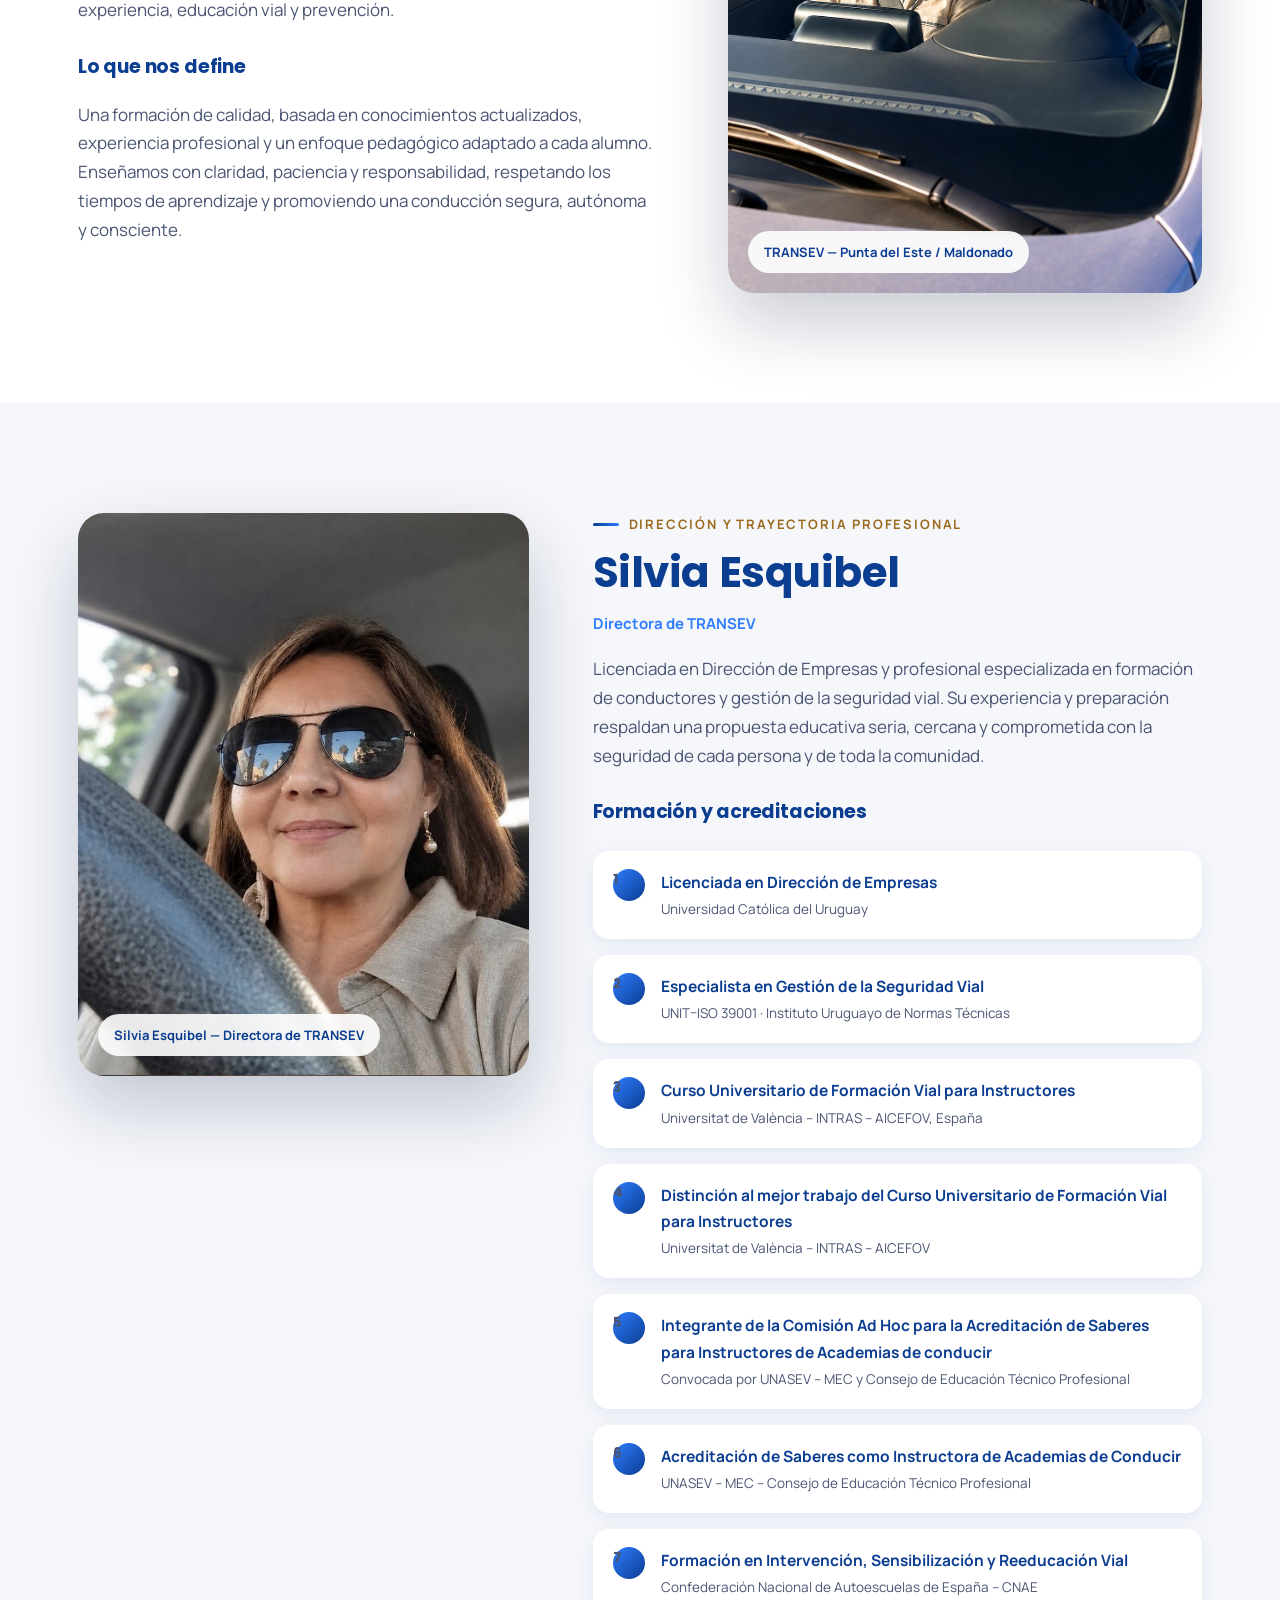
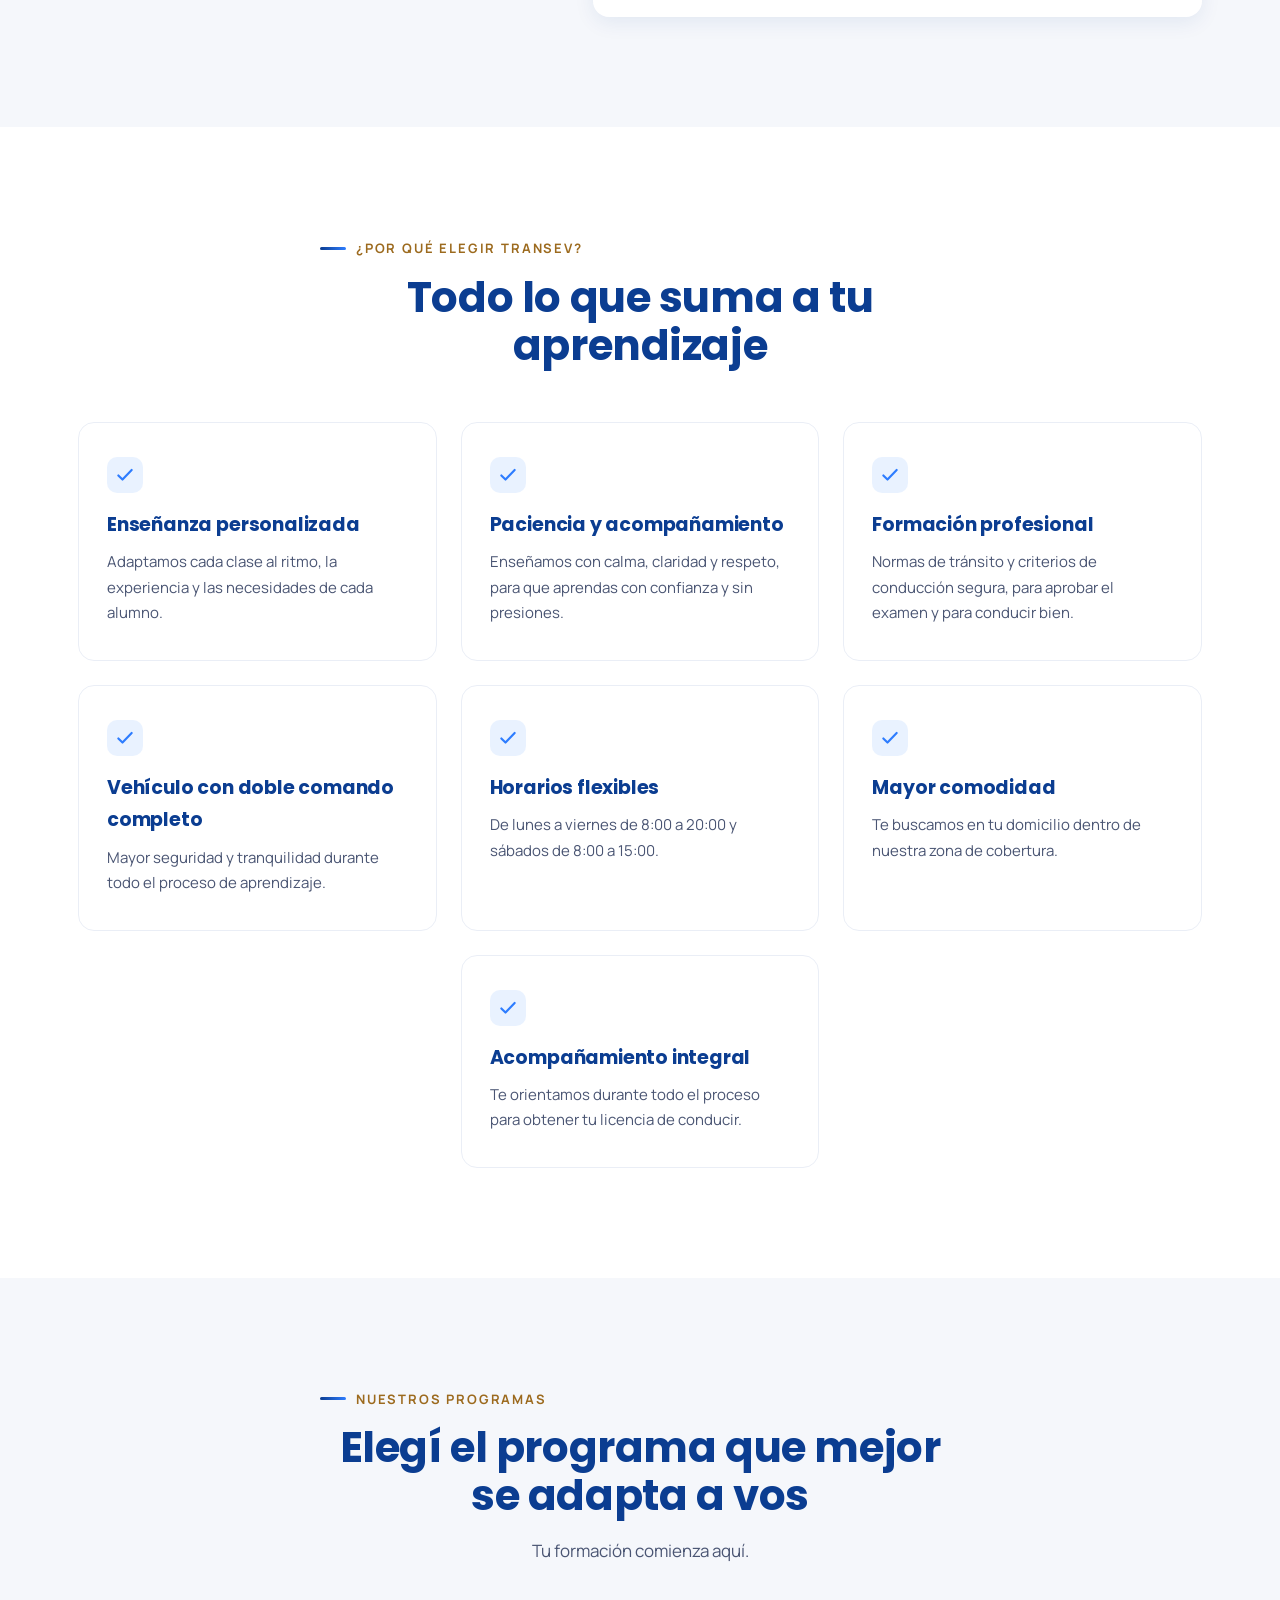
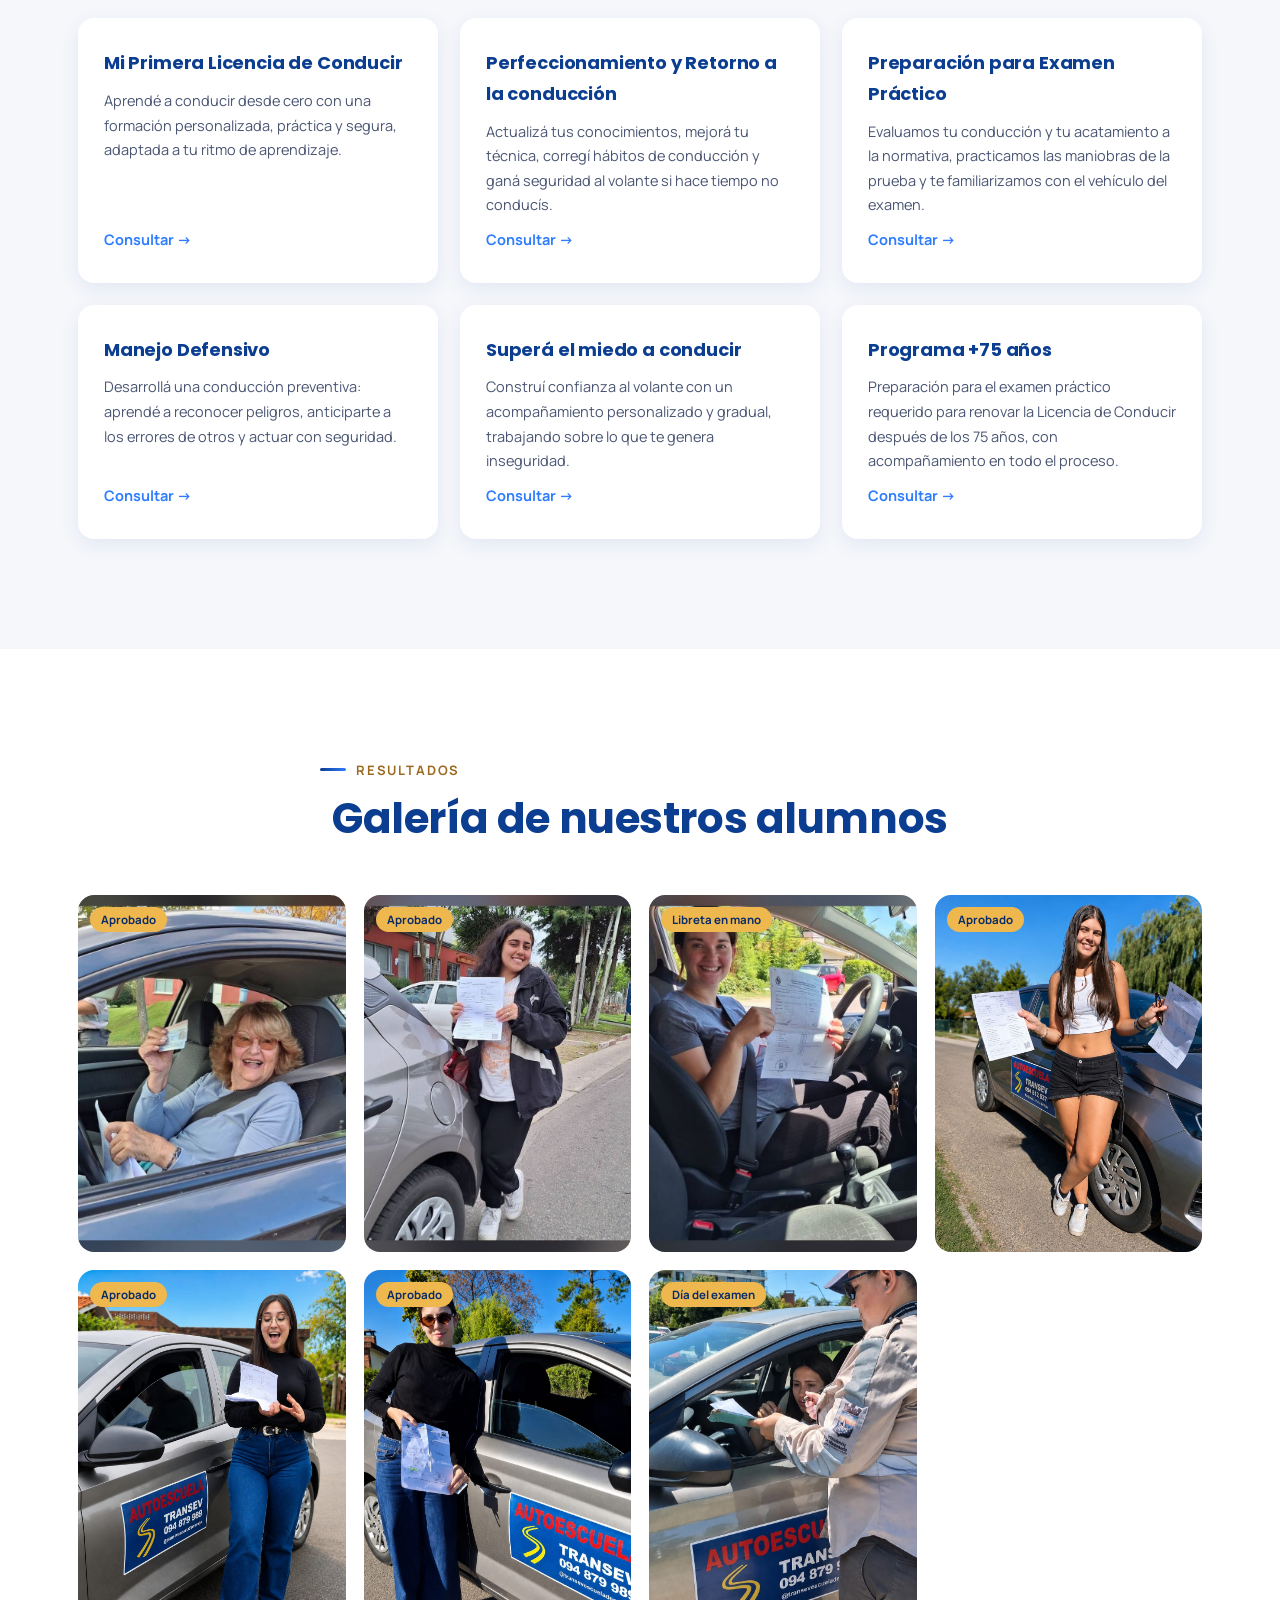
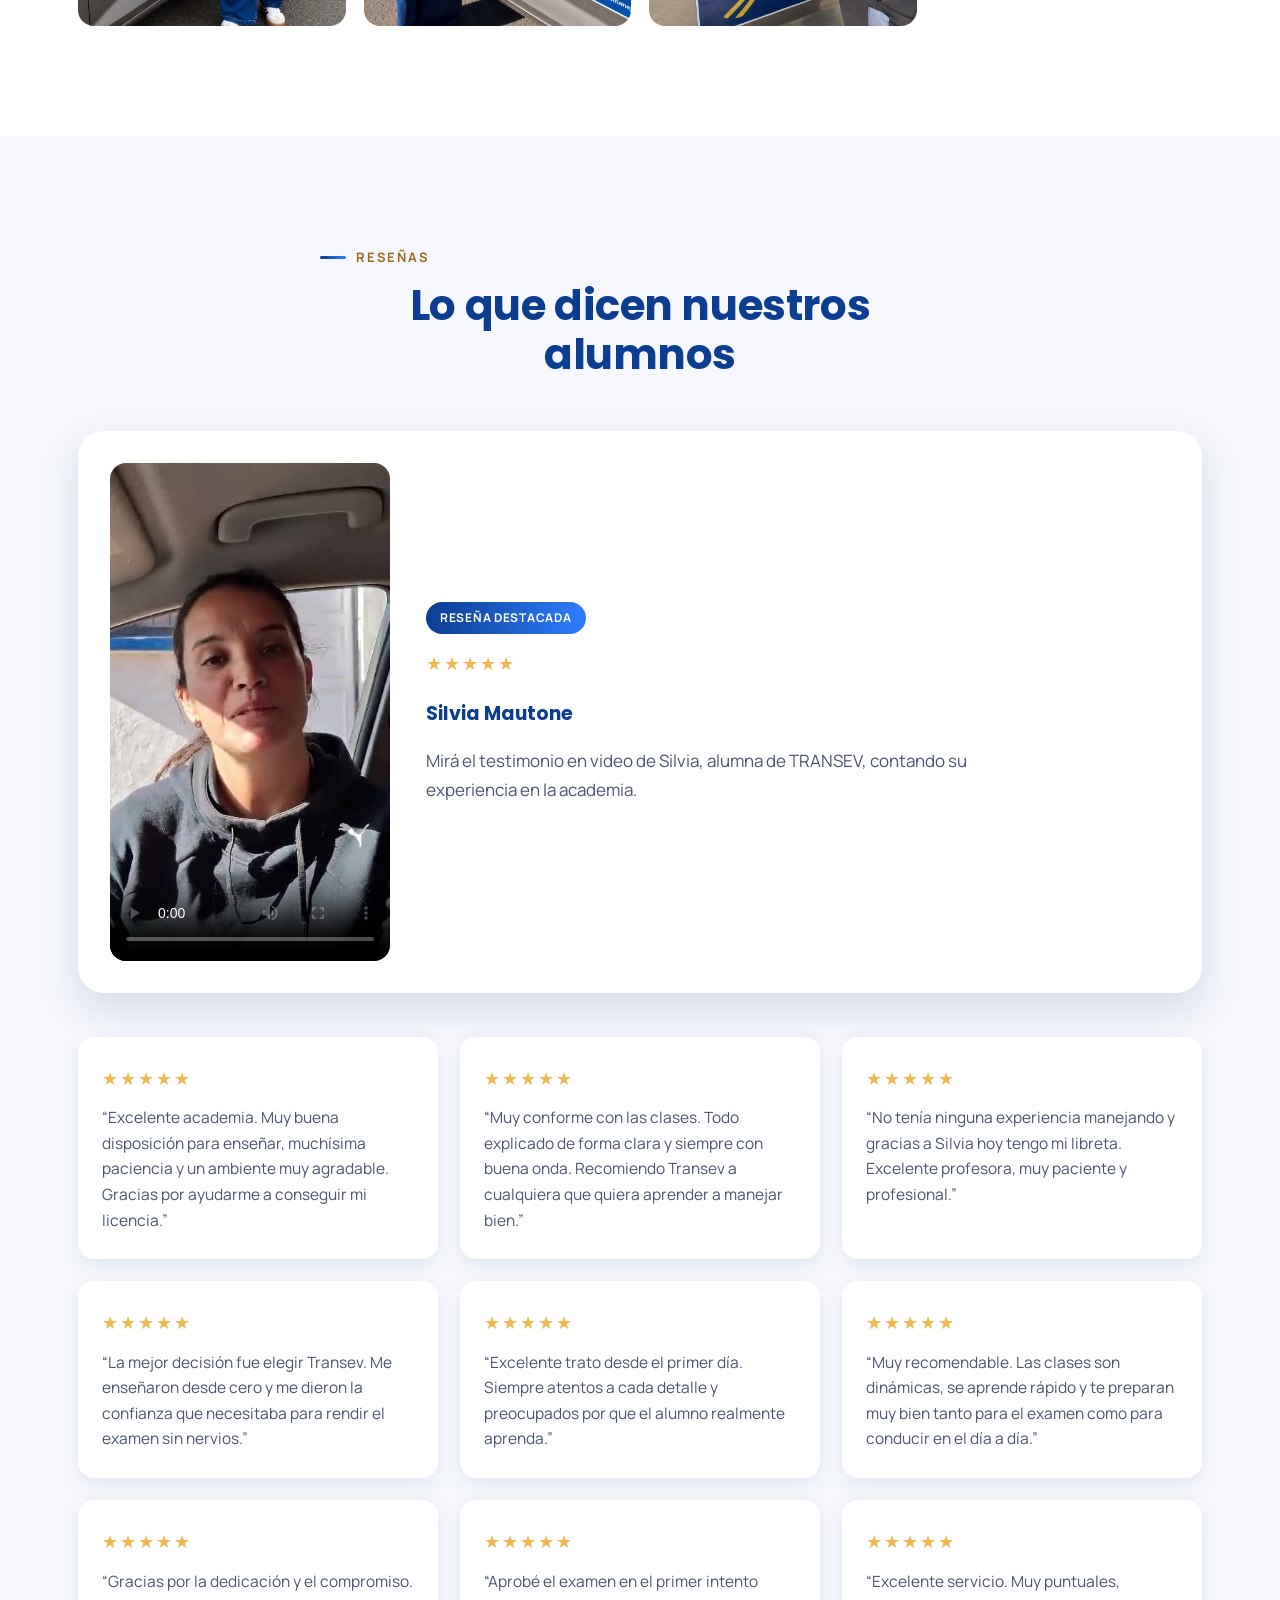
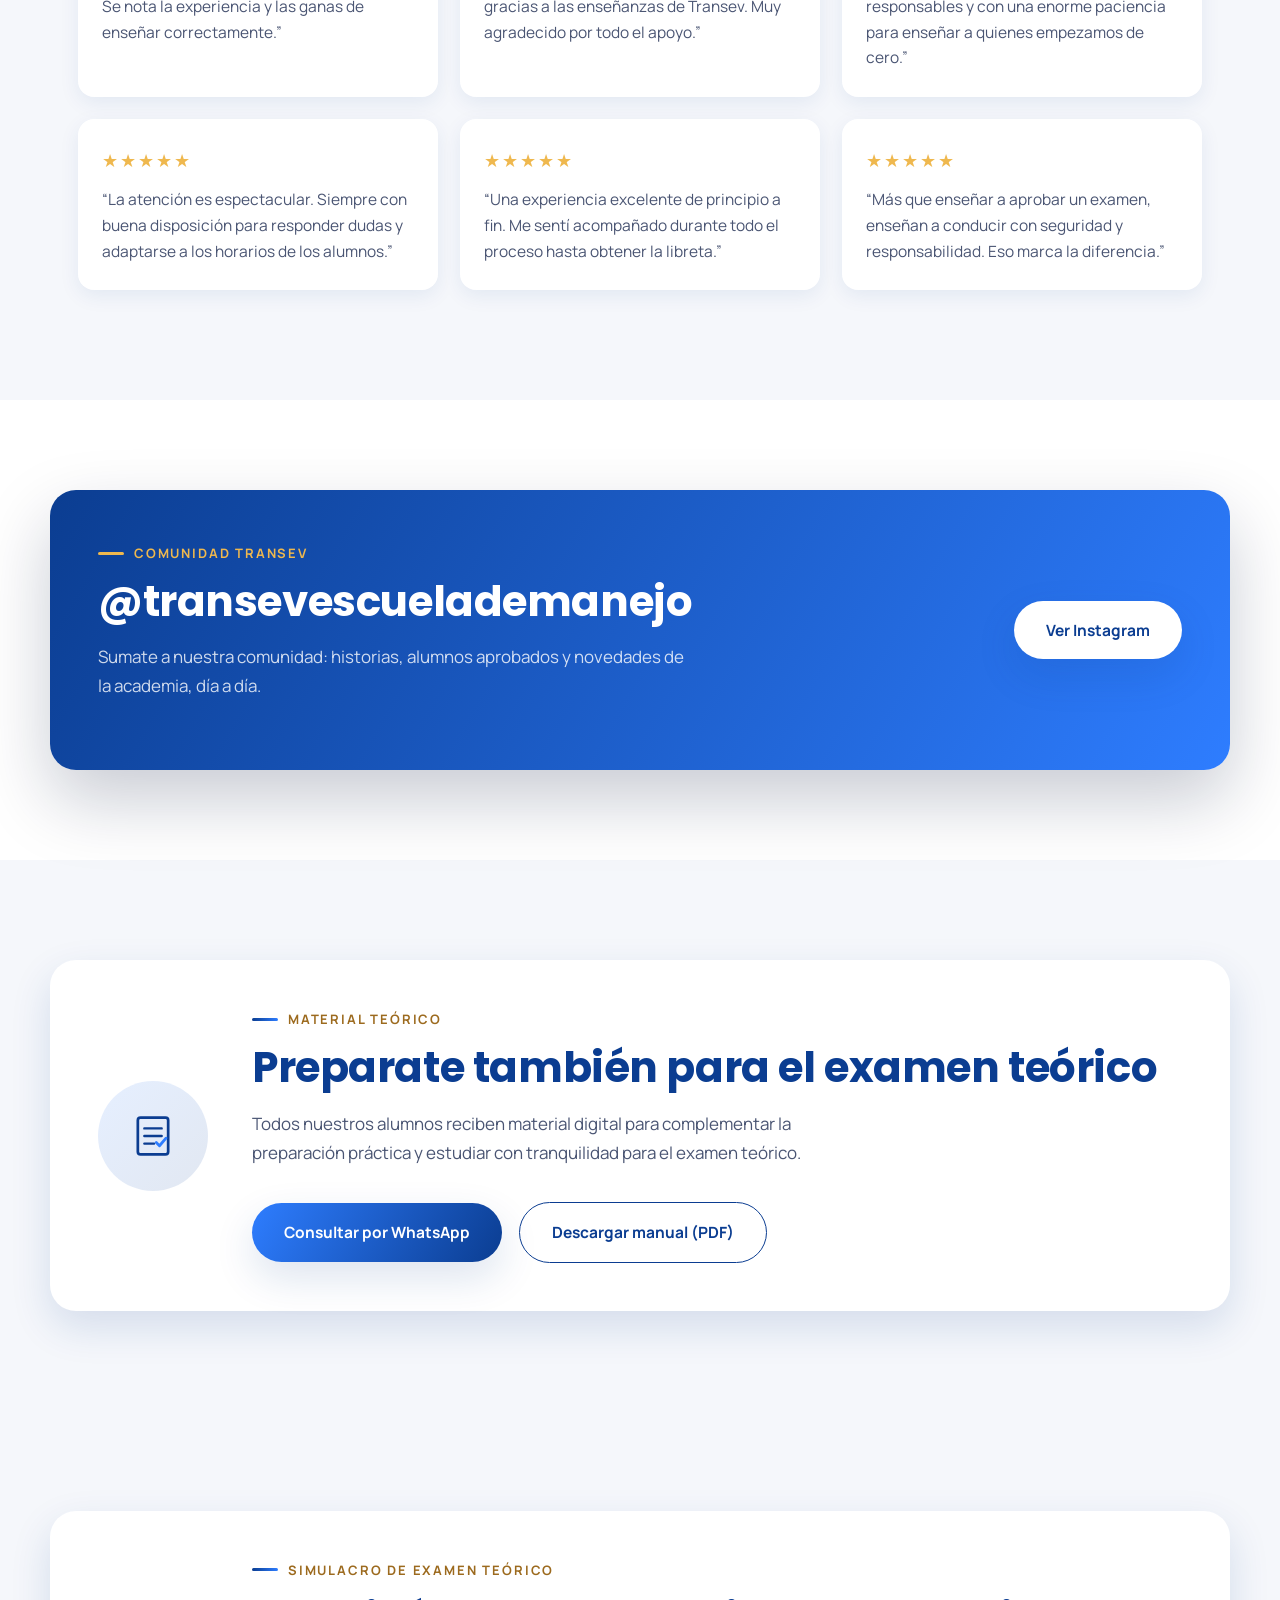
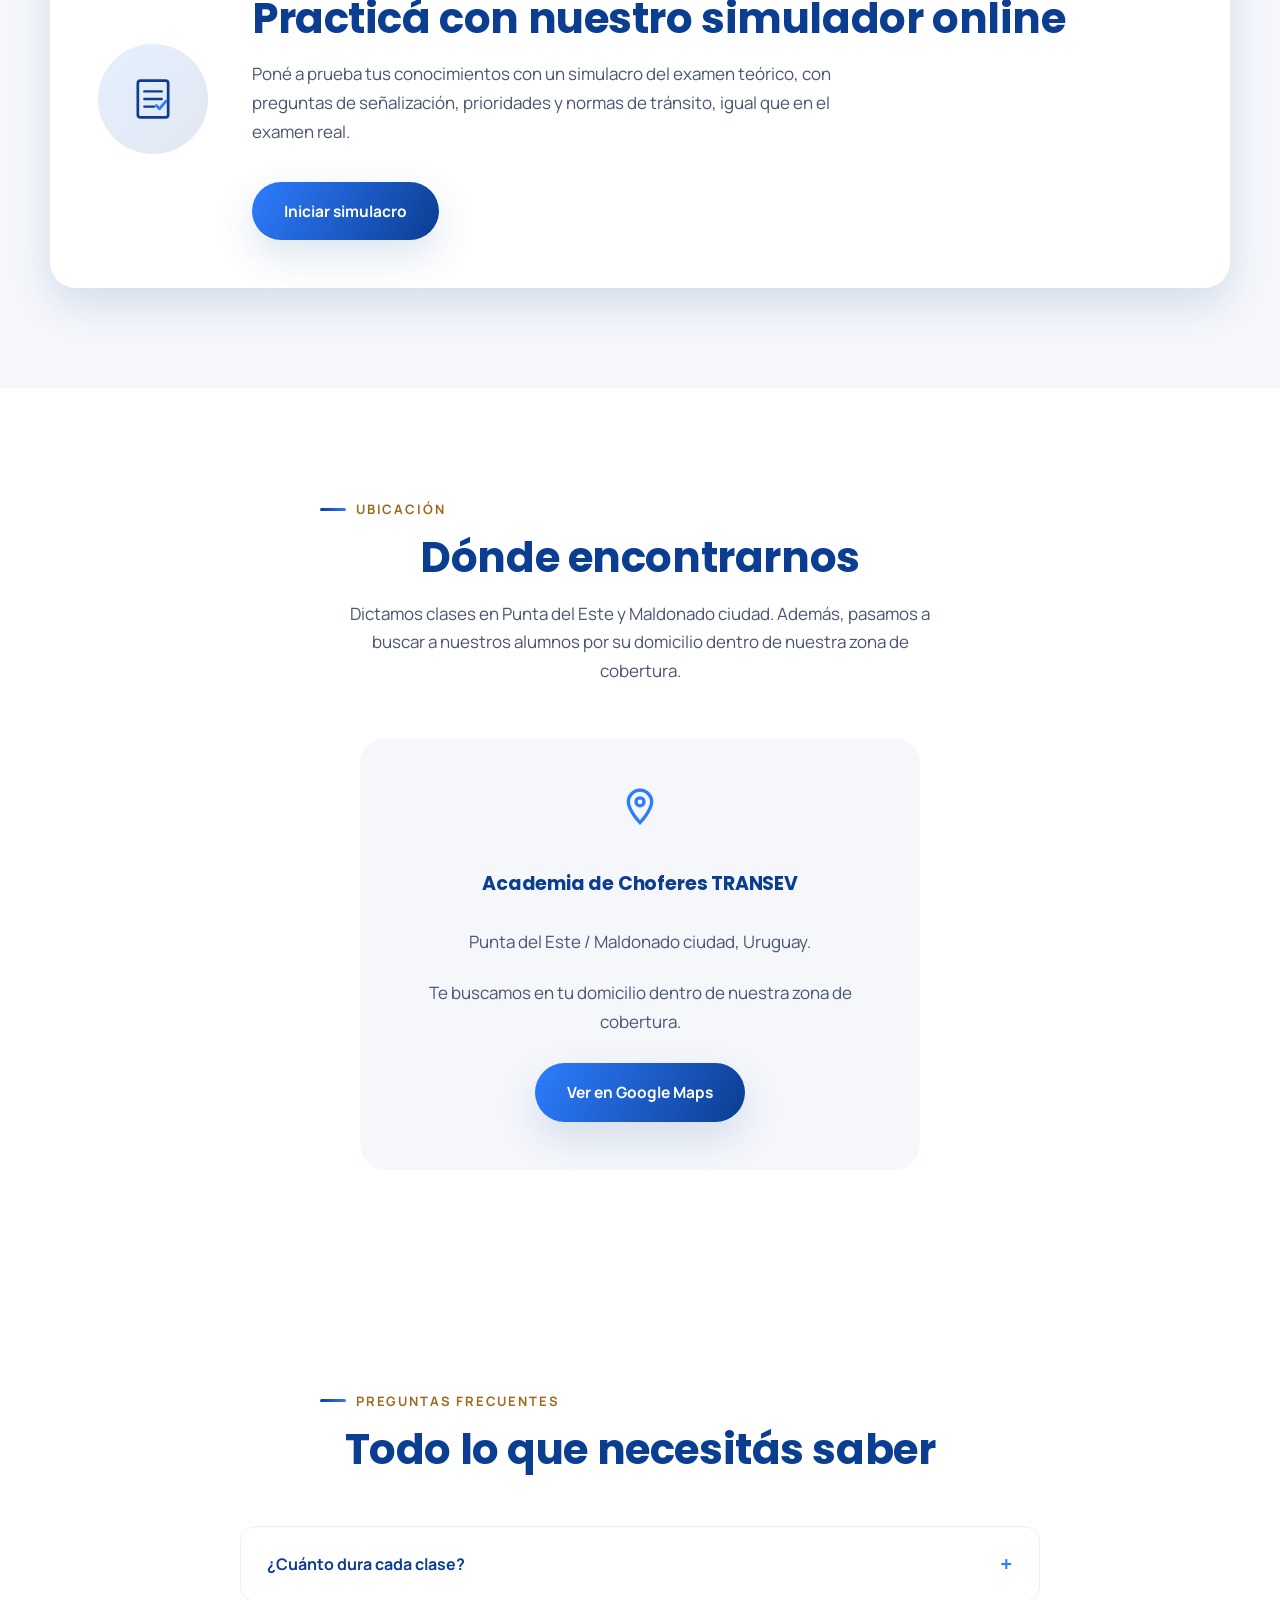
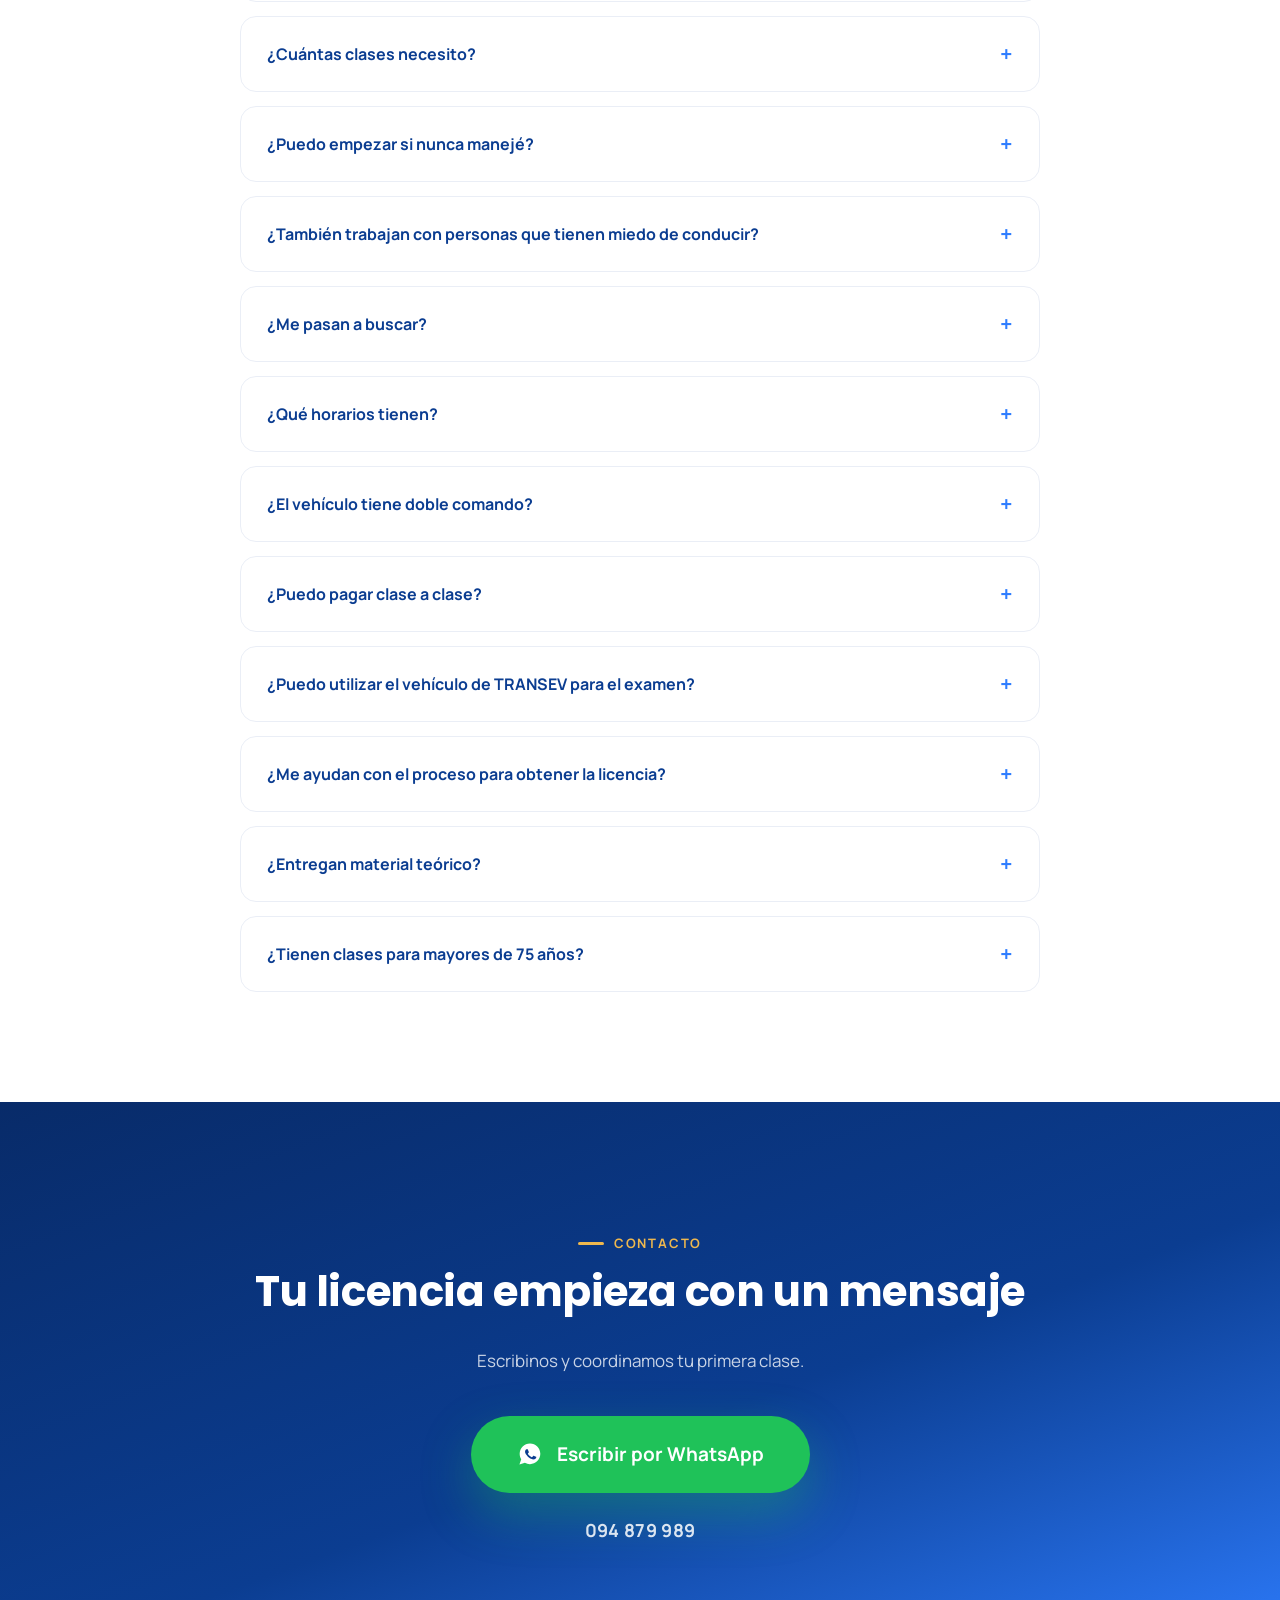
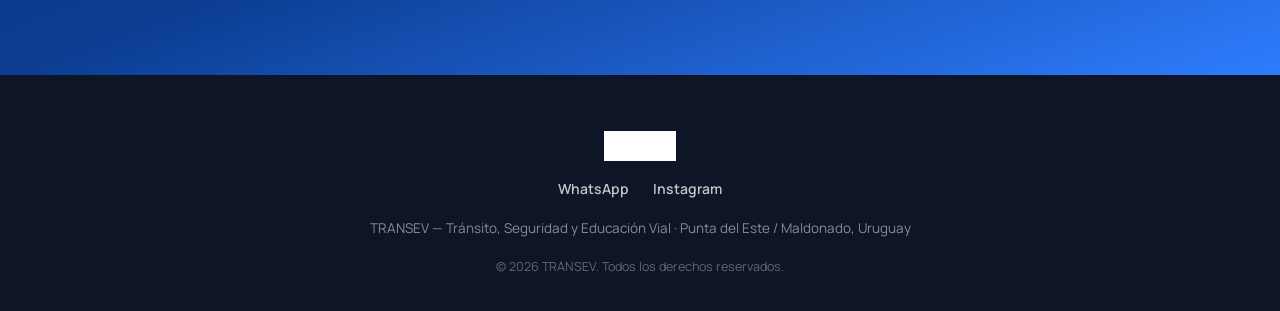
==== commit 6e30cc30: "Add files via upload" ====
--- a/index.html
+++ b/index.html
@@ -434,6 +434,7 @@
           práctica y estudiar con tranquilidad para el examen teórico.
         </p>
         <a href="https://wa.me/59894879989" target="_blank" rel="noopener" class="btn btn-primary">Consultar por WhatsApp</a>
+        <a href="assets/docs/manual-autos-y-motos.pdf" target="_blank" rel="noopener" class="btn btn-ghost-light">Descargar manual (PDF)</a>
       </div>
     </div>
   </section>
--- a/styles.css
+++ b/styles.css
@@ -614,7 +614,15 @@
   display:flex; align-items:center; justify-content:center;
 }
 .material-icon{ width:52px; height:52px; }
-.material-inner .btn-primary{ margin-top:18px; }
+.material-inner .btn-primary{ margin-top:18px; margin-right:14px; }
+.btn-ghost-light{
+  display:inline-flex;
+  margin-top:18px;
+  border:1.5px solid var(--navy);
+  color:var(--navy);
+  background:transparent;
+}
+.btn-ghost-light:hover{ background:var(--navy); color:var(--white); }
 
 /* =========================================================
    FAQ — Accordion
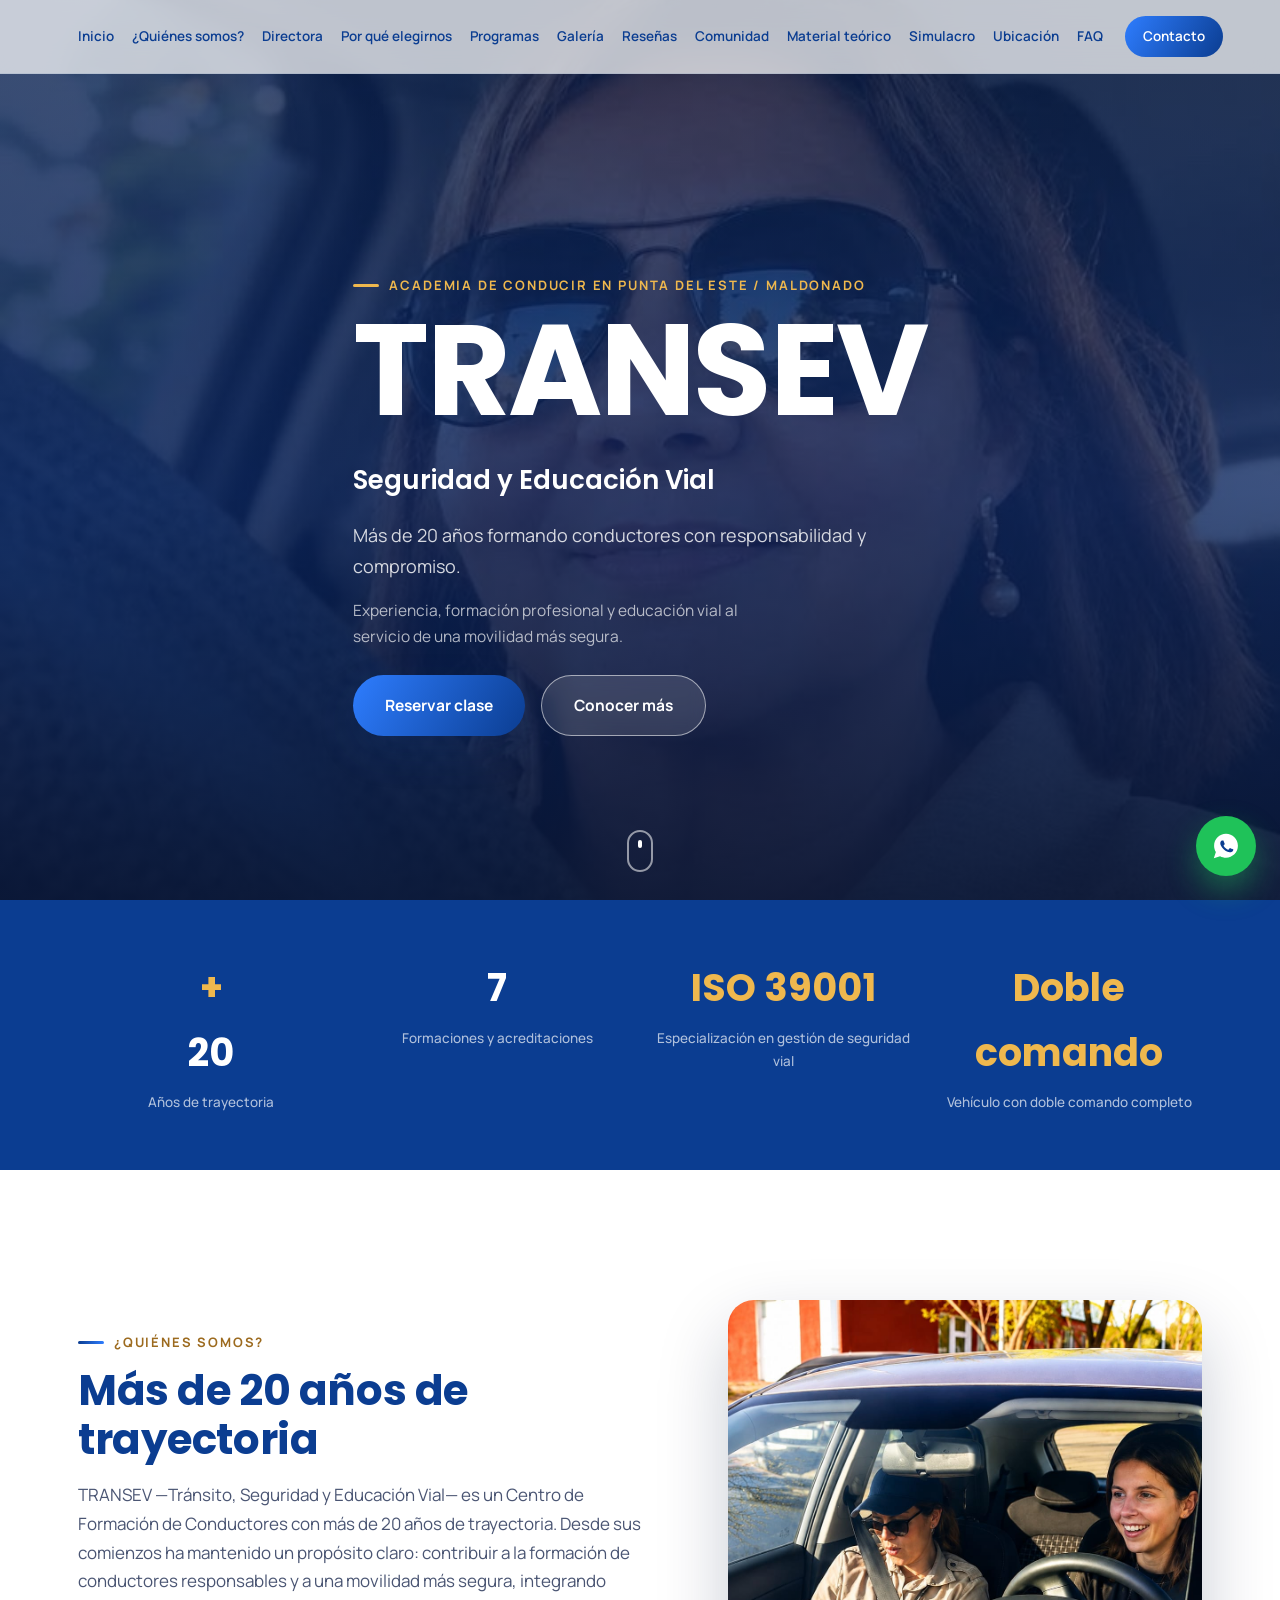
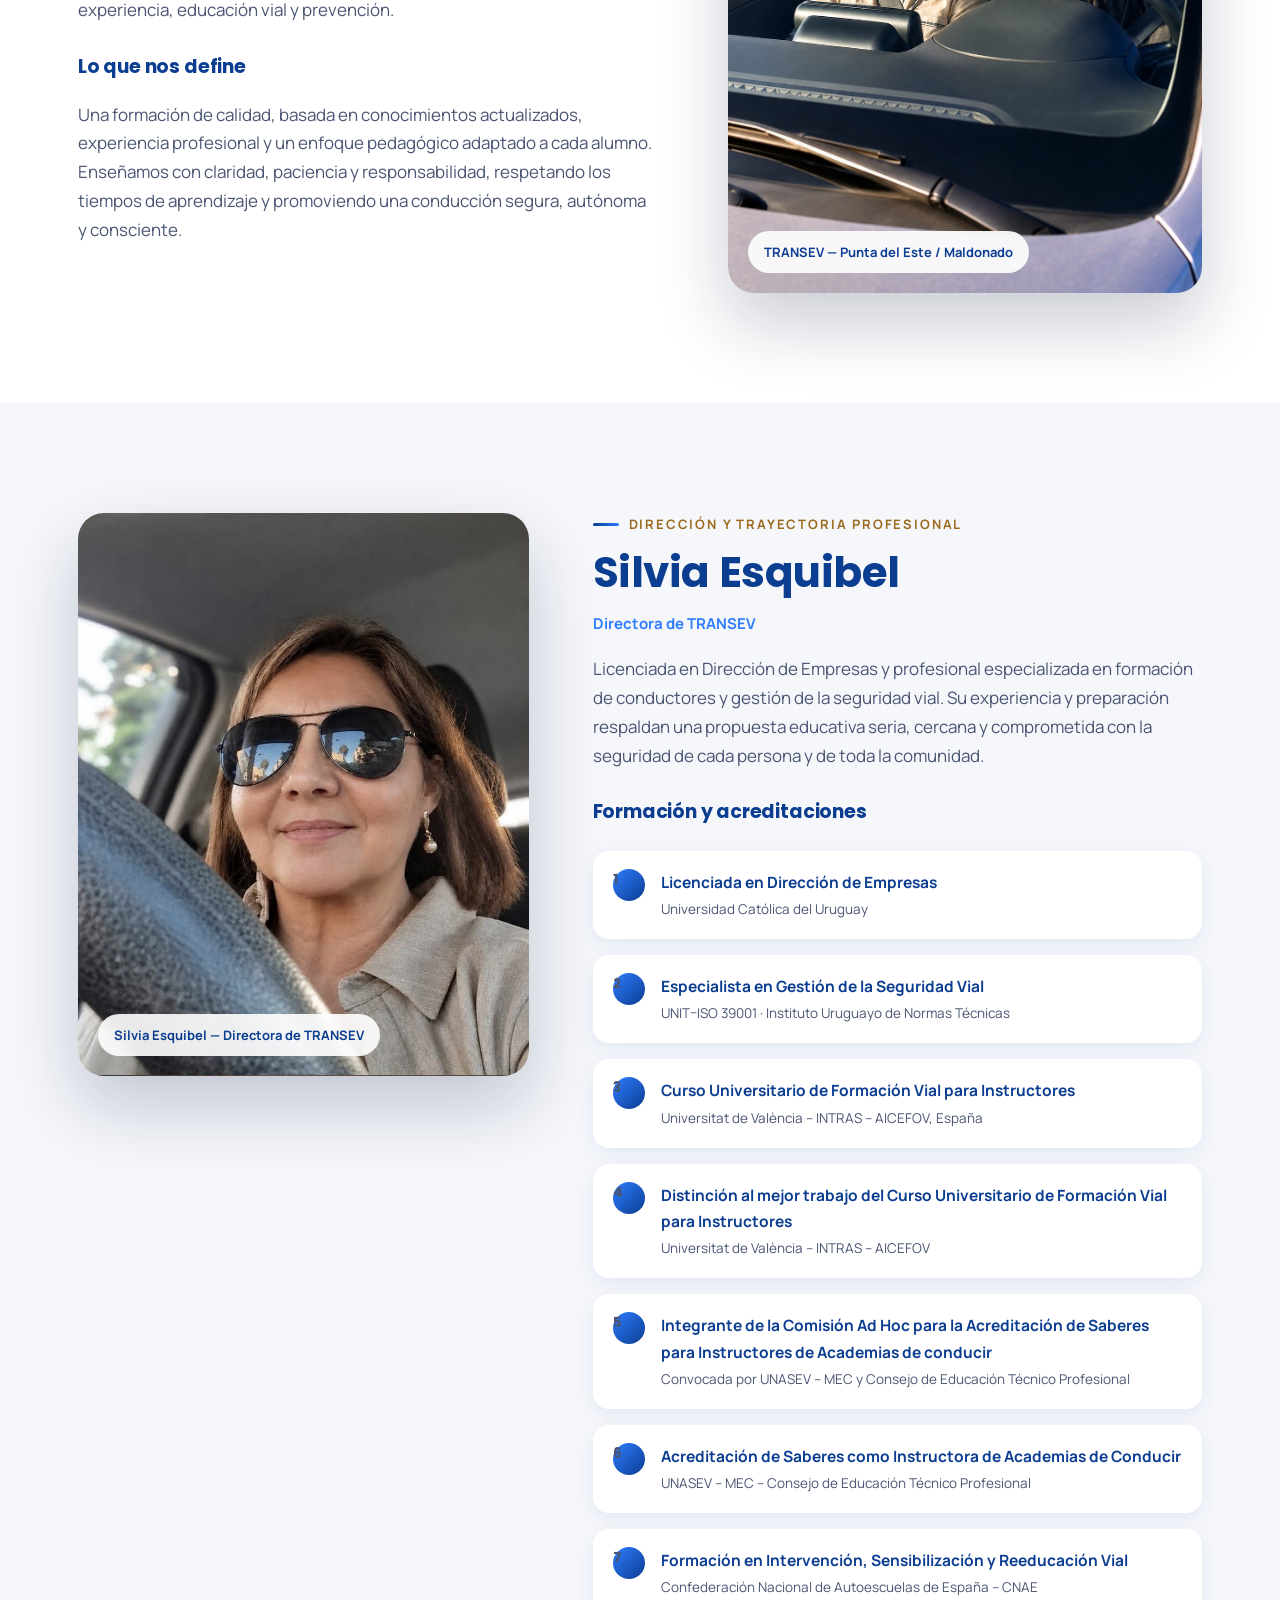
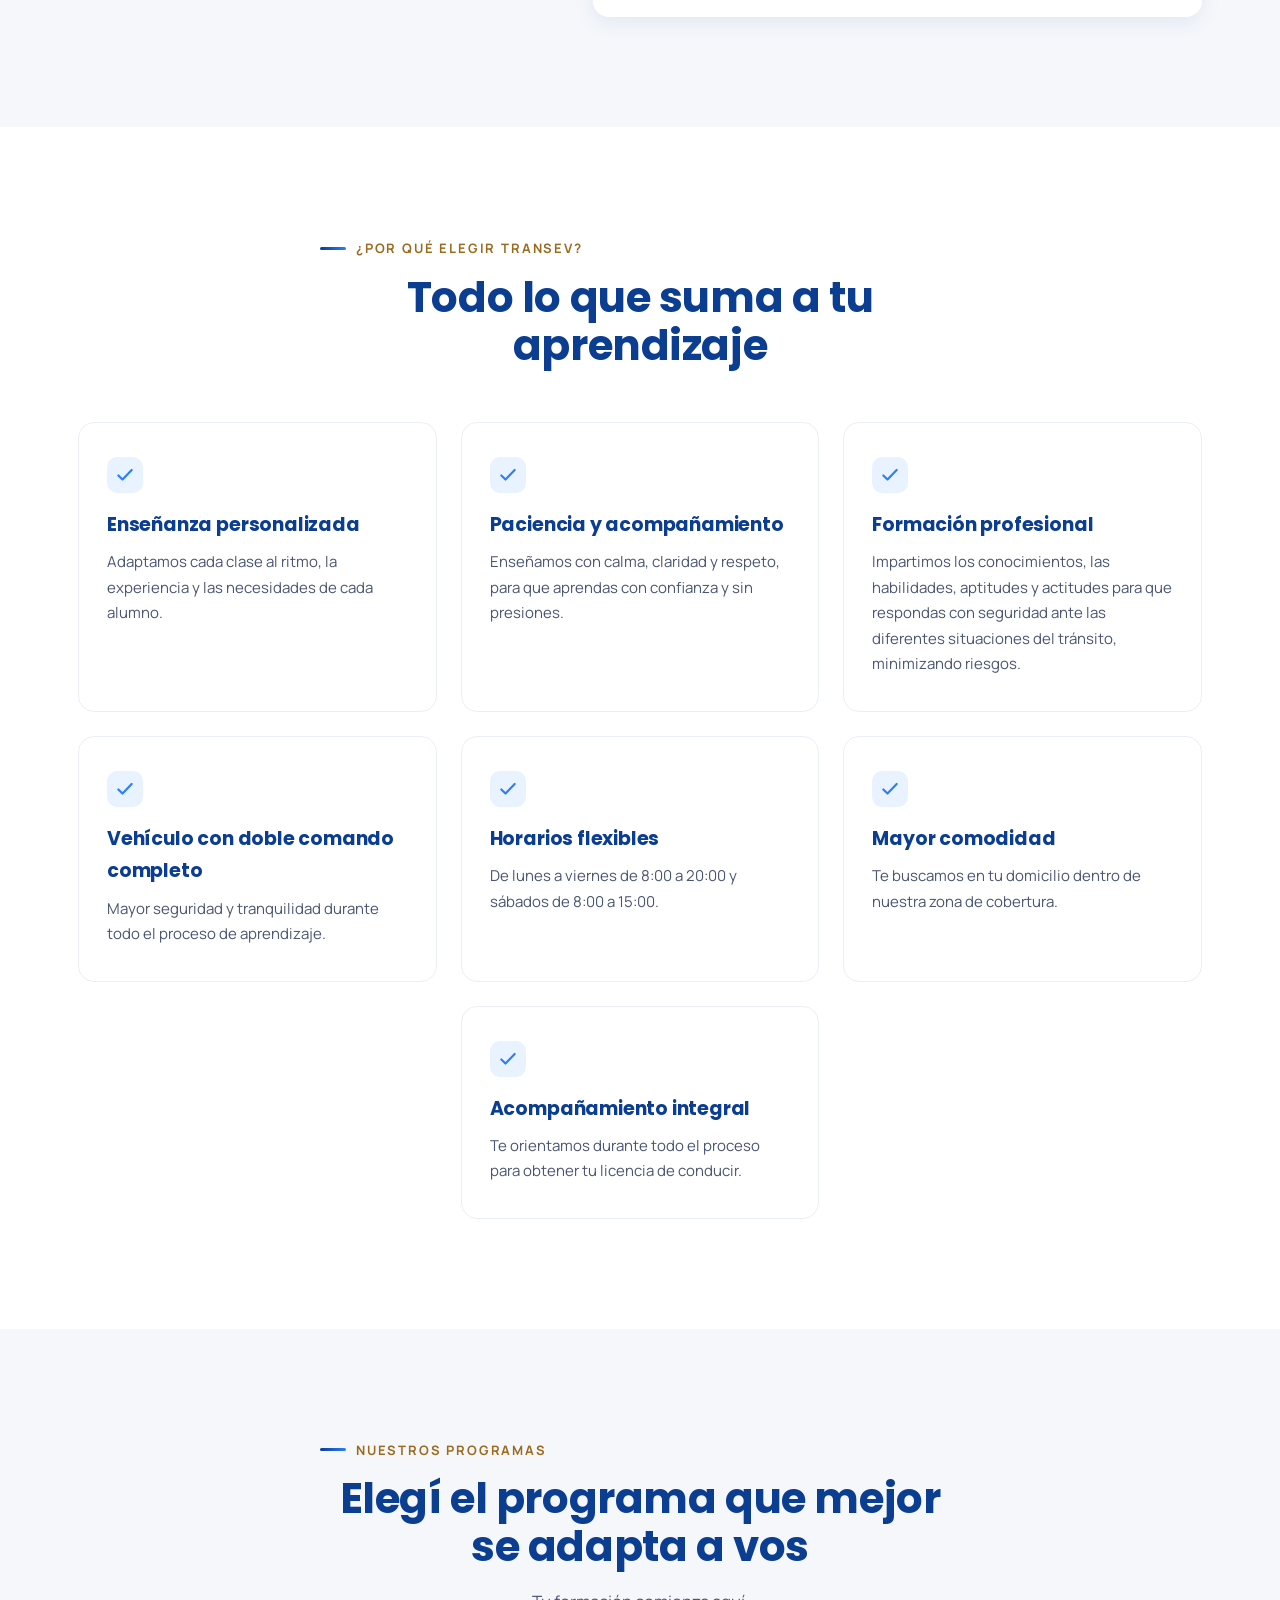
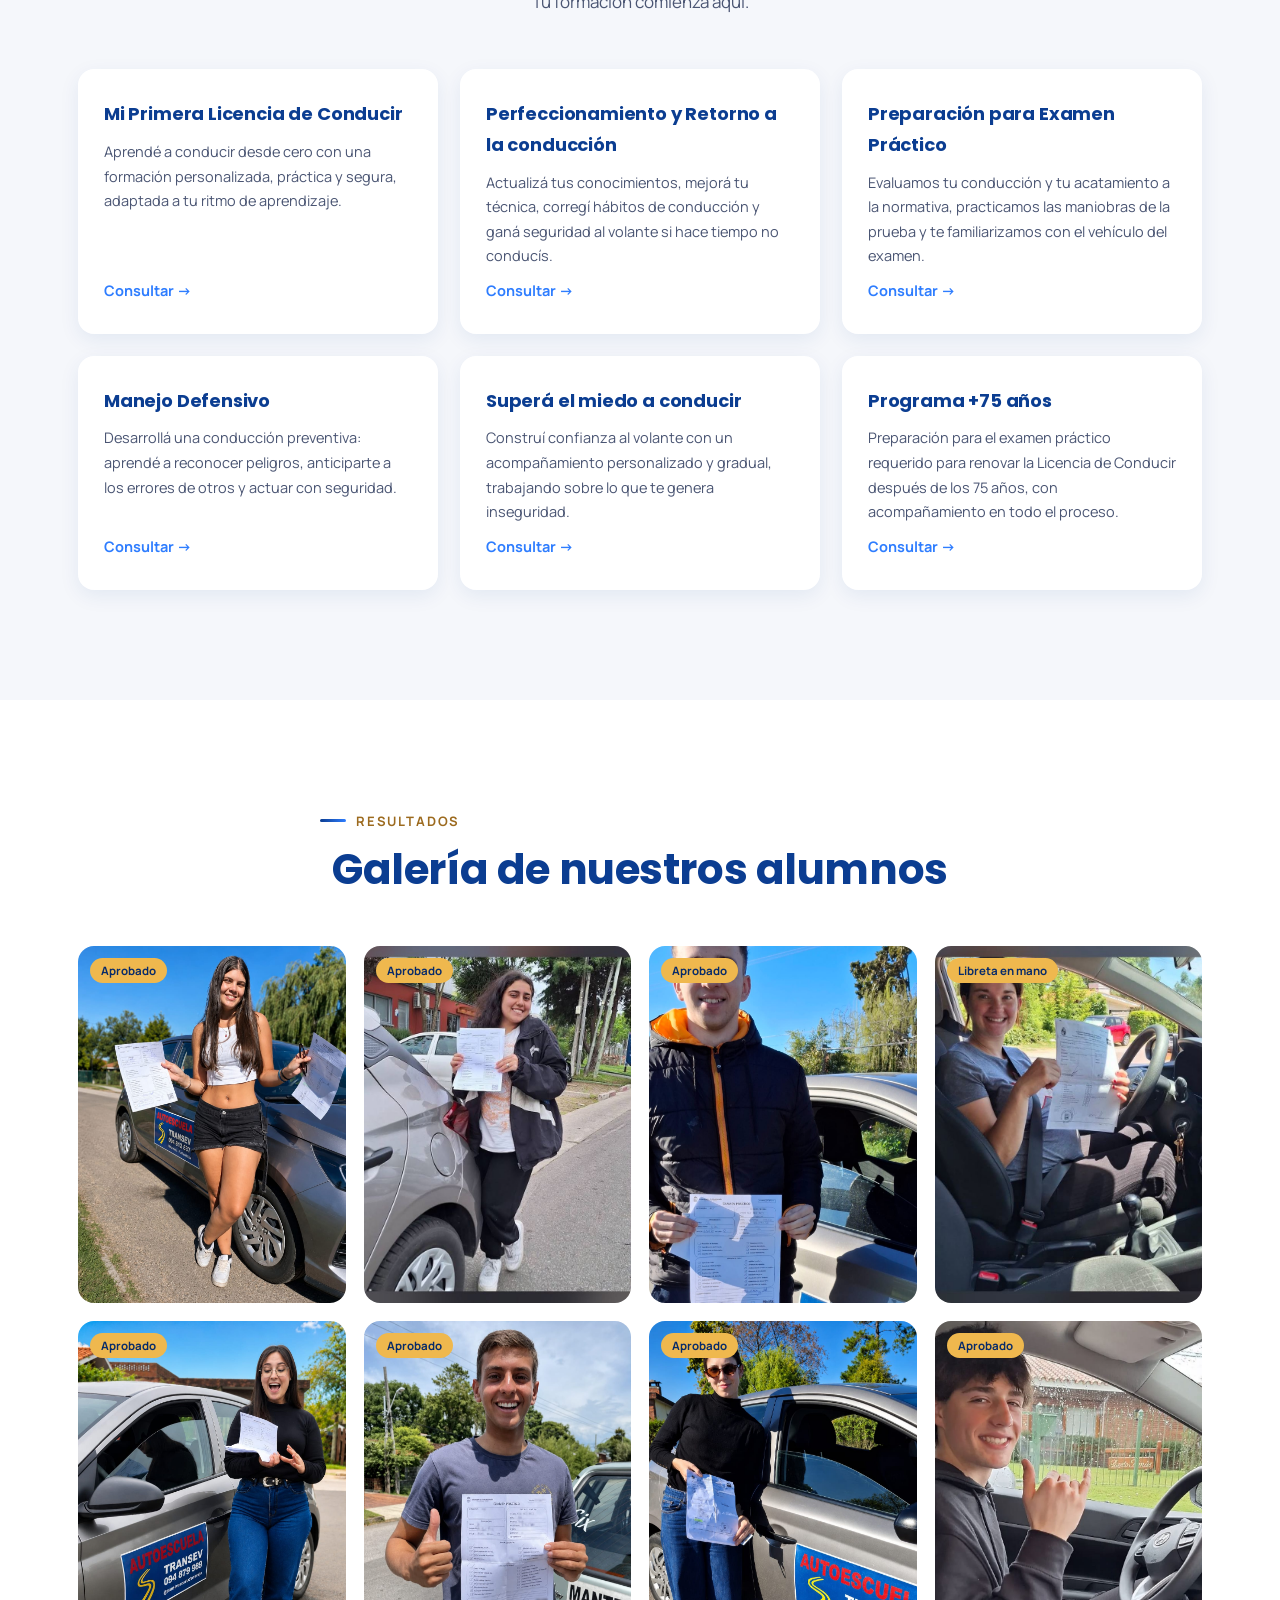
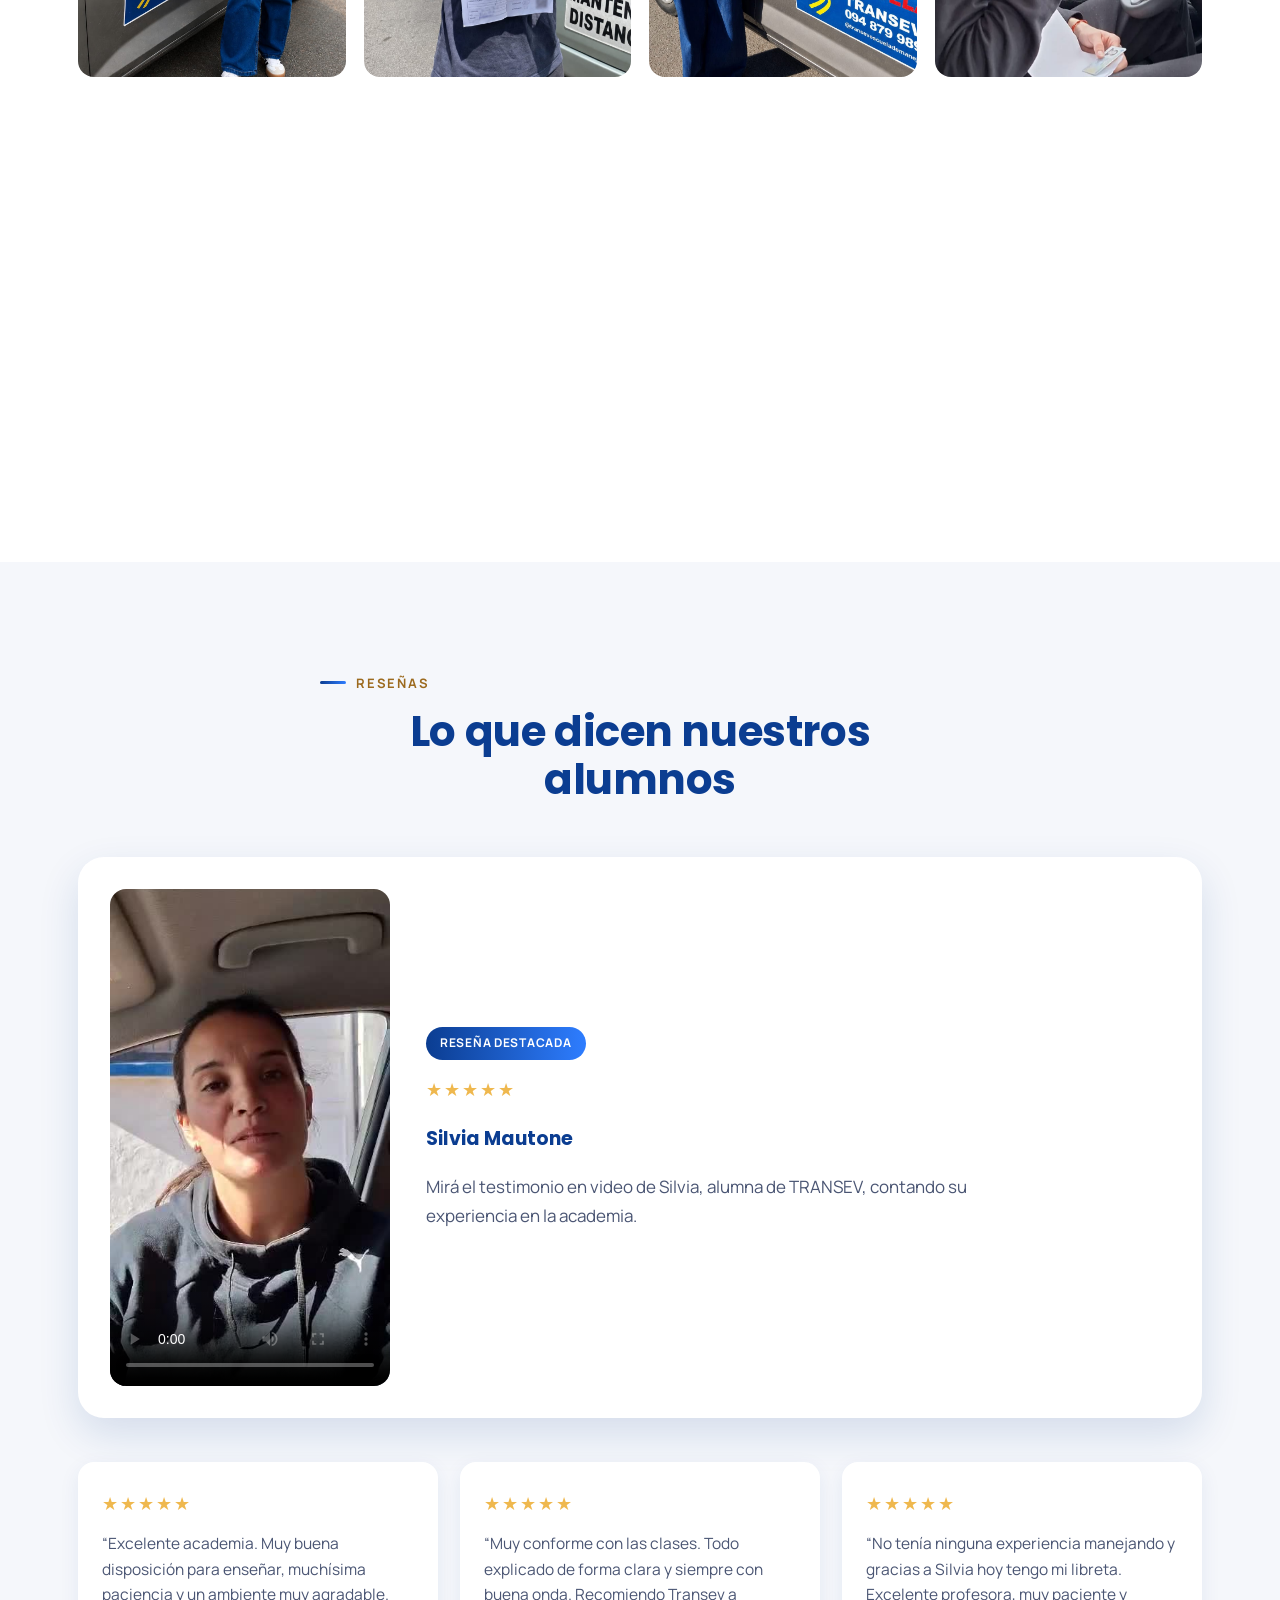
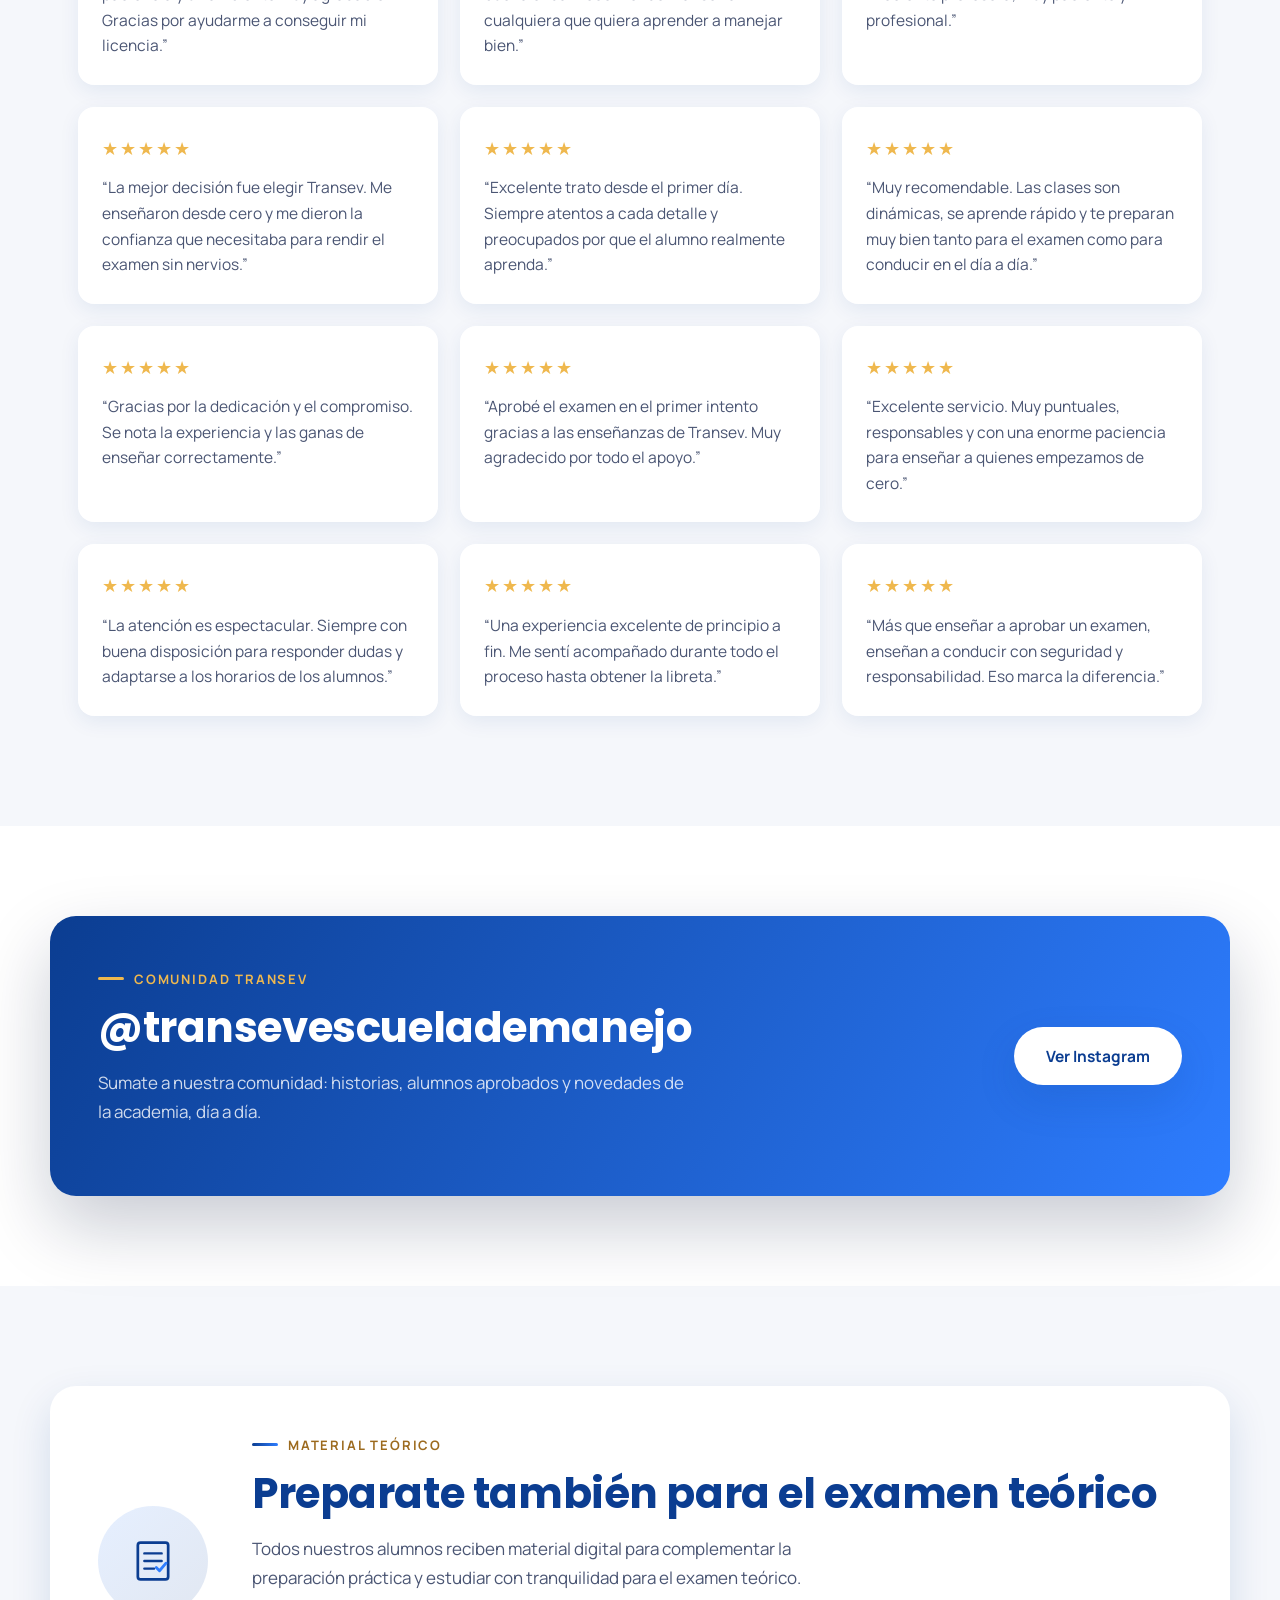
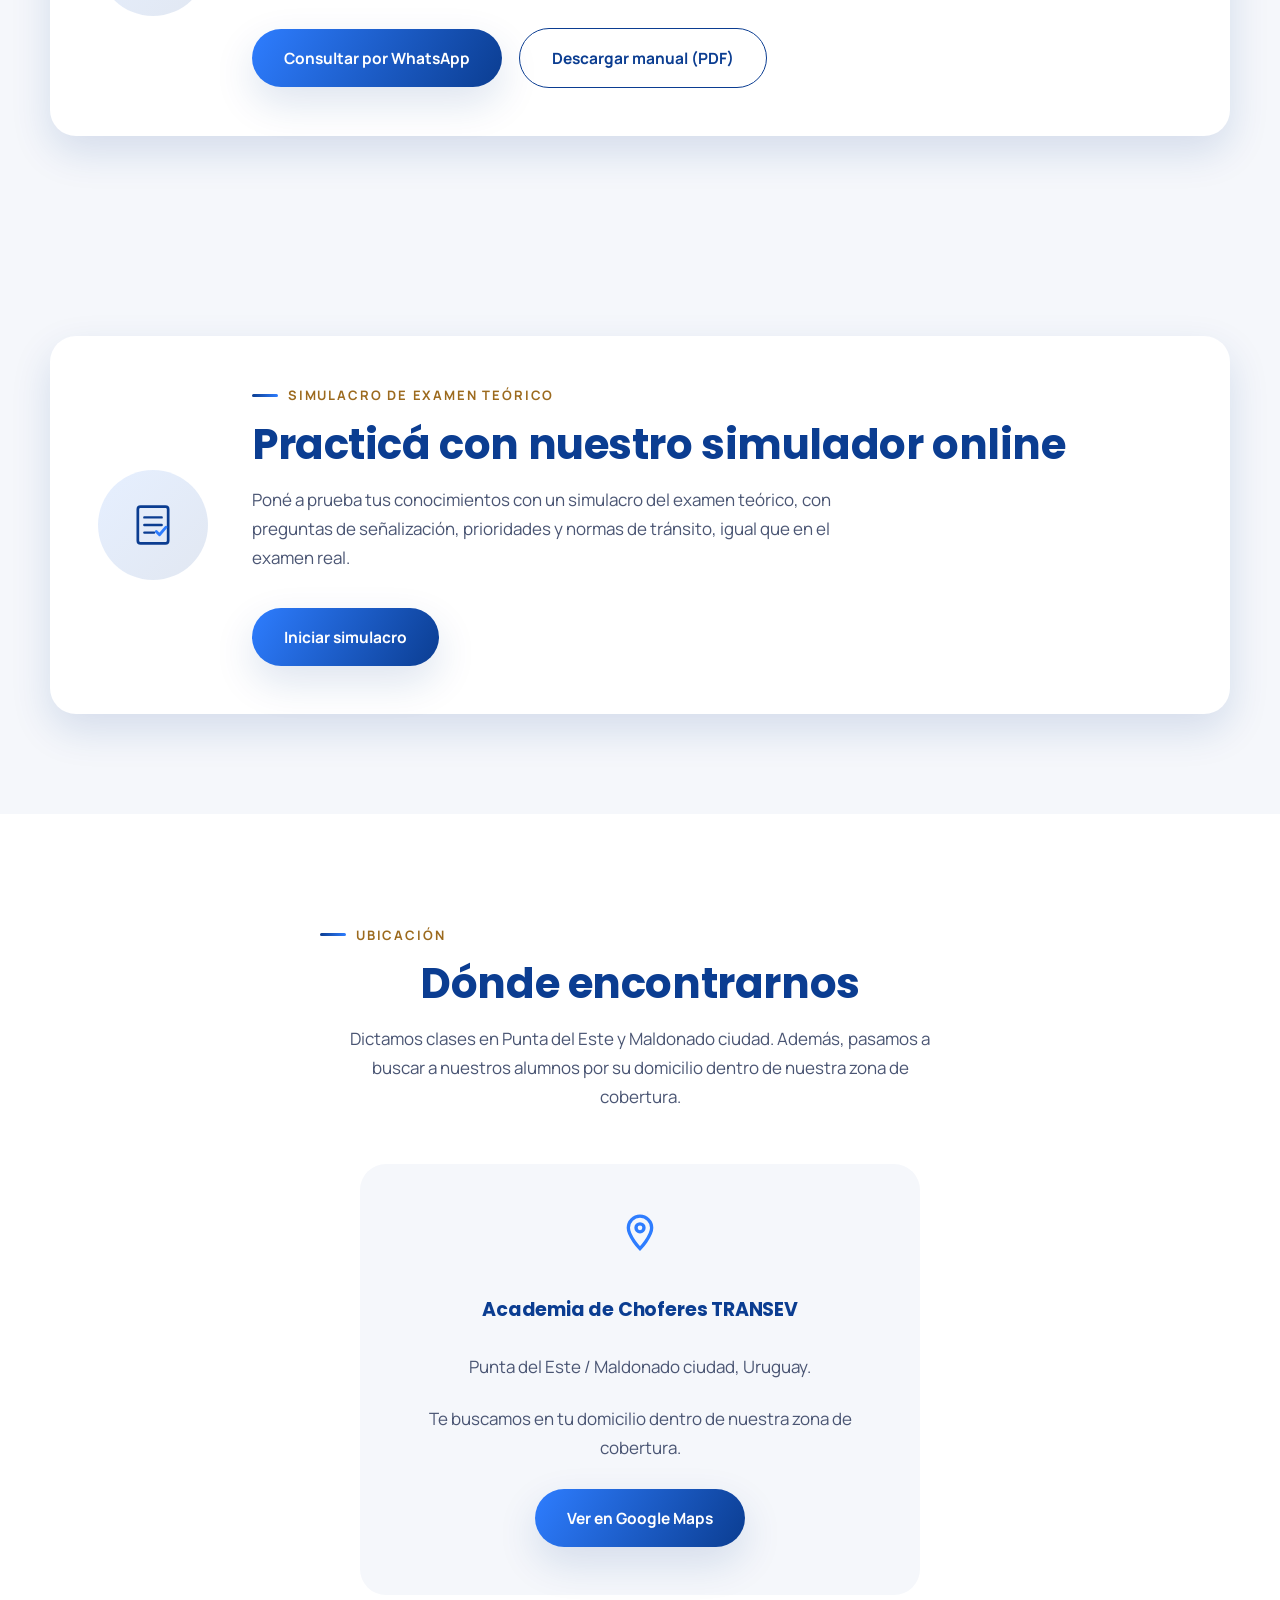
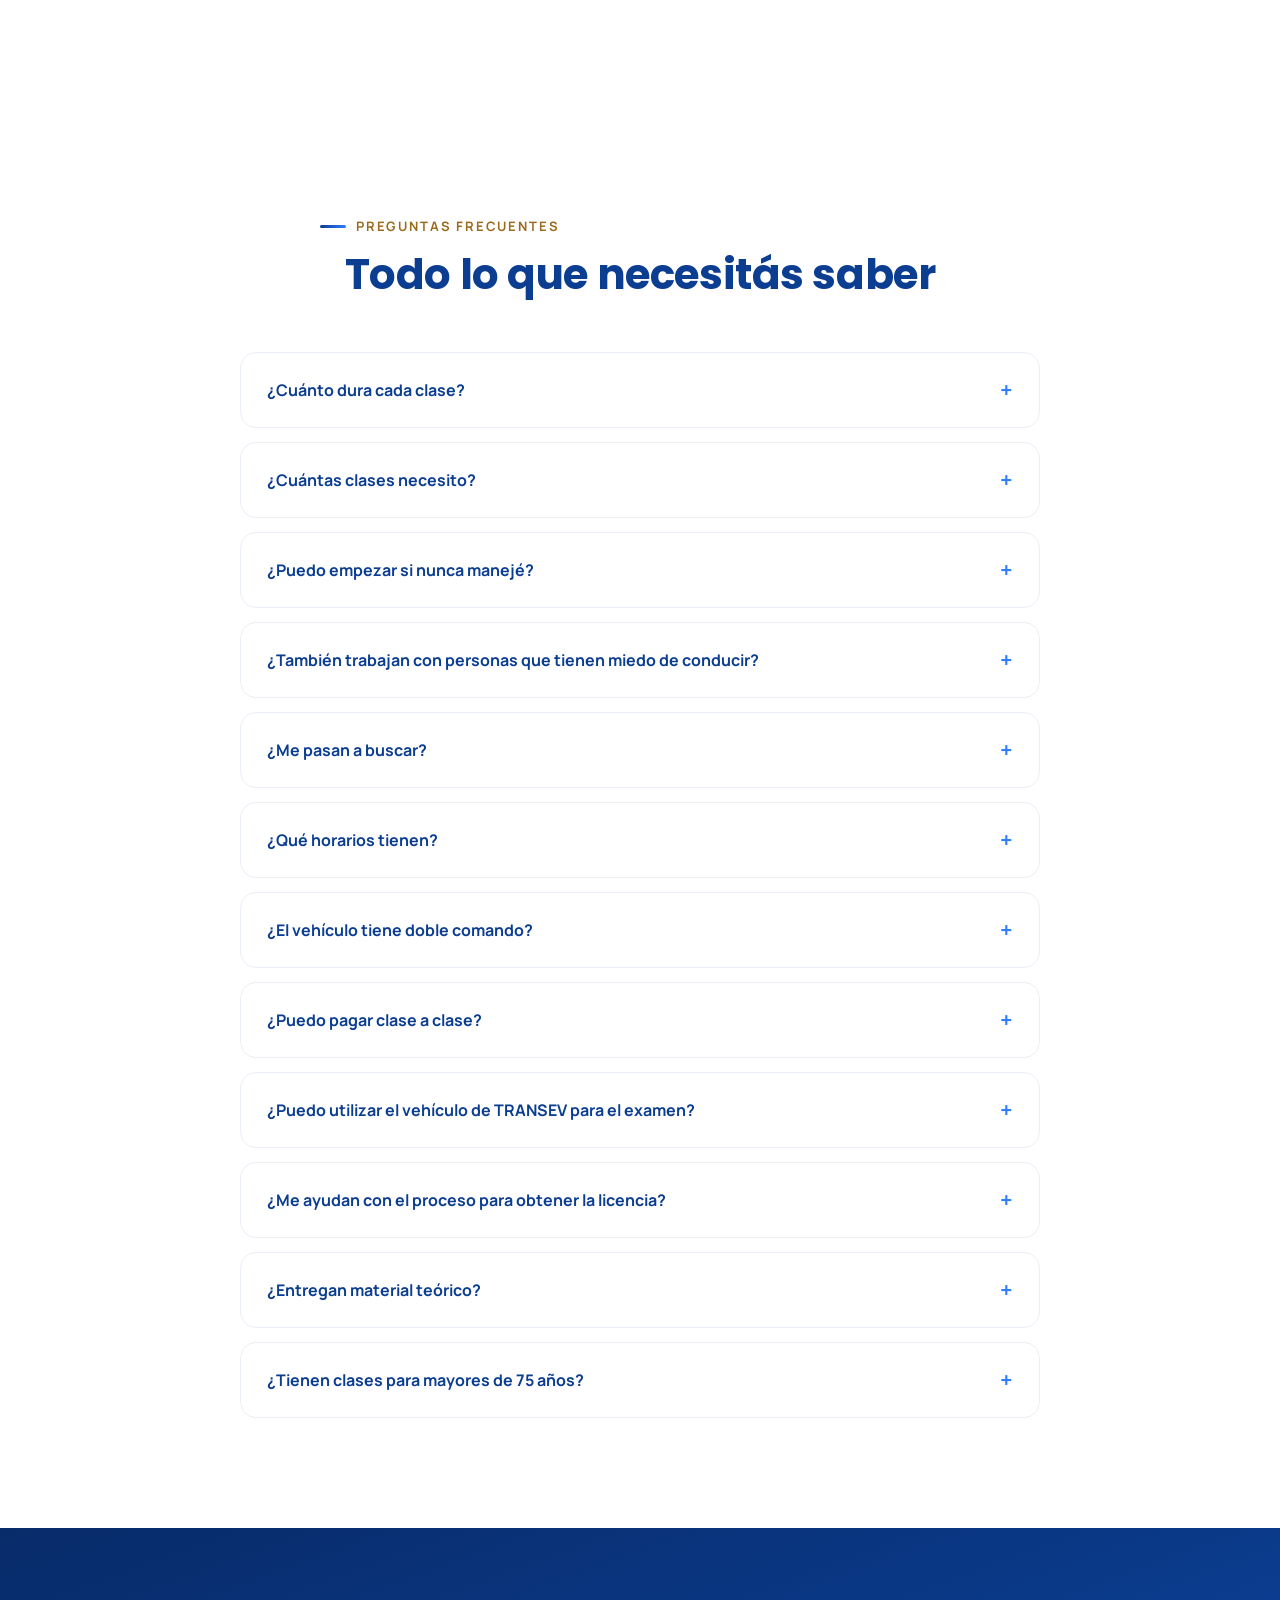
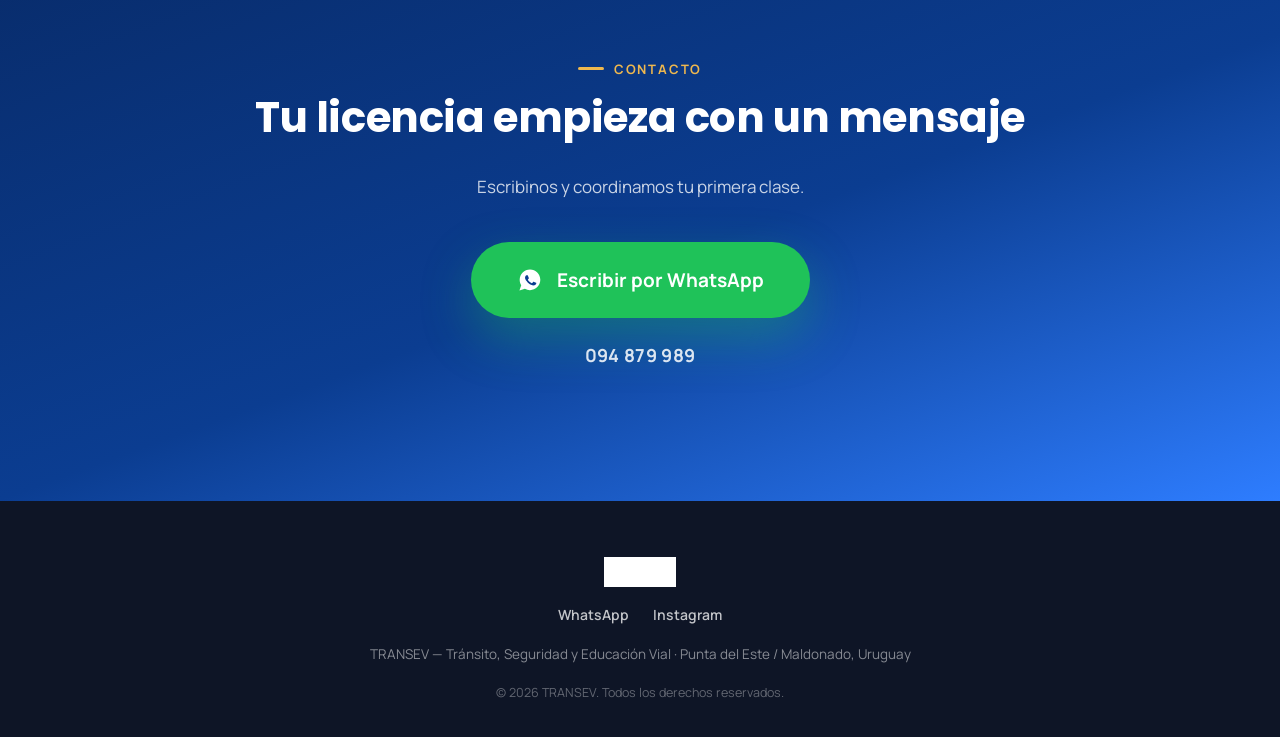
==== commit b898cf6b: "Add files via upload" ====
--- a/index.html
+++ b/index.html
@@ -83,7 +83,7 @@
   <section class="stats">
     <div class="container stats-grid">
       <div class="stat-card reveal">
-        <span class="stat-number" data-count="20">0</span><span class="stat-plus">+</span>
+        <span class="stat-plus">+</span><span class="stat-number" data-count="20">0</span>
         <p class="stat-label">Años de trayectoria</p>
       </div>
       <div class="stat-card reveal delay-1">
@@ -92,11 +92,11 @@
       </div>
       <div class="stat-card reveal delay-2">
         <span class="stat-number stat-text">ISO 39001</span>
-        <p class="stat-label">Especialización en seguridad vial</p>
+        <p class="stat-label">Especialización en gestión de seguridad vial</p>
       </div>
       <div class="stat-card reveal delay-3">
         <span class="stat-number stat-text">Doble comando</span>
-        <p class="stat-label">Vehículo equipado</p>
+        <p class="stat-label">Vehículo con doble comando completo</p>
       </div>
     </div>
   </section>
@@ -206,7 +206,7 @@
         <div class="why-card reveal delay-3">
           <img src="assets/icons/check.svg" alt="" class="why-icon-sm">
           <h3>Formación profesional</h3>
-          <p>Normas de tránsito y criterios de conducción segura, para aprobar el examen y para conducir bien.</p>
+          <p>Impartimos los conocimientos, las habilidades, aptitudes y actitudes para que respondas con seguridad ante las diferentes situaciones del tránsito, minimizando riesgos.</p>
         </div>
         <div class="why-card reveal delay-1">
           <img src="assets/icons/check.svg" alt="" class="why-icon-sm">
@@ -285,13 +285,18 @@
       </div>
 
       <div class="gallery-grid">
-        <button class="gallery-item reveal delay-2" data-img="assets/images/salvado3.jpg">
-          <img src="assets/images/salvado3.jpg" alt="Alumna joven aprobó su examen práctico de manejo">
-          <span class="gallery-overlay">Ver</span>
-          <span class="gallery-badge">Aprobado</span>
-        </button>
-        <button class="gallery-item reveal delay-3" data-img="assets/images/salvado4.jpg">
+        <button class="gallery-item reveal delay-1" data-img="assets/images/alumna-aprobada1.jpg">
+          <img src="assets/images/alumna-aprobada1.jpg" alt="Alumna aprobó su examen práctico junto al vehículo de TRANSEV">
+          <span class="gallery-overlay">Ver</span>
+          <span class="gallery-badge">Aprobado</span>
+        </button>
+        <button class="gallery-item reveal delay-2" data-img="assets/images/salvado4.jpg">
           <img src="assets/images/salvado4.jpg" alt="Alumna aprobó su examen práctico mostrando el certificado">
+          <span class="gallery-overlay">Ver</span>
+          <span class="gallery-badge">Aprobado</span>
+        </button>
+        <button class="gallery-item reveal delay-3" data-img="assets/images/alumno-aprobado1.jpg">
+          <img src="assets/images/alumno-aprobado1.jpg" alt="Alumno aprobó su examen práctico de manejo">
           <span class="gallery-overlay">Ver</span>
           <span class="gallery-badge">Aprobado</span>
         </button>
@@ -300,13 +305,13 @@
           <span class="gallery-overlay">Ver</span>
           <span class="gallery-badge">Libreta en mano</span>
         </button>
-        <button class="gallery-item reveal delay-2" data-img="assets/images/alumna-aprobada1.jpg">
-          <img src="assets/images/alumna-aprobada1.jpg" alt="Alumna aprobó su examen práctico junto al vehículo de TRANSEV">
-          <span class="gallery-overlay">Ver</span>
-          <span class="gallery-badge">Aprobado</span>
-        </button>
-        <button class="gallery-item reveal delay-3" data-img="assets/images/alumna-aprobada2.jpg">
+        <button class="gallery-item reveal delay-2" data-img="assets/images/alumna-aprobada2.jpg">
           <img src="assets/images/alumna-aprobada2.jpg" alt="Alumna festejando la aprobación de su examen de manejo">
+          <span class="gallery-overlay">Ver</span>
+          <span class="gallery-badge">Aprobado</span>
+        </button>
+        <button class="gallery-item reveal delay-3" data-img="assets/images/alumno-aprobado2.jpg">
+          <img src="assets/images/alumno-aprobado2.jpg" alt="Alumno aprobó su examen práctico de manejo">
           <span class="gallery-overlay">Ver</span>
           <span class="gallery-badge">Aprobado</span>
         </button>
@@ -315,10 +320,25 @@
           <span class="gallery-overlay">Ver</span>
           <span class="gallery-badge">Aprobado</span>
         </button>
-        <button class="gallery-item reveal delay-2" data-img="assets/images/alumna-examen-intendencia.jpg">
+        <button class="gallery-item reveal delay-2" data-img="assets/images/alumno-aprobado3.jpg">
+          <img src="assets/images/alumno-aprobado3.jpg" alt="Alumno aprobó su examen práctico de manejo">
+          <span class="gallery-overlay">Ver</span>
+          <span class="gallery-badge">Aprobado</span>
+        </button>
+        <button class="gallery-item reveal delay-3" data-img="assets/images/alumna-examen-intendencia.jpg">
           <img src="assets/images/alumna-examen-intendencia.jpg" alt="Alumna rindiendo el examen práctico con inspectora de la Intendencia de Maldonado">
           <span class="gallery-overlay">Ver</span>
           <span class="gallery-badge">Día del examen</span>
+        </button>
+        <button class="gallery-item reveal delay-1" data-img="assets/images/salvado3.jpg">
+          <img src="assets/images/salvado3.jpg" alt="Alumna aprobó su examen práctico de manejo">
+          <span class="gallery-overlay">Ver</span>
+          <span class="gallery-badge">Aprobado</span>
+        </button>
+        <button class="gallery-item reveal delay-2" data-img="assets/images/pareja-90-anos.jpg">
+          <img src="assets/images/pareja-90-anos.jpg" alt="Pareja de alumnos mayores renovando su libreta de conducir con TRANSEV">
+          <span class="gallery-overlay">Ver</span>
+          <span class="gallery-badge">Vuelven cada año</span>
         </button>
       </div>
     </div>
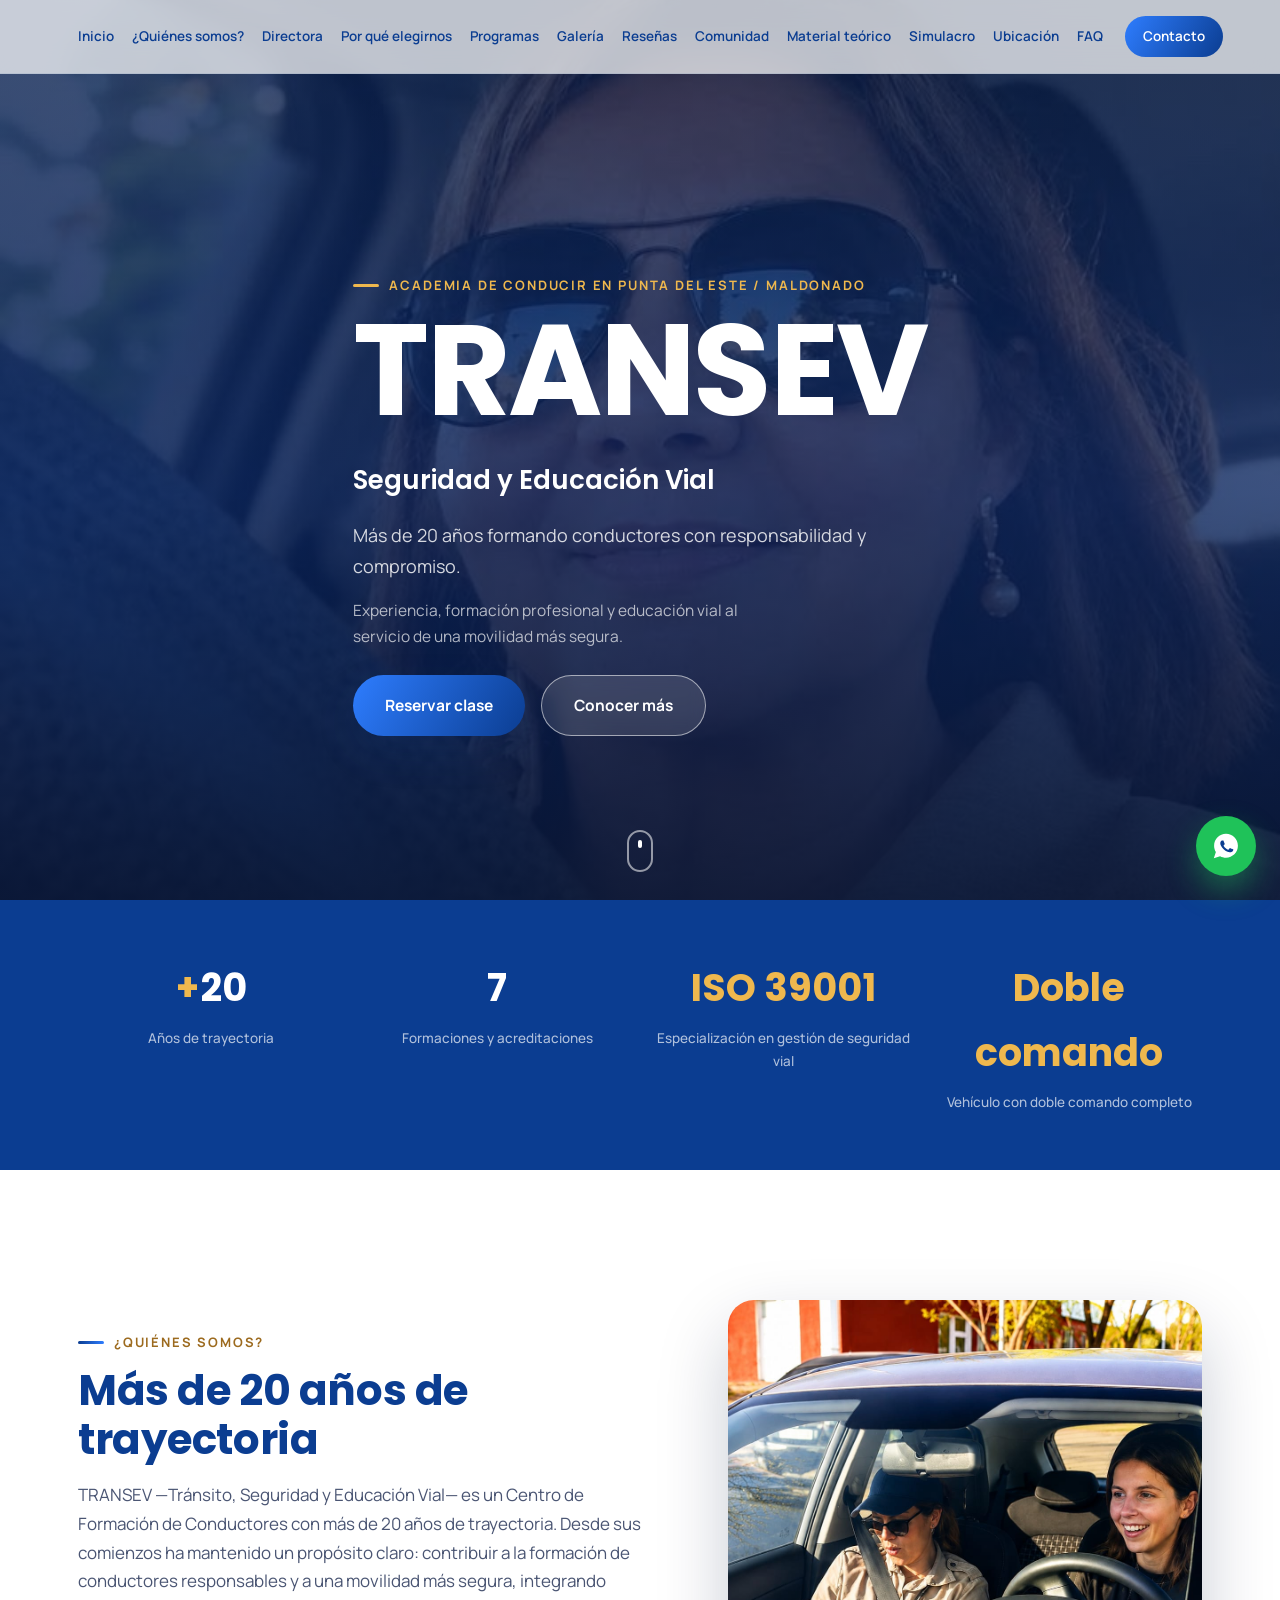
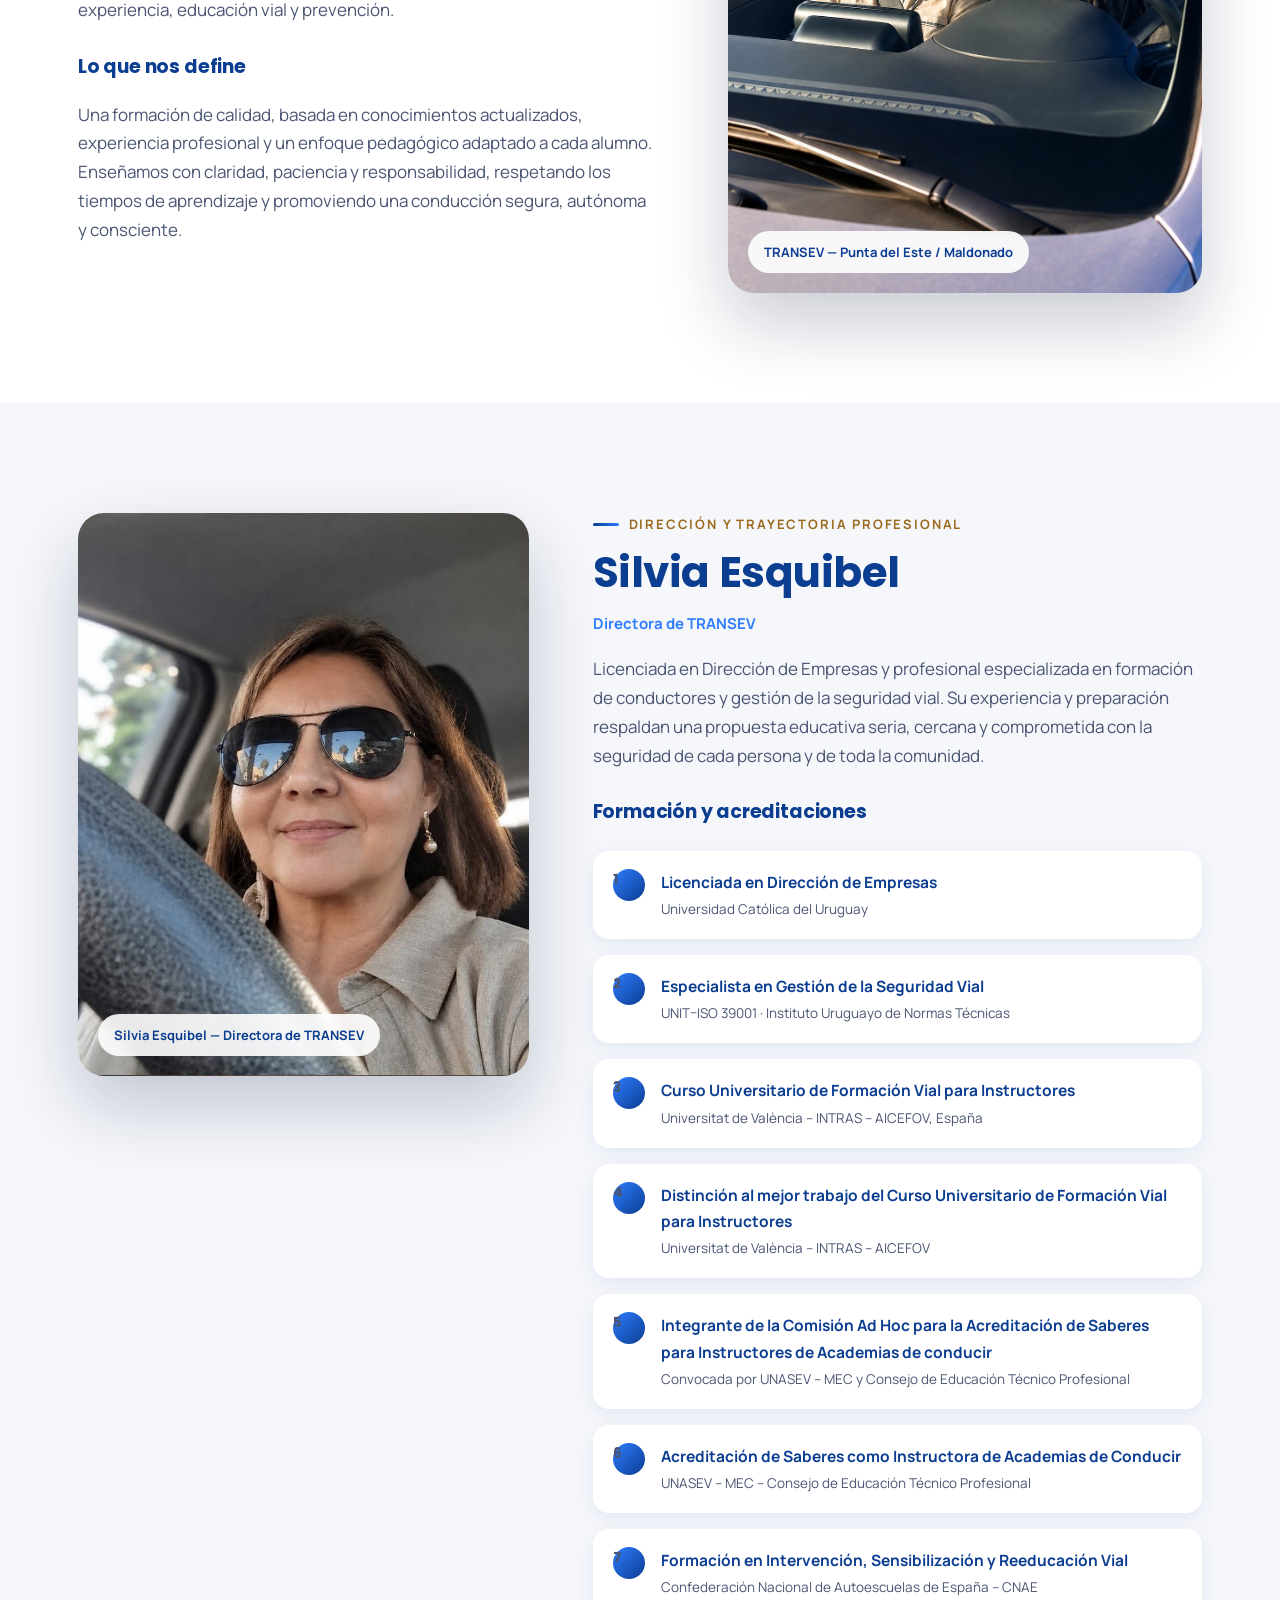
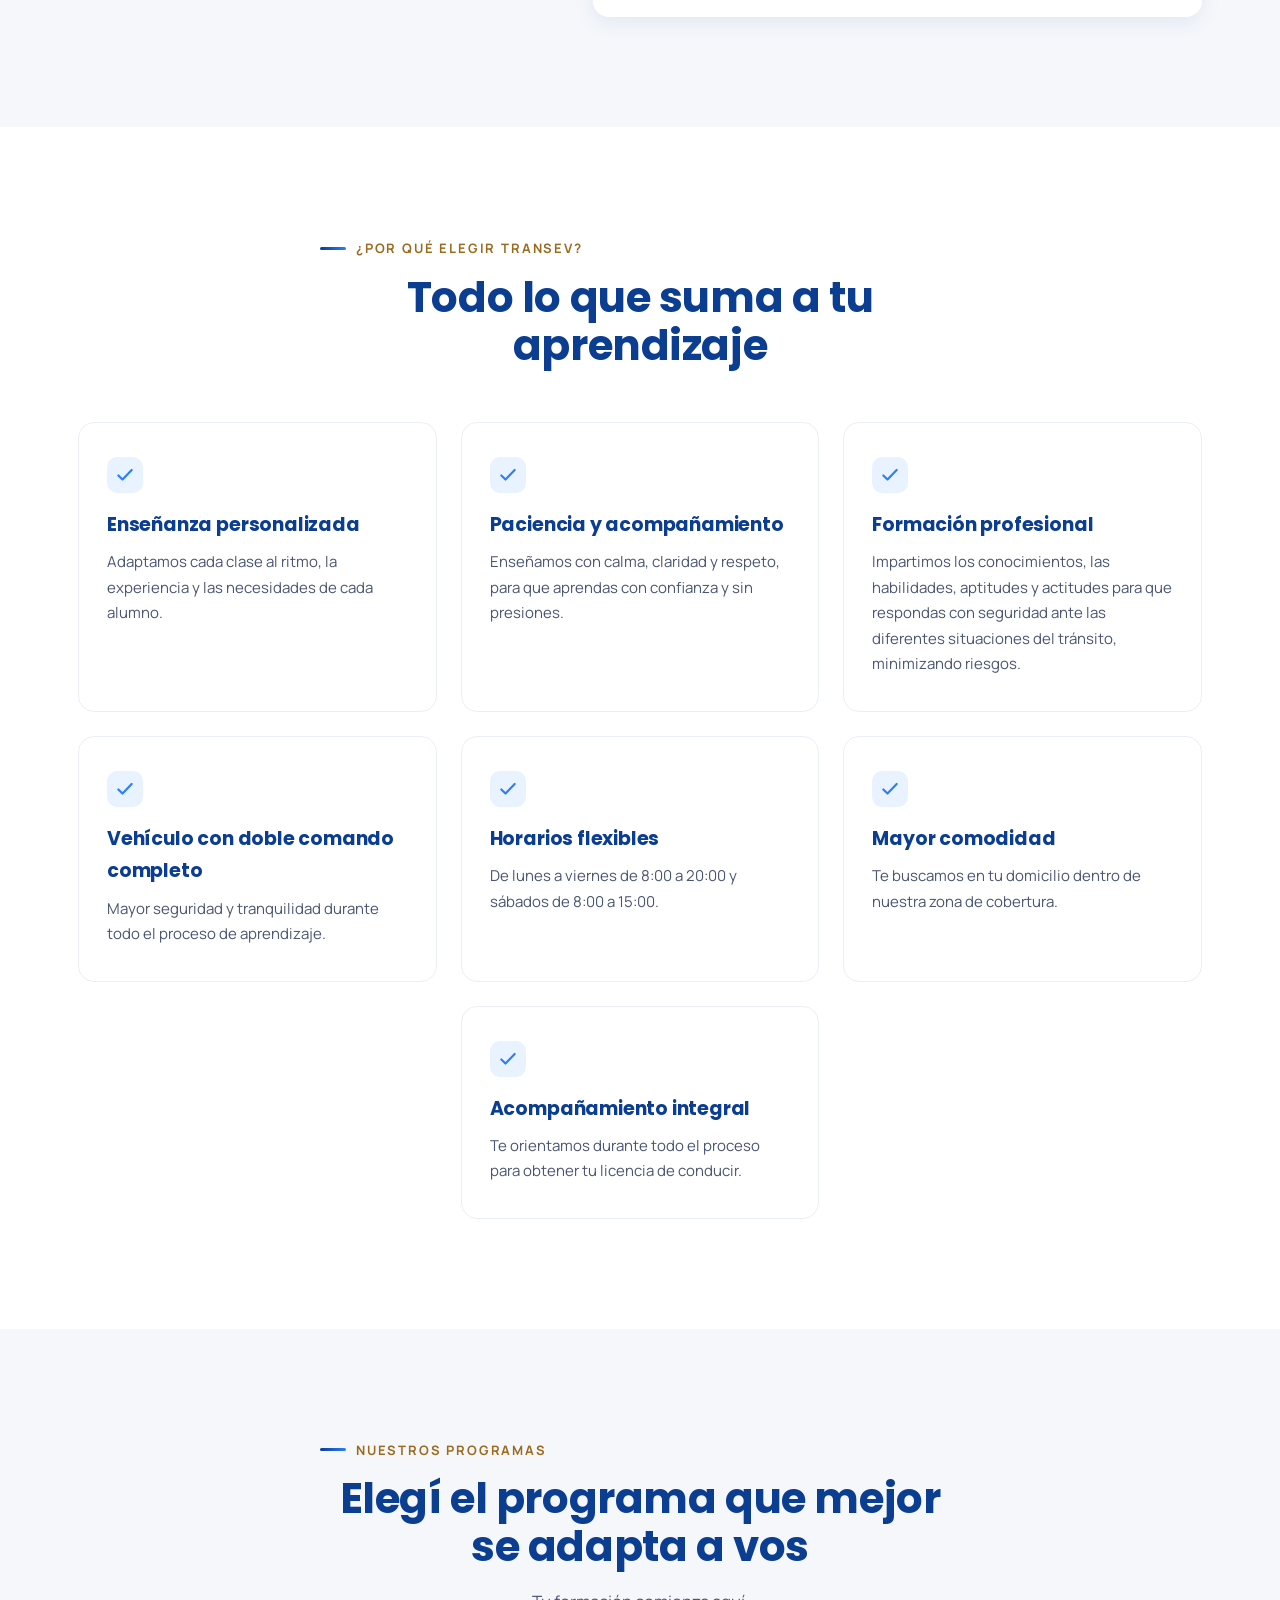
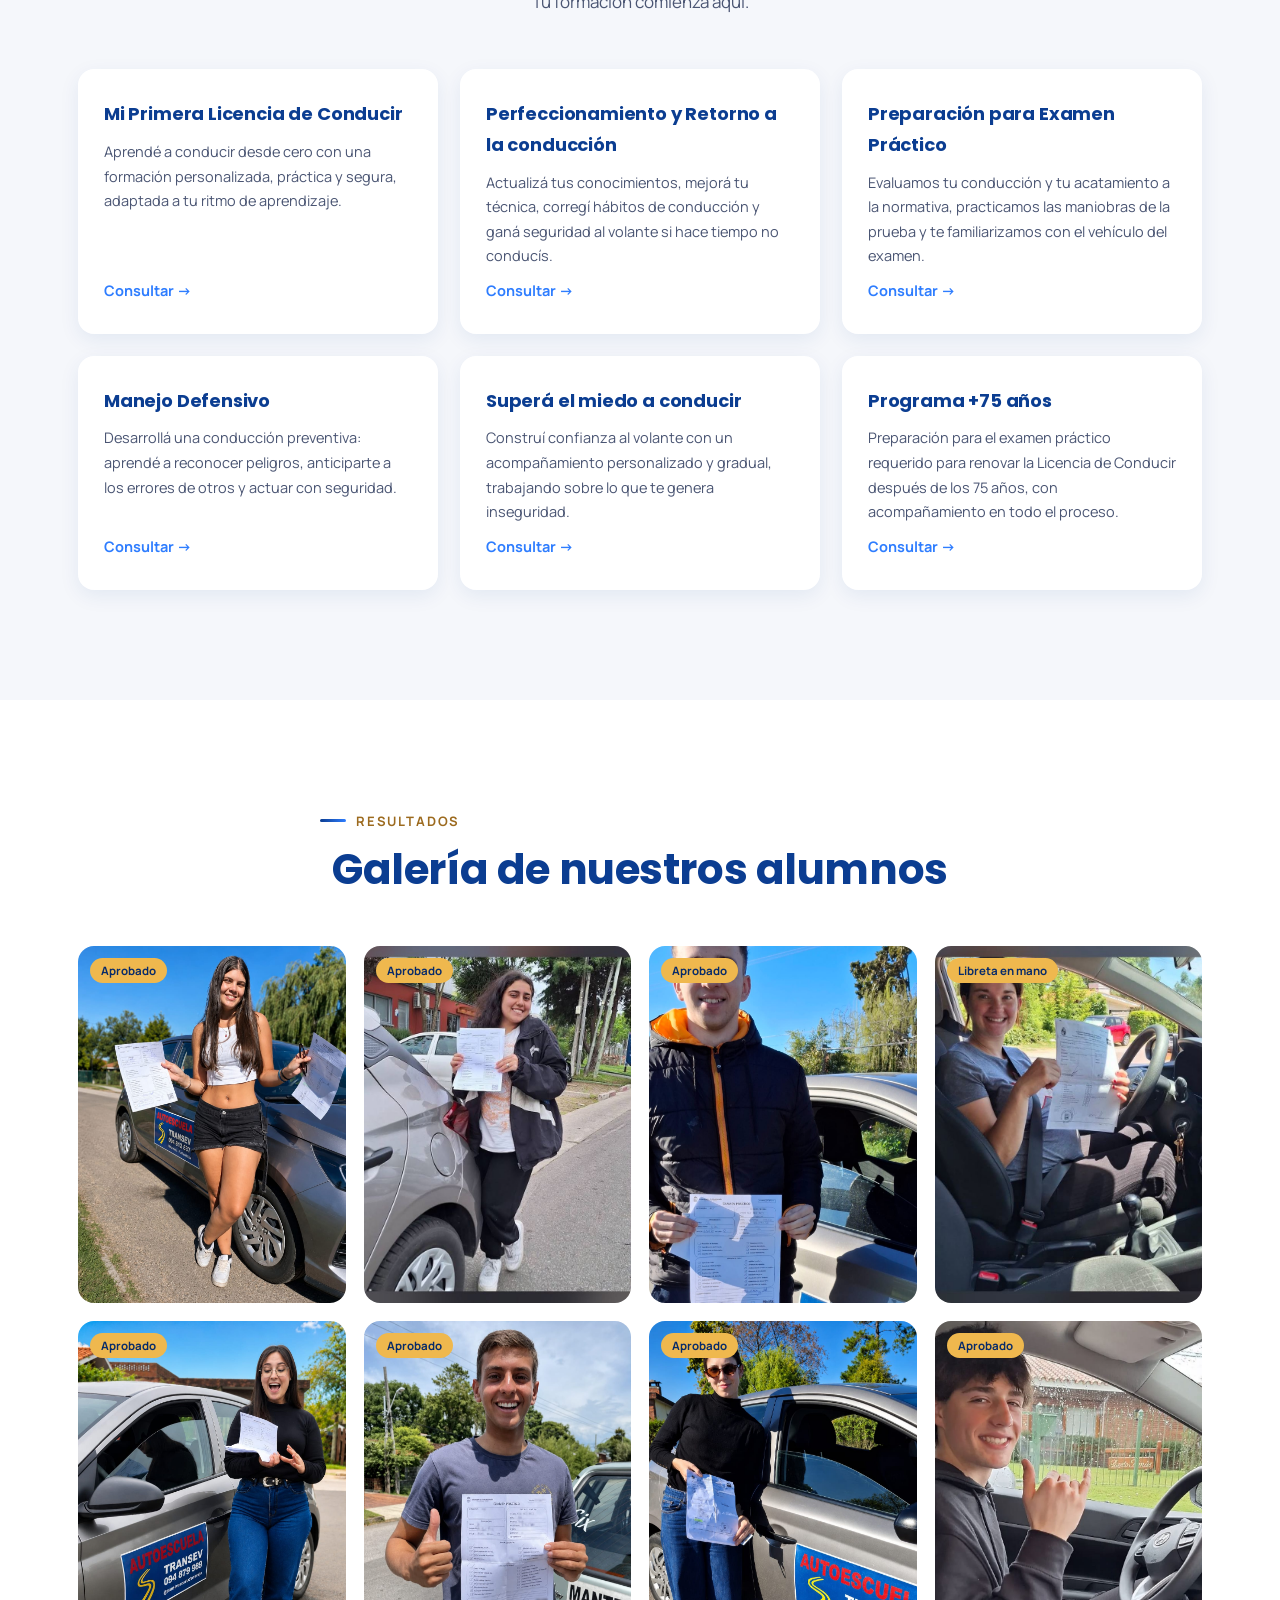
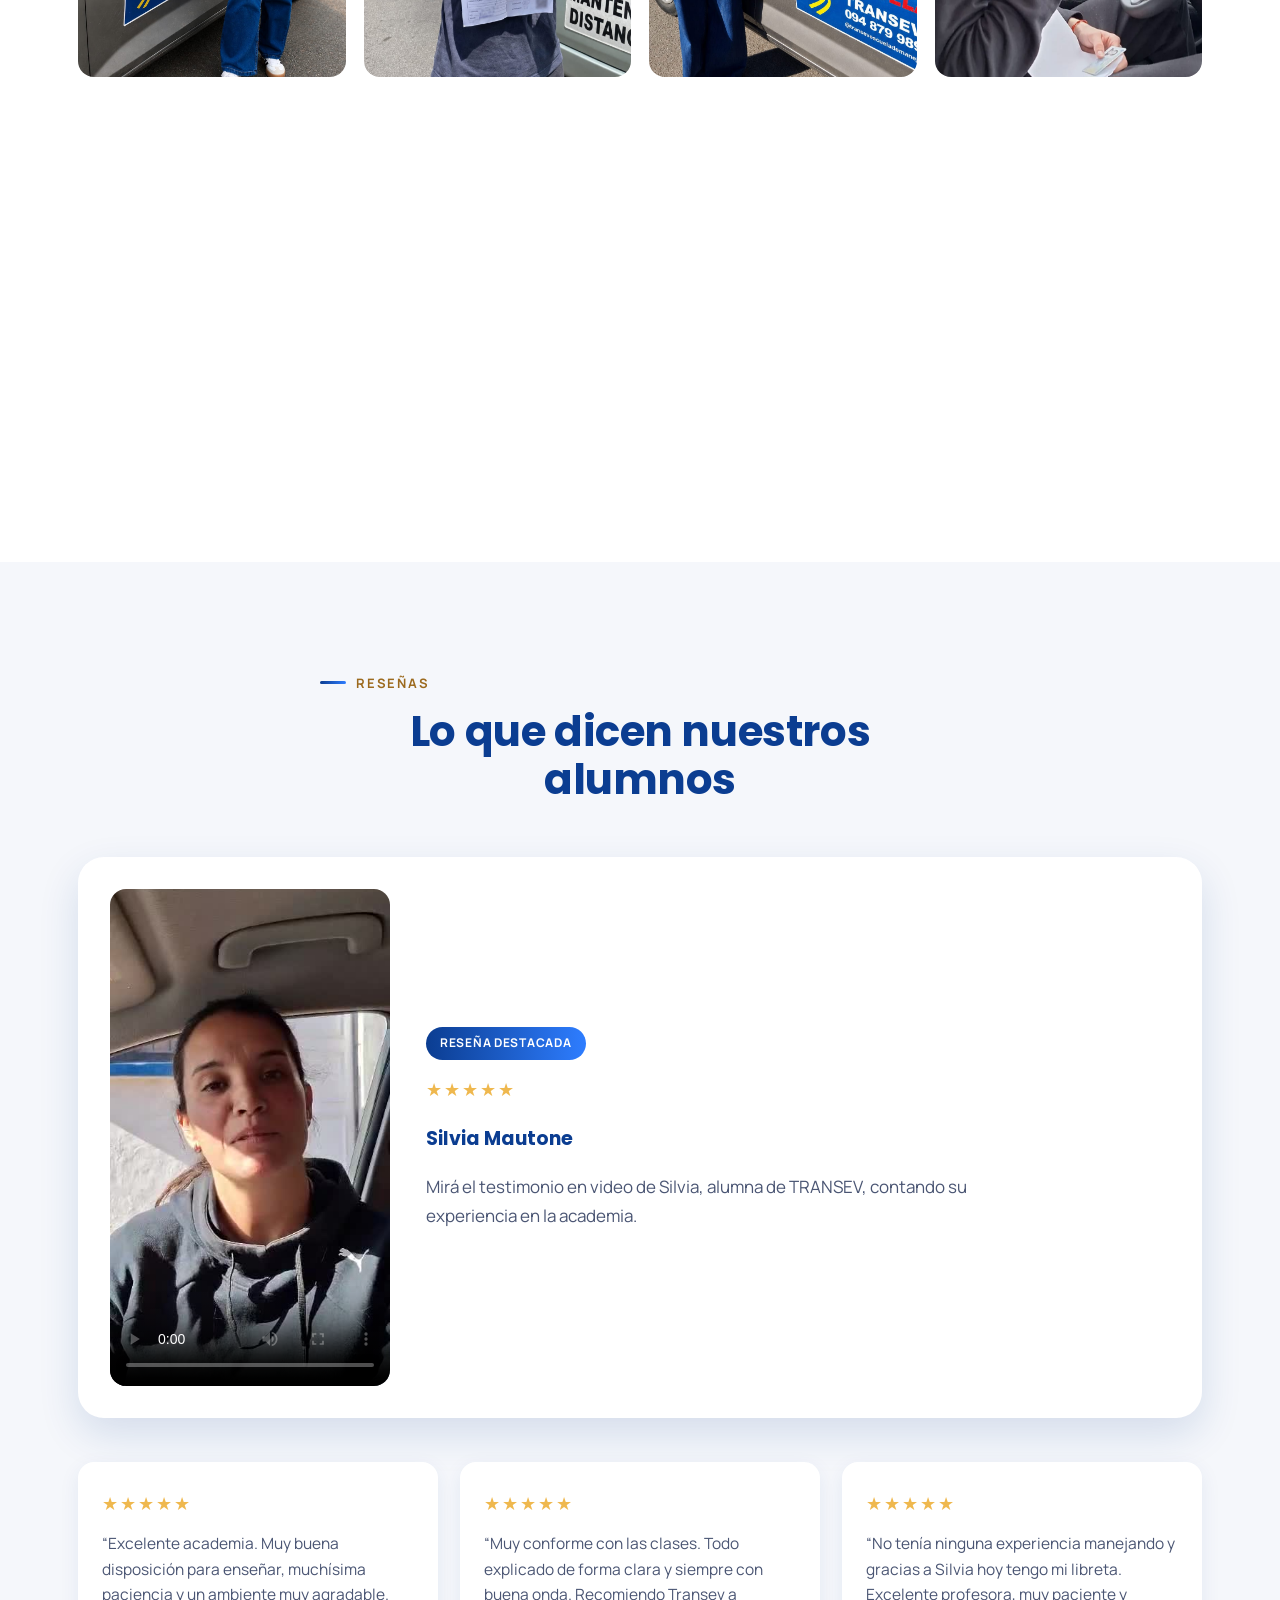
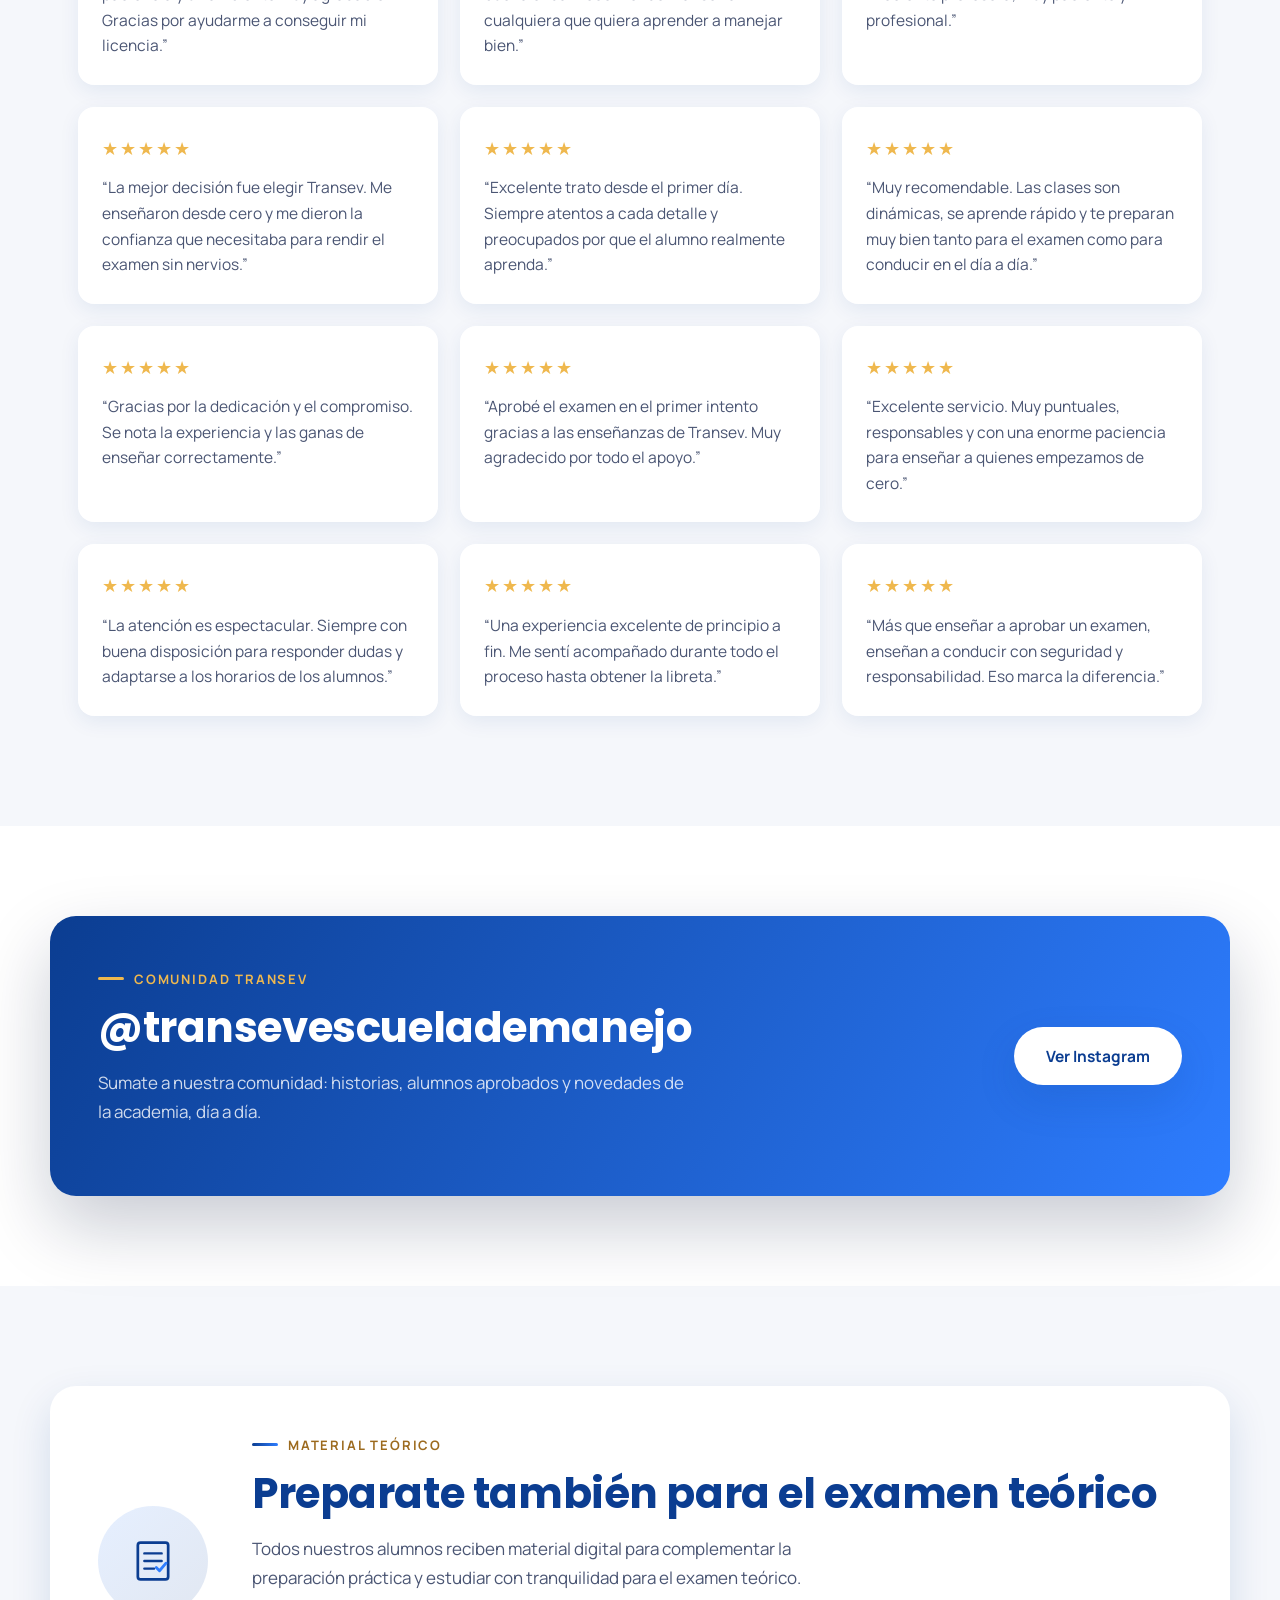
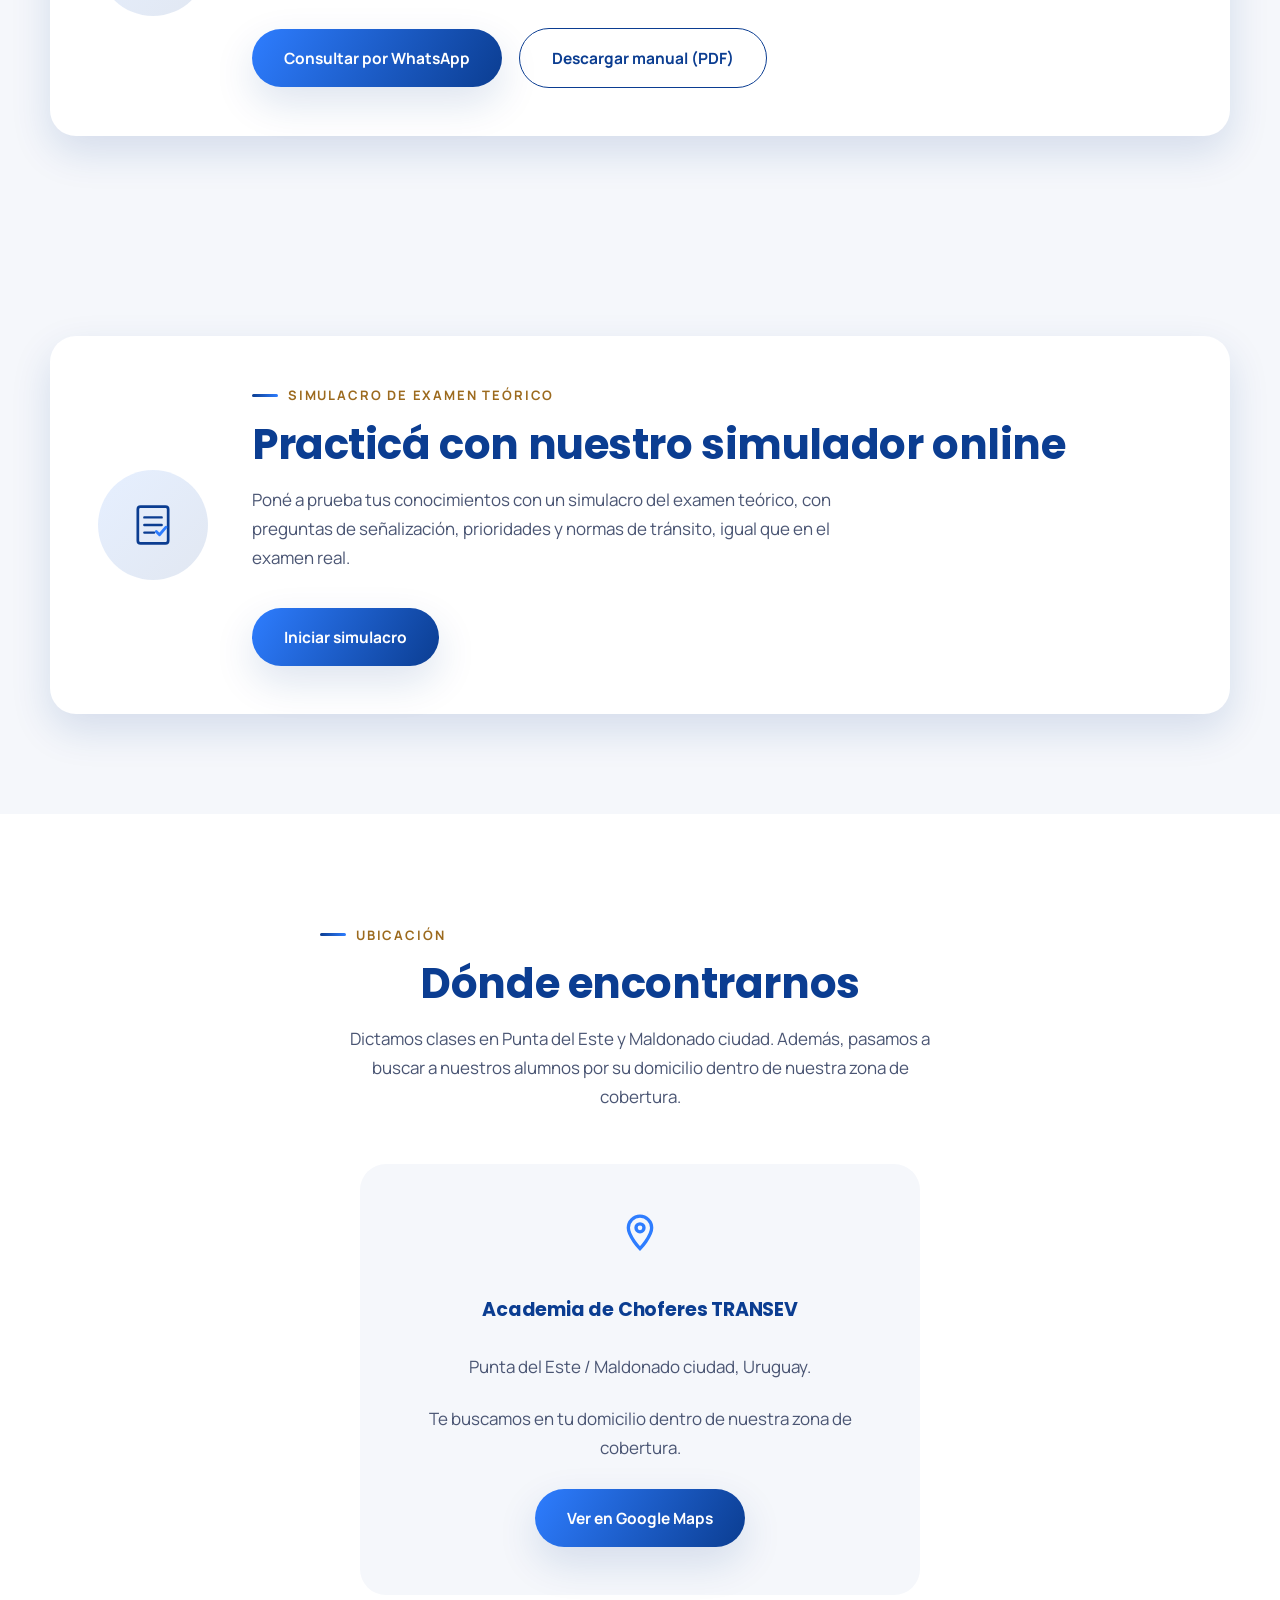
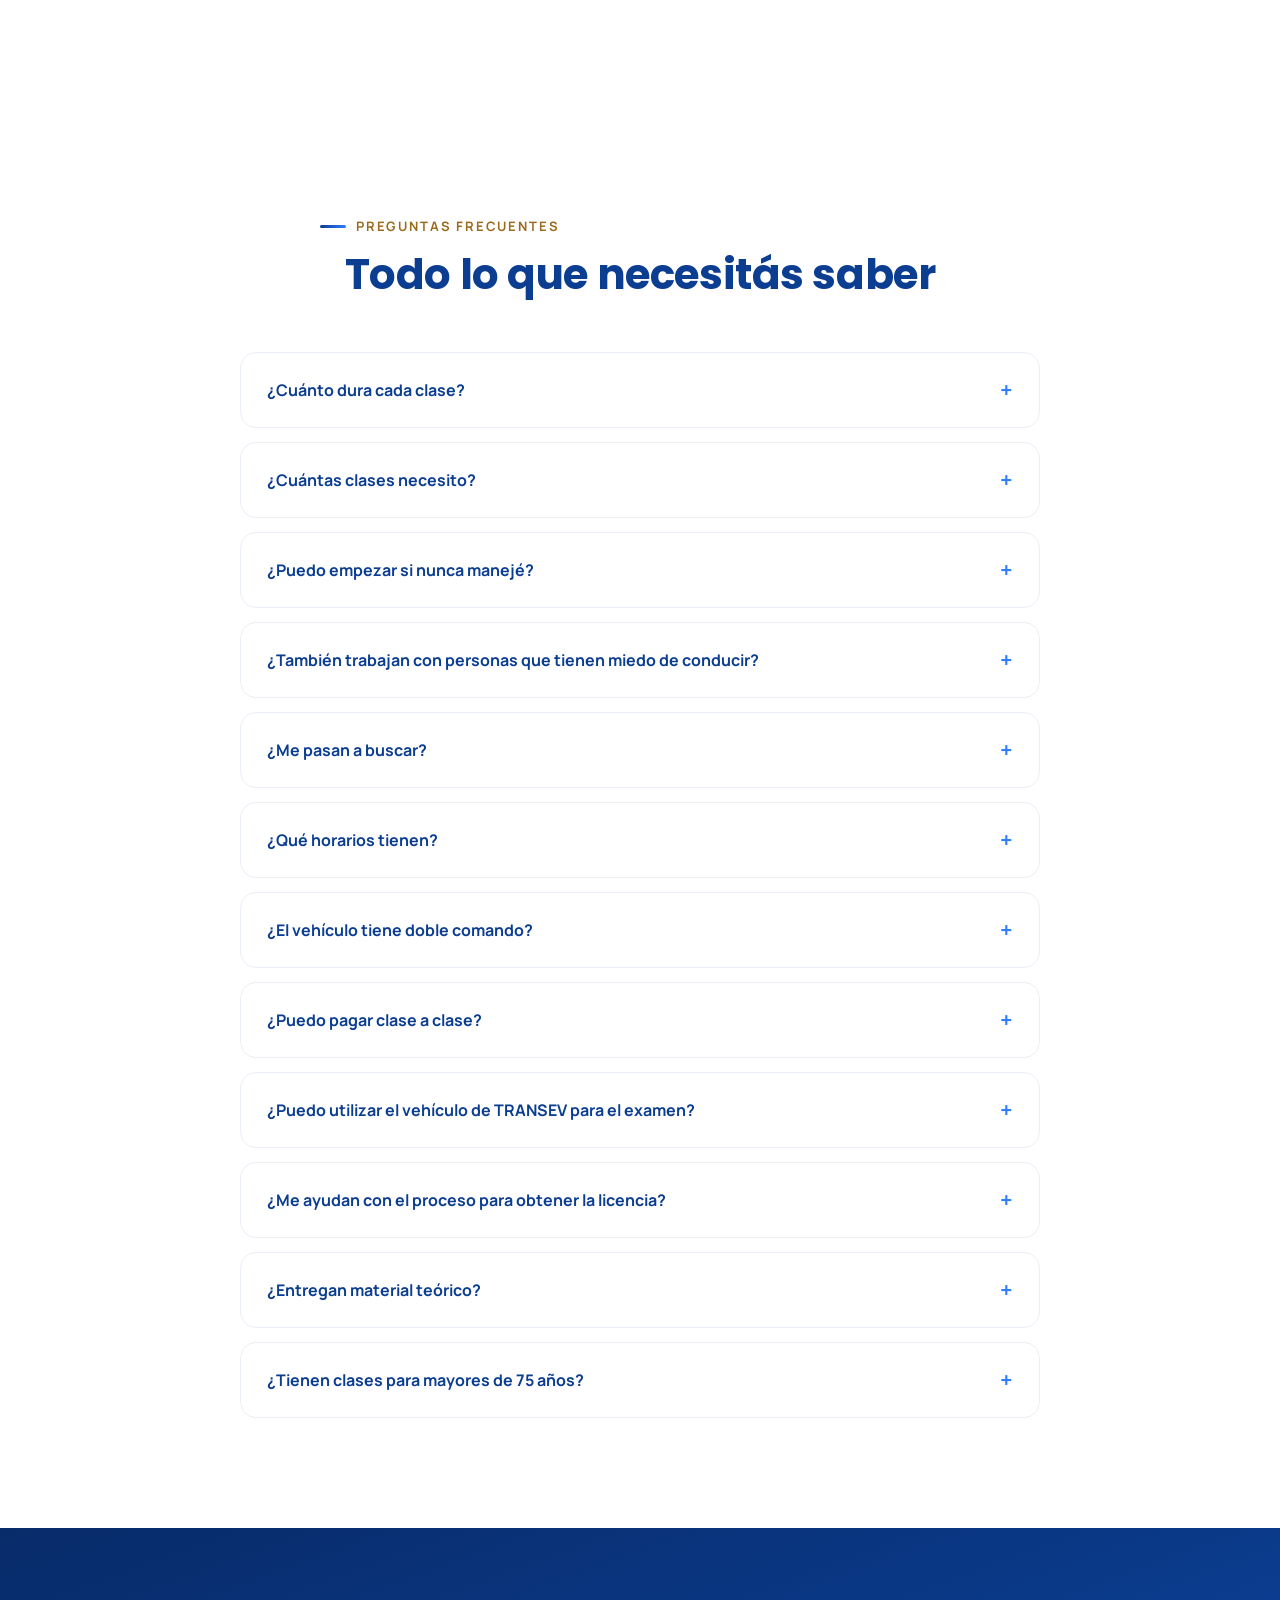
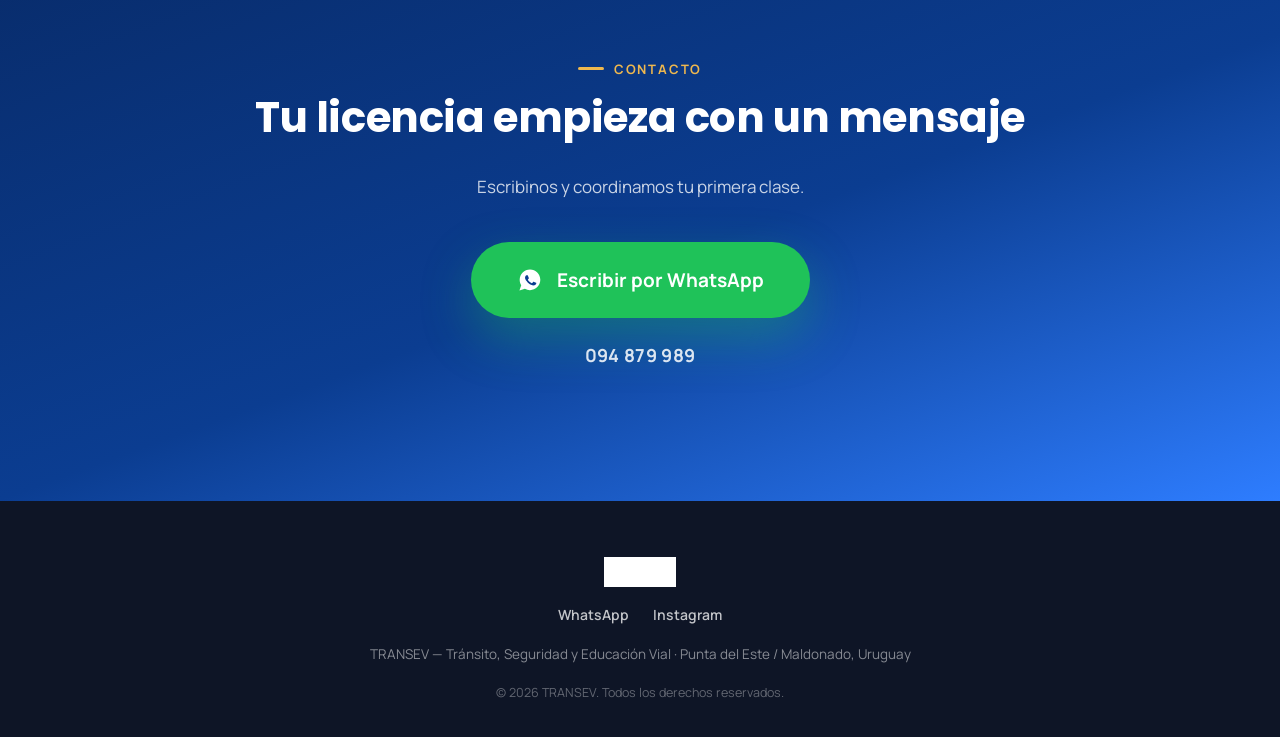
==== commit dd629801: "Add files via upload" ====
--- a/index.html
+++ b/index.html
@@ -83,7 +83,7 @@
   <section class="stats">
     <div class="container stats-grid">
       <div class="stat-card reveal">
-        <span class="stat-plus">+</span><span class="stat-number" data-count="20">0</span>
+        <div class="stat-value-row"><span class="stat-plus">+</span><span class="stat-number" data-count="20">0</span></div>
         <p class="stat-label">Años de trayectoria</p>
       </div>
       <div class="stat-card reveal delay-1">
--- a/styles.css
+++ b/styles.css
@@ -279,6 +279,8 @@
   color:var(--white);
 }
 .stat-plus{ font-family:'Poppins',sans-serif; font-weight:700; font-size:clamp(26px,3vw,38px); color:var(--gold); }
+.stat-value-row{ display:flex; align-items:center; justify-content:center; gap:2px; }
+.stat-value-row .stat-number{ display:inline-block; }
 .stat-text{ color:var(--gold); }
 .stat-label{
   margin:6px 0 0;
